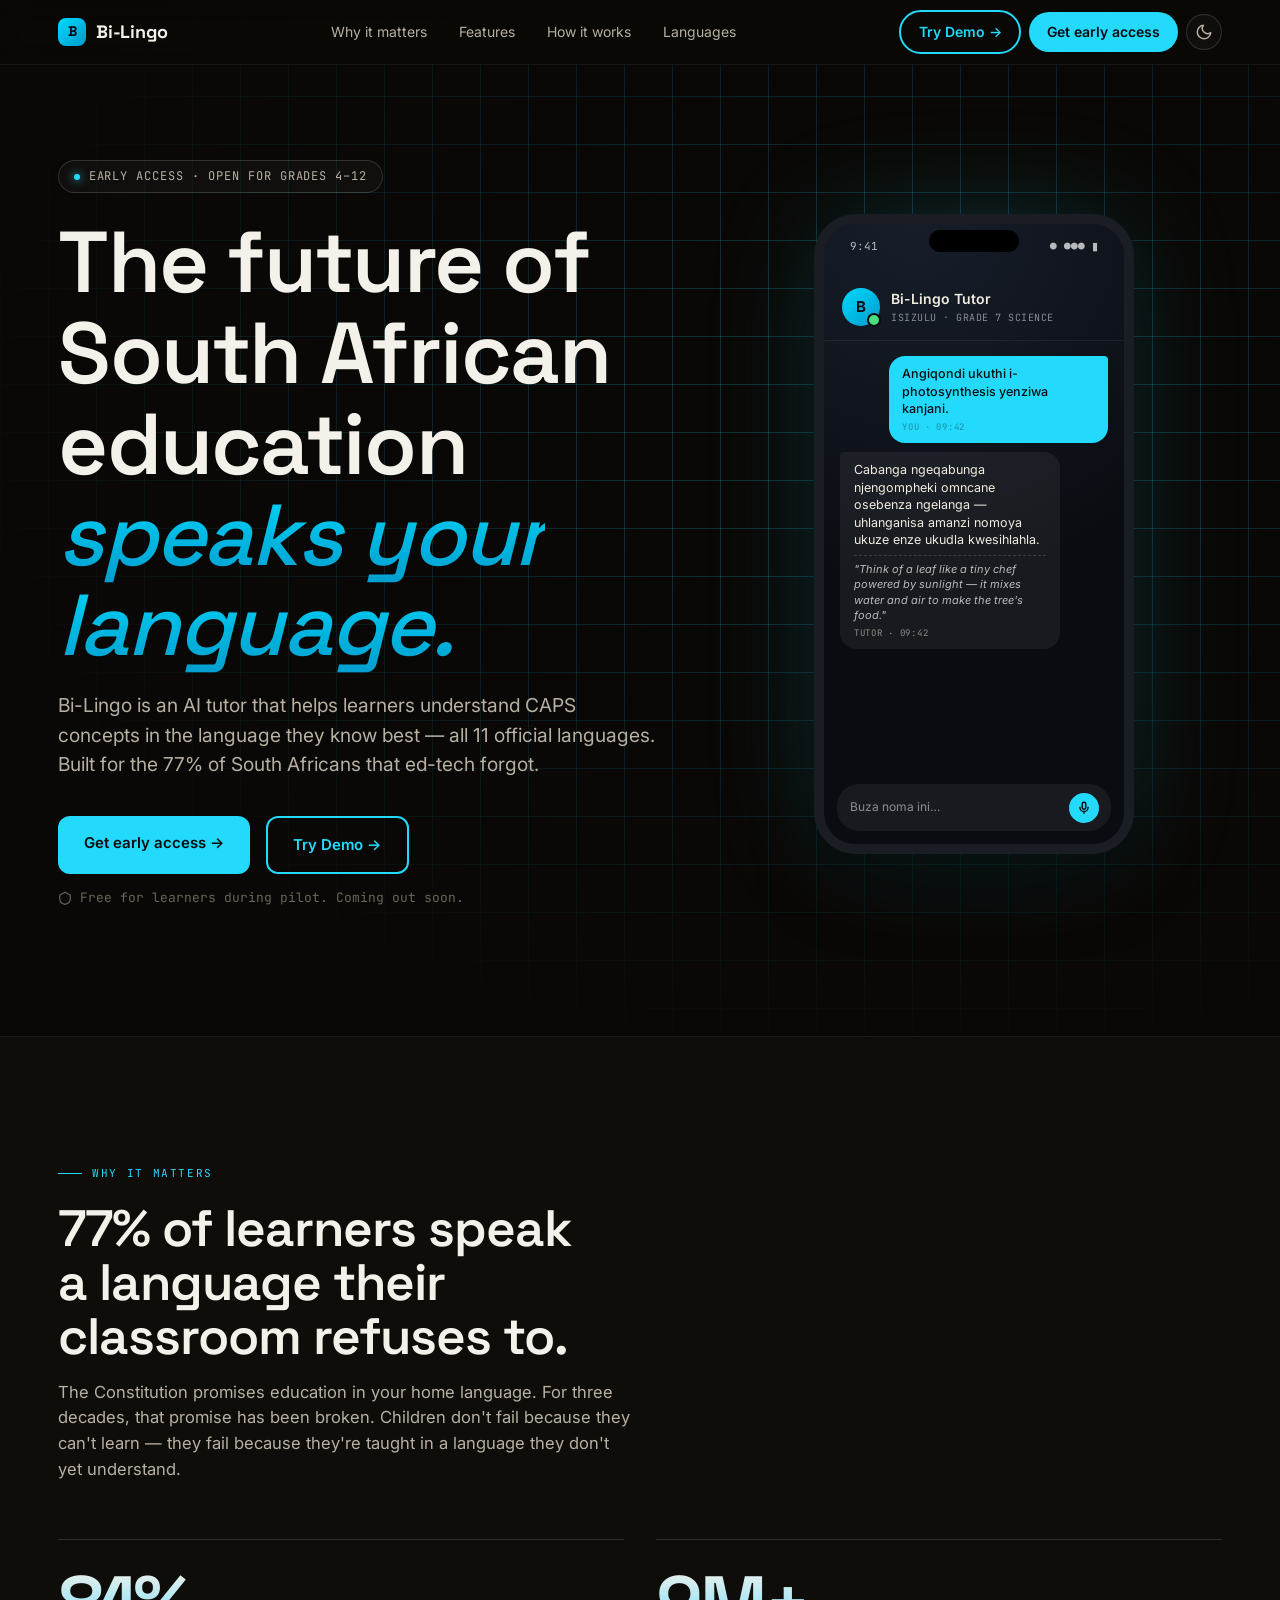
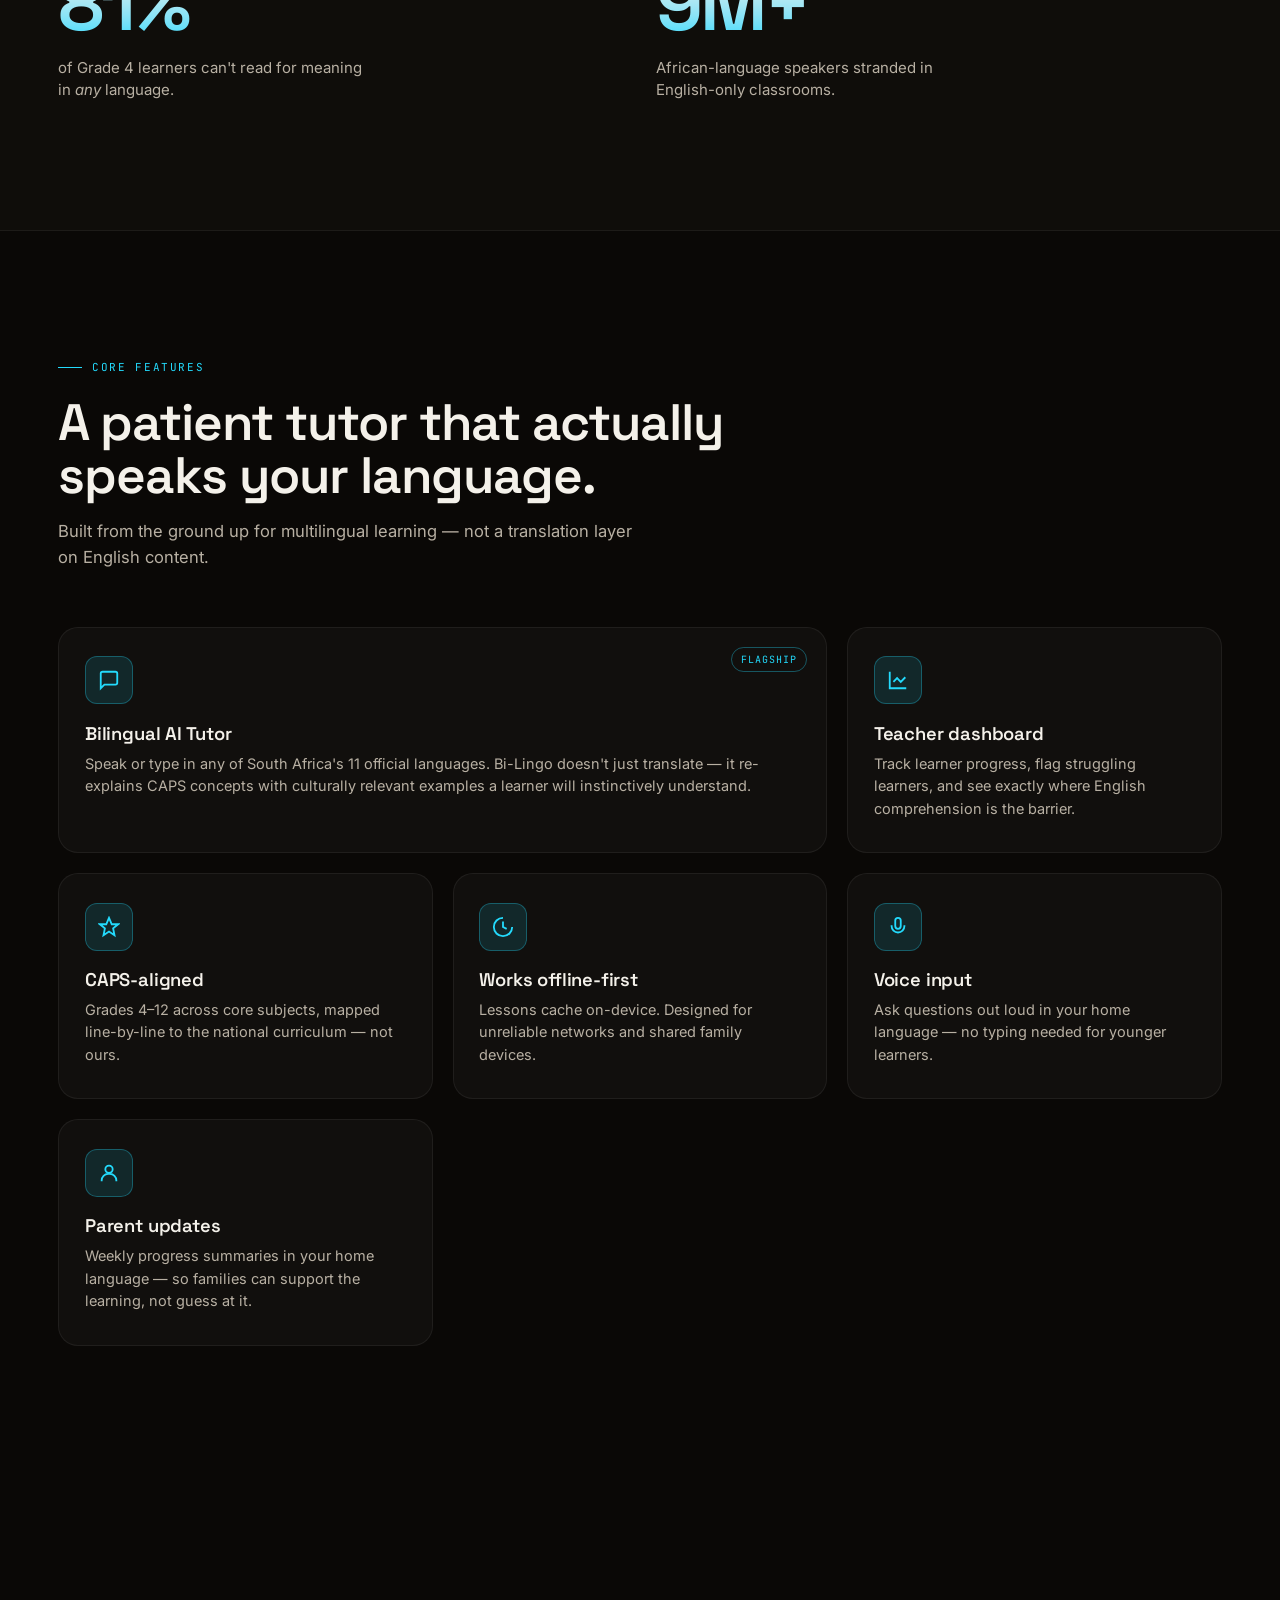
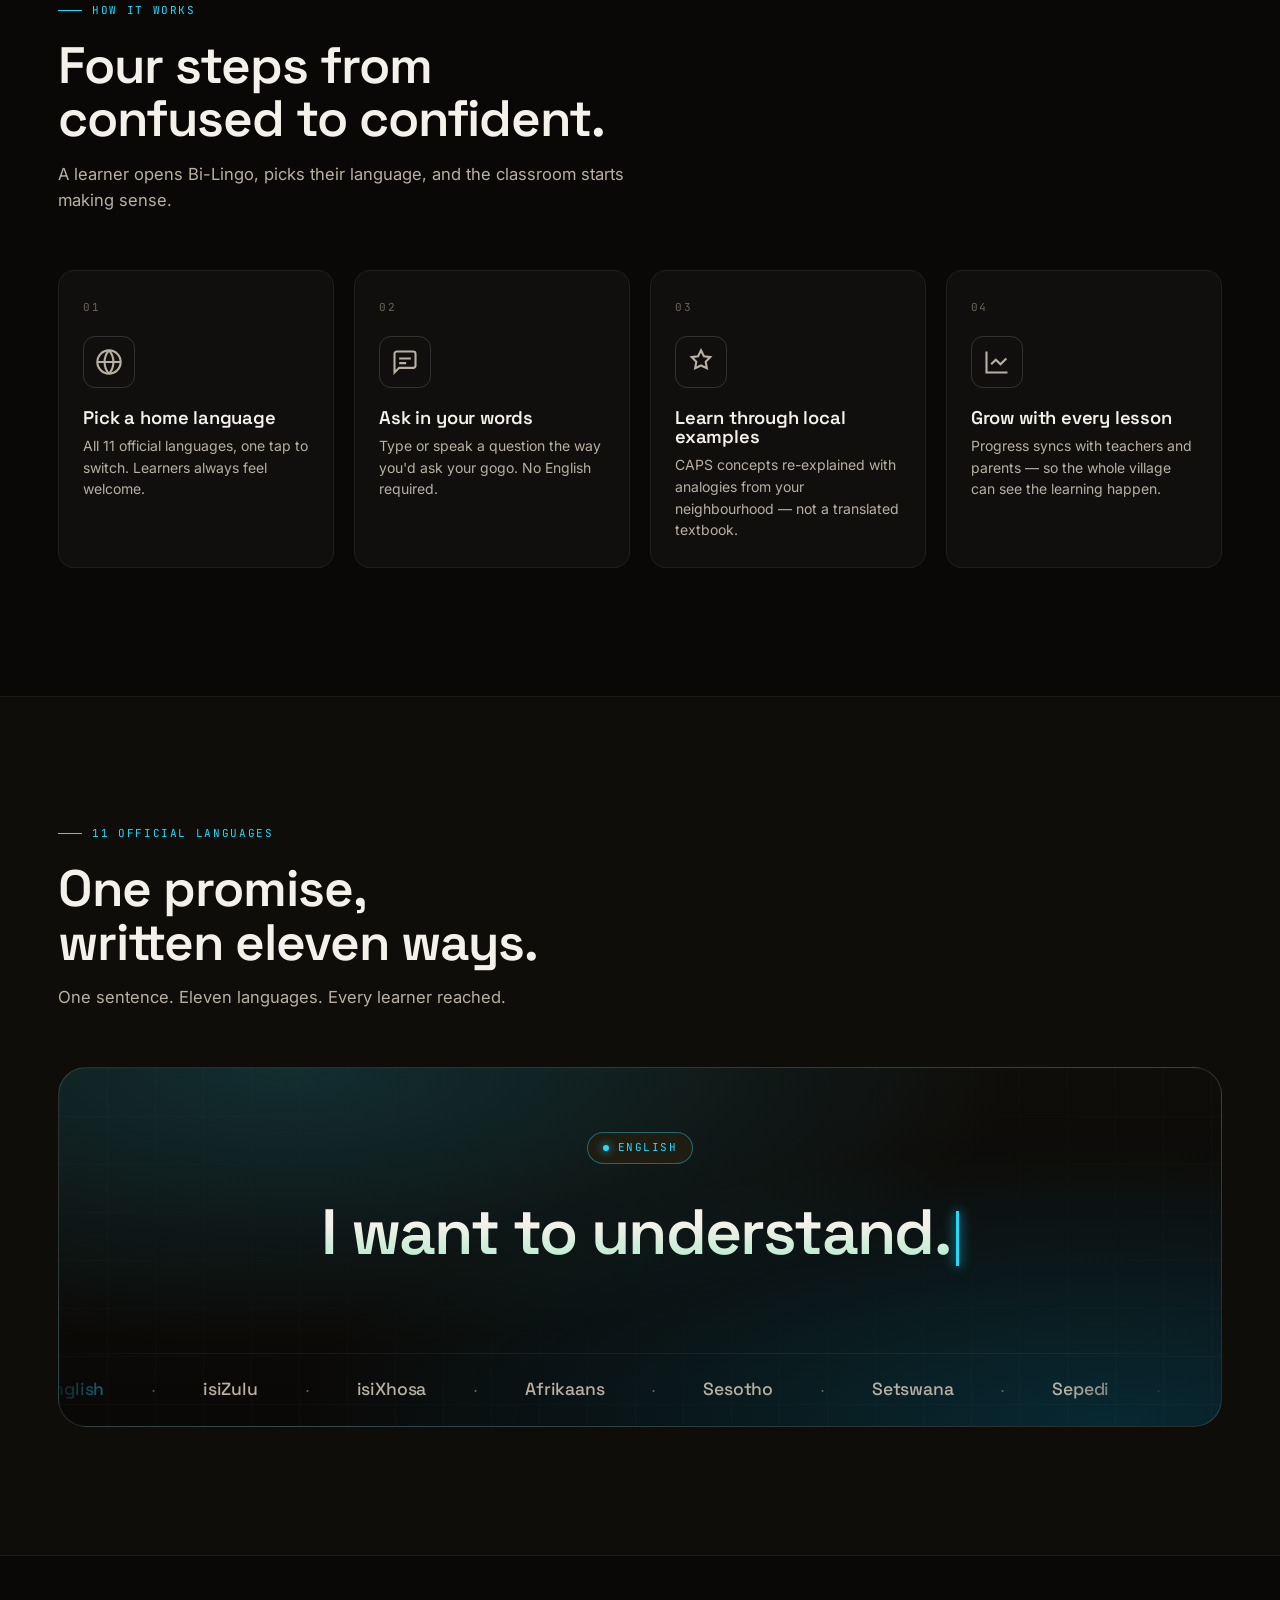
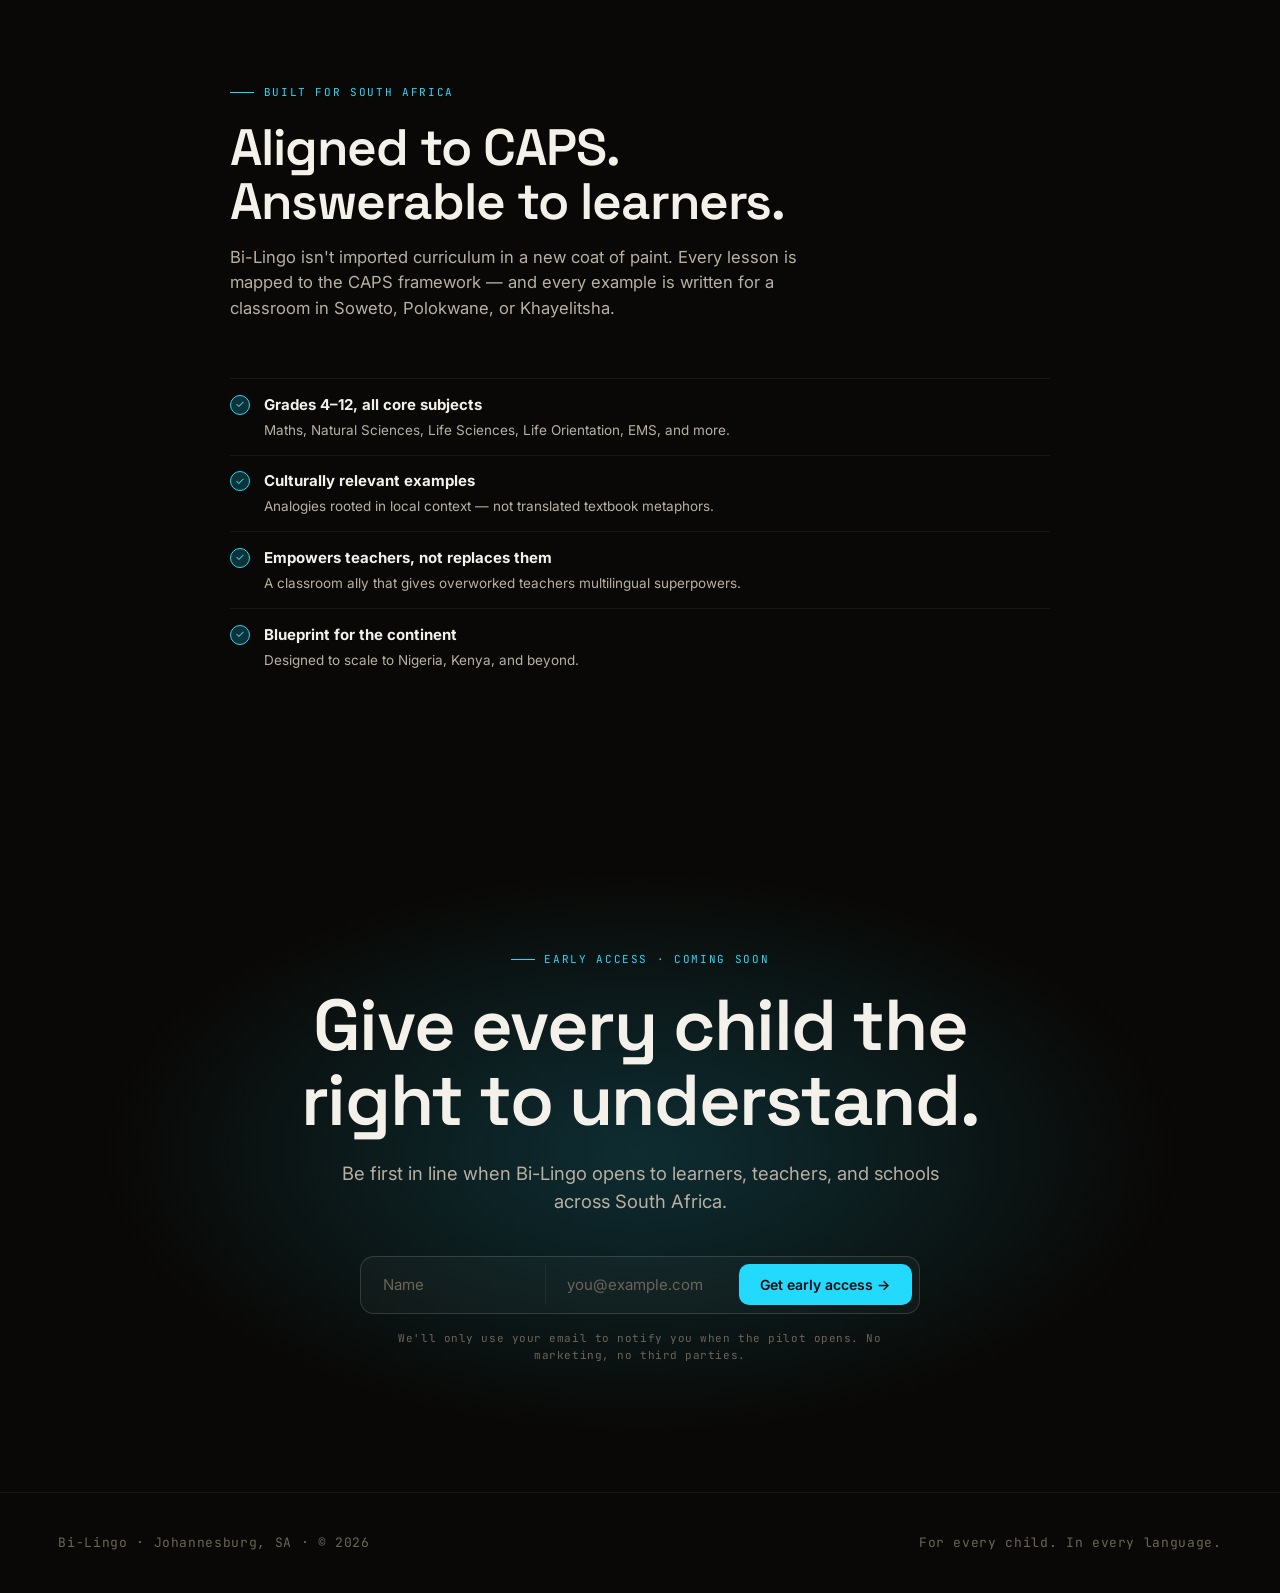
==== index.html @ 80dab06a "Fix hamburger icon missing class" ====
<!doctype html>
<html lang="en">
    <head>
        <meta charset="utf-8" />
        <meta name="viewport" content="width=device-width,initial-scale=1" />
        <title>Bi-Lingo — AI tutoring in your home language</title>
        <meta
            name="description"
            content="Bi-Lingo is an AI tutor that helps South African learners understand CAPS concepts in any of the 11 official languages — built for the 77% of learners ed-tech forgot."
        />

        <link rel="preconnect" href="https://fonts.googleapis.com" />
        <link rel="preconnect" href="https://fonts.gstatic.com" crossorigin />
        <link
            rel="stylesheet"
            href="https://fonts.googleapis.com/css2?family=Space+Grotesk:wght@400;500;600;700&family=Inter:wght@400;500;600;700&family=JetBrains+Mono:wght@400;600&display=swap"
         />
        <link rel="stylesheet" href="styles.css" />

        <script>
            (function(){var t=localStorage.getItem('biLingoTheme');if(t==='light')document.documentElement.setAttribute('data-theme','light');})();
        </script>
    </head>
    <body>
        <!-- ============ DEMO BANNER ============ -->
        <div class="demo-banner" id="demo-banner" style="display: none;">
            🎮 Demo Mode Active — <a href="#" onclick="exitDemo(); return false;">Exit Demo</a>
        </div>

        <!-- ============ NAV ============ -->
        <nav class="top">
            <div class="container inner">
                <a href="#top" class="brand">
                    <div class="brand-mark" aria-hidden="true">B</div>
                    <span>Bi-Lingo</span>
                </a>
                <div class="nav-links">
                    <a href="#why">Why it matters</a>
                    <a href="#features">Features</a>
                    <a href="#how">How it works</a>
                    <a href="#languages">Languages</a>
                </div>
                <div class="nav-actions">
                    <a href="pages/onboarding.html?fresh=true" class="nav-cta demo-btn">Try Demo →</a>
                    <a href="#signup" class="nav-cta">Get early access</a>
                    <button class="theme-btn" id="theme-toggle" aria-label="Switch theme">
                        <svg class="moon-icon" viewBox="0 0 24 24" fill="none" stroke="currentColor" stroke-width="2" stroke-linecap="round" stroke-linejoin="round"><path d="M21 12.79A9 9 0 1 1 11.21 3 7 7 0 0 0 21 12.79z"/></svg>
                        <svg class="sun-icon" viewBox="0 0 24 24" fill="none" stroke="currentColor" stroke-width="2" stroke-linecap="round" stroke-linejoin="round"><circle cx="12" cy="12" r="5"/><path d="M12 1v2M12 21v2M4.22 4.22l1.42 1.42M18.36 18.36l1.42 1.42M1 12h2M21 12h2M4.22 19.78l1.42-1.42M18.36 5.64l1.42-1.42"/></svg>
                    </button>
                    <button class="hamburger-btn" id="hamburger-btn" aria-label="Open menu">
                        <svg class="hamburger-icon" viewBox="0 0 24 24" fill="none" stroke="currentColor" stroke-width="2.5" stroke-linecap="round"><line x1="4" y1="6" x2="20" y2="6"></line><line x1="4" y1="12" x2="20" y2="12"></line><line x1="4" y1="18" x2="20" y2="18"></line></svg>
                        <svg class="close-icon" viewBox="0 0 24 24" fill="none" stroke="currentColor" stroke-width="2.5" stroke-linecap="round"><line x1="6" y1="6" x2="18" y2="18"></line><line x1="18" y1="6" x2="6" y2="18"></line></svg>
                    </button>
                </div>
            </div>
            <div class="mobile-menu" id="mobile-menu">
                <div class="mobile-menu-links">
                    <a href="#why">Why it matters</a>
                    <a href="#features">Features</a>
                    <a href="#how">How it works</a>
                    <a href="#languages">Languages</a>
                </div>
            </div>
        </nav>

        <!-- ============ HERO ============ -->
        <header class="hero" id="top">
            <div class="mesh-bg" aria-hidden="true"></div>
            <div class="container">
                <div class="hero-grid">
                    <div>
                        <div class="eyebrow">
                            <span class="pulse" aria-hidden="true"></span>
                            Early access · open for Grades 4–12
                        </div>
                        <h1 class="hero-title">
                            The future of South African education
                            <span class="accent">speaks your language.</span>
                        </h1>
                        <p class="hero-sub">
                            Bi-Lingo is an AI tutor that helps learners
                            understand CAPS concepts in the language they know
                            best — all 11 official languages. Built for the 77%
                            of South Africans that ed-tech forgot.
                        </p>

                        <div style="display: flex; gap: 1rem; flex-wrap: wrap;">
                            <a href="#signup" class="hero-cta-btn"
                                >Get early access →</a
                            >
                            <a href="pages/onboarding.html?fresh=true" class="hero-cta-btn" style="background: transparent; border: 2px solid var(--accent); color: var(--accent);"
                                >Try Demo →</a
                            >
                        </div>
                        <div class="signup-note">
                            <svg
                                viewBox="0 0 24 24"
                                fill="none"
                                stroke="currentColor"
                                stroke-width="2"
                                aria-hidden="true"
                            >
                                <path
                                    d="M12 2L3 7v6c0 5 4 9 9 10 5-1 9-5 9-10V7l-9-5z"
                                />
                            </svg>
                            Free for learners during pilot. Coming out soon.
                        </div>
                    </div>

                    <div class="hero-visual" aria-hidden="true">
                        <div class="phone">
                            <div class="phone-screen">
                                <div class="phone-status">
                                    <span>9:41</span>
                                    <span>● ●●● ▮</span>
                                </div>
                                <div class="phone-header">
                                    <div class="phone-avatar">B</div>
                                    <div>
                                        <div class="name">Bi-Lingo Tutor</div>
                                        <div
                                            class="sub phone-cycle-fade"
                                            id="phone-sub"
                                        >
                                            isiZulu · Grade 7 science
                                        </div>
                                    </div>
                                </div>
                                <div class="phone-chat" id="phone-chat">
                                    <div class="bubble me" id="phone-q">
                                        <span
                                            class="bubble-text phone-cycle-fade"
                                        ></span>
                                        <small>YOU · 09:42</small>
                                    </div>
                                    <div class="bubble them" id="phone-a">
                                        <span
                                            class="bubble-text phone-cycle-fade"
                                        ></span>
                                        <span class="translated"
                                            >"Think of a leaf like a tiny chef
                                            powered by sunlight — it mixes water
                                            and air to make the tree's
                                            food."</span
                                        >
                                        <small>TUTOR · 09:42</small>
                                    </div>
                                </div>
                                <div class="phone-input">
                                    <span
                                        class="phone-cycle-fade"
                                        id="phone-placeholder"
                                        >Buza noma ini…</span
                                    >
                                    <div class="mic">
                                        <svg
                                            width="14"
                                            height="14"
                                            viewBox="0 0 24 24"
                                            fill="none"
                                            stroke="currentColor"
                                            stroke-width="2.5"
                                        >
                                            <path
                                                d="M12 2a3 3 0 0 0-3 3v6a3 3 0 0 0 6 0V5a3 3 0 0 0-3-3z"
                                            />
                                            <path
                                                d="M19 10v1a7 7 0 0 1-14 0v-1M12 18v4"
                                            />
                                        </svg>
                                    </div>
                                </div>
                            </div>
                        </div>
                    </div>
                </div>
            </div>
        </header>

        <!-- ============ PROBLEM ============ -->
        <section class="problem" id="why">
            <div class="container">
                <div class="section-label">Why it matters</div>
                <h2 class="section-title">
                    77% of learners speak a language their classroom refuses to.
                </h2>
                <p class="section-sub">
                    The Constitution promises education in your home language.
                    For three decades, that promise has been broken. Children
                    don't fail because they can't learn — they fail because
                    they're taught in a language they don't yet understand.
                </p>

                <div class="stat-grid">
                    <div class="stat">
                        <div class="num">81%</div>
                        <div class="copy">
                            of Grade 4 learners can't read for meaning in
                            <em>any</em> language.
                        </div>
                    </div>
                    <div class="stat">
                        <div class="num">9M+</div>
                        <div class="copy">
                            African-language speakers stranded in English-only
                            classrooms.
                        </div>
                    </div>
                </div>
            </div>
        </section>

        <!-- ============ FEATURES ============ -->
        <section id="features">
            <div class="container">
                <div class="section-label">Core features</div>
                <h2 class="section-title">
                    A patient tutor that actually speaks your language.
                </h2>
                <p class="section-sub">
                    Built from the ground up for multilingual learning — not a
                    translation layer on English content.
                </p>

                <div class="feature-grid">
                    <div class="feature wide">
                        <span class="feature-tag">Flagship</span>
                        <div class="icon-box">
                            <svg
                                width="22"
                                height="22"
                                viewBox="0 0 24 24"
                                fill="none"
                                stroke="currentColor"
                                stroke-width="2"
                                aria-hidden="true"
                            >
                                <path
                                    d="M21 15a2 2 0 0 1-2 2H7l-4 4V5a2 2 0 0 1 2-2h14a2 2 0 0 1 2 2z"
                                />
                            </svg>
                        </div>
                        <h3>Bilingual AI Tutor</h3>
                        <p>
                            Speak or type in any of South Africa's 11 official
                            languages. Bi-Lingo doesn't just translate — it
                            re-explains CAPS concepts with culturally relevant
                            examples a learner will instinctively understand.
                        </p>
                    </div>

                    <div class="feature">
                        <div class="icon-box">
                            <svg
                                width="22"
                                height="22"
                                viewBox="0 0 24 24"
                                fill="none"
                                stroke="currentColor"
                                stroke-width="2"
                                aria-hidden="true"
                            >
                                <path d="M3 3v18h18" />
                                <path d="M7 14l4-4 4 4 5-5" />
                            </svg>
                        </div>
                        <h3>Teacher dashboard</h3>
                        <p>
                            Track learner progress, flag struggling learners,
                            and see exactly where English comprehension is the
                            barrier.
                        </p>
                    </div>

                    <div class="feature">
                        <div class="icon-box">
                            <svg
                                width="22"
                                height="22"
                                viewBox="0 0 24 24"
                                fill="none"
                                stroke="currentColor"
                                stroke-width="2"
                                aria-hidden="true"
                            >
                                <path
                                    d="M12 2l3 7h7l-5.5 4.5L18 21l-6-4-6 4 1.5-7.5L2 9h7z"
                                />
                            </svg>
                        </div>
                        <h3>CAPS-aligned</h3>
                        <p>
                            Grades 4–12 across core subjects, mapped
                            line-by-line to the national curriculum — not ours.
                        </p>
                    </div>

                    <div class="feature">
                        <div class="icon-box">
                            <svg
                                width="22"
                                height="22"
                                viewBox="0 0 24 24"
                                fill="none"
                                stroke="currentColor"
                                stroke-width="2"
                                aria-hidden="true"
                            >
                                <path d="M12 2a10 10 0 1 0 10 10" />
                                <path d="M12 6v6l4 2" />
                            </svg>
                        </div>
                        <h3>Works offline-first</h3>
                        <p>
                            Lessons cache on-device. Designed for unreliable
                            networks and shared family devices.
                        </p>
                    </div>

                    <div class="feature">
                        <div class="icon-box">
                            <svg
                                width="22"
                                height="22"
                                viewBox="0 0 24 24"
                                fill="none"
                                stroke="currentColor"
                                stroke-width="2"
                                aria-hidden="true"
                            >
                                <path
                                    d="M12 2a3 3 0 0 0-3 3v6a3 3 0 0 0 6 0V5a3 3 0 0 0-3-3z"
                                />
                                <path d="M19 10v1a7 7 0 0 1-14 0v-1" />
                            </svg>
                        </div>
                        <h3>Voice input</h3>
                        <p>
                            Ask questions out loud in your home language — no
                            typing needed for younger learners.
                        </p>
                    </div>

                    <div class="feature">
                        <div class="icon-box">
                            <svg
                                width="22"
                                height="22"
                                viewBox="0 0 24 24"
                                fill="none"
                                stroke="currentColor"
                                stroke-width="2"
                                aria-hidden="true"
                            >
                                <circle cx="12" cy="8" r="4" />
                                <path
                                    d="M4 21v-1a7 7 0 0 1 7-7h2a7 7 0 0 1 7 7v1"
                                />
                            </svg>
                        </div>
                        <h3>Parent updates</h3>
                        <p>
                            Weekly progress summaries in your home language — so
                            families can support the learning, not guess at it.
                        </p>
                    </div>
                </div>
            </div>
        </section>

        <!-- ============ HOW IT WORKS ============ -->
        <section id="how">
            <div class="container">
                <div class="section-label">How it works</div>
                <h2 class="section-title">
                    Four steps from confused to confident.
                </h2>
                <p class="section-sub">
                    A learner opens Bi-Lingo, picks their language, and the
                    classroom starts making sense.
                </p>

                <div class="how-grid">
                    <div class="how-card" style="--d: 0s">
                        <div class="how-num">01</div>
                        <div class="how-ico">
                            <svg
                                width="28"
                                height="28"
                                viewBox="0 0 24 24"
                                fill="none"
                                stroke="currentColor"
                                stroke-width="1.8"
                                aria-hidden="true"
                            >
                                <path
                                    d="M12 2a10 10 0 1 0 0 20 10 10 0 0 0 0-20z"
                                />
                                <path
                                    d="M2 12h20M12 2a15 15 0 0 1 0 20M12 2a15 15 0 0 0 0 20"
                                />
                            </svg>
                        </div>
                        <h3>Pick a home language</h3>
                        <p>
                            All 11 official languages, one tap to switch.
                            Learners always feel welcome.
                        </p>
                    </div>
                    <div class="how-card" style="--d: 0.12s">
                        <div class="how-num">02</div>
                        <div class="how-ico">
                            <svg
                                width="28"
                                height="28"
                                viewBox="0 0 24 24"
                                fill="none"
                                stroke="currentColor"
                                stroke-width="1.8"
                                aria-hidden="true"
                            >
                                <path
                                    d="M21 15a2 2 0 0 1-2 2H7l-4 4V5a2 2 0 0 1 2-2h14a2 2 0 0 1 2 2z"
                                />
                                <path d="M7 9h10M7 13h6" />
                            </svg>
                        </div>
                        <h3>Ask in your words</h3>
                        <p>
                            Type or speak a question the way you'd ask your
                            gogo. No English required.
                        </p>
                    </div>
                    <div class="how-card" style="--d: 0.24s">
                        <div class="how-num">03</div>
                        <div class="how-ico">
                            <svg
                                width="28"
                                height="28"
                                viewBox="0 0 24 24"
                                fill="none"
                                stroke="currentColor"
                                stroke-width="1.8"
                                aria-hidden="true"
                            >
                                <path
                                    d="M12 2l2.5 5 5.5.8-4 4 1 5.5L12 15l-5 2.3 1-5.5-4-4 5.5-.8z"
                                />
                            </svg>
                        </div>
                        <h3>Learn through local examples</h3>
                        <p>
                            CAPS concepts re-explained with analogies from your
                            neighbourhood — not a translated textbook.
                        </p>
                    </div>
                    <div class="how-card" style="--d: 0.36s">
                        <div class="how-num">04</div>
                        <div class="how-ico">
                            <svg
                                width="28"
                                height="28"
                                viewBox="0 0 24 24"
                                fill="none"
                                stroke="currentColor"
                                stroke-width="1.8"
                                aria-hidden="true"
                            >
                                <path d="M3 3v18h18" />
                                <path d="M7 14l4-4 4 4 5-5" />
                            </svg>
                        </div>
                        <h3>Grow with every lesson</h3>
                        <p>
                            Progress syncs with teachers and parents — so the
                            whole village can see the learning happen.
                        </p>
                    </div>
                </div>
            </div>
        </section>

        <!-- ============ LANGUAGES (TYPEWRITER) ============ -->
        <section class="languages" id="languages">
            <div class="container">
                <div class="section-label">11 official languages</div>
                <h2 class="section-title">One promise, written eleven ways.</h2>
                <p class="section-sub">
                    One sentence. Eleven languages. Every learner reached.
                </p>

                <div class="typer" aria-live="polite">
                    <div class="typer-label" id="typer-label">English</div>
                    <div class="typer-line">
                        <span class="typer-text" id="typer-text"></span
                        ><span class="typer-caret" aria-hidden="true"></span>
                    </div>
                    <div class="typer-en" id="typer-en"></div>
                    <div class="typer-ticker" aria-hidden="true">
                        <div
                            class="typer-ticker-track"
                            id="typer-ticker-track"
                        ></div>
                    </div>
                </div>
            </div>
        </section>

        <!-- ============ CAPS ============ -->
        <section>
            <div class="container">
                <div class="caps-wrap">
                    <div class="section-label">Built for South Africa</div>
                    <h2 class="section-title">
                        Aligned to CAPS. Answerable to learners.
                    </h2>
                    <p class="section-sub">
                        Bi-Lingo isn't imported curriculum in a new coat of
                        paint. Every lesson is mapped to the CAPS framework —
                        and every example is written for a classroom in Soweto,
                        Polokwane, or Khayelitsha.
                    </p>

                    <ul class="caps-list">
                        <li>
                            <span class="check" aria-hidden="true">✓</span>
                            <div>
                                <strong>Grades 4–12, all core subjects</strong>
                                <span
                                    >Maths, Natural Sciences, Life Sciences,
                                    Life Orientation, EMS, and more.</span
                                >
                            </div>
                        </li>
                        <li>
                            <span class="check" aria-hidden="true">✓</span>
                            <div>
                                <strong>Culturally relevant examples</strong>
                                <span
                                    >Analogies rooted in local context — not
                                    translated textbook metaphors.</span
                                >
                            </div>
                        </li>
                        <li>
                            <span class="check" aria-hidden="true">✓</span>
                            <div>
                                <strong
                                    >Empowers teachers, not replaces
                                    them</strong
                                >
                                <span
                                    >A classroom ally that gives overworked
                                    teachers multilingual superpowers.</span
                                >
                            </div>
                        </li>
                        <li>
                            <span class="check" aria-hidden="true">✓</span>
                            <div>
                                <strong>Blueprint for the continent</strong>
                                <span
                                    >Designed to scale to Nigeria, Kenya, and
                                    beyond.</span
                                >
                            </div>
                        </li>
                    </ul>
                </div>
            </div>
        </section>

        <!-- ============ FINAL CTA ============ -->
        <section class="final" id="signup">
            <div class="container">
                <div class="section-label">Early access · Coming soon</div>
                <h2>Give every child the right to understand.</h2>
                <p>
                    Be first in line when Bi-Lingo opens to learners, teachers,
                    and schools across South Africa.
                </p>

                <form class="signup" id="signup-form" novalidate>
                    <div class="signup-fields">
                        <input
                            type="text"
                            name="name"
                            placeholder="Name"
                            autocomplete="name"
                            aria-label="Your name"
                            required
                        />
                        <input
                            type="email"
                            name="email"
                            placeholder="you@example.com"
                            autocomplete="email"
                            aria-label="Your email"
                            required
                        />
                    </div>
                    <button type="submit">Get early access →</button>
                </form>
                <p
                    style="
                        max-width: 560px;
                        margin: 1rem auto 0;
                        font-family: var(--f-mono);
                        font-size: 11px;
                        letter-spacing: 0.05em;
                        color: var(--fg-mute);
                        text-align: center;
                    "
                >
                    We'll only use your email to notify you when the pilot
                    opens. No marketing, no third parties.
                </p>
            </div>
        </section>

        <!-- ============ FOOTER ============ -->
        <footer>
            <div class="container inner">
                <div>Bi-Lingo · Johannesburg, SA · © 2026</div>
                <div>For every child. In every language.</div>
            </div>
        </footer>

        <script src="data/mock-data.js"></script>
        <script src="script.js"></script>
        <script>
            // Show demo banner if in demo mode
            if (getLearnerProfile()) {
                document.getElementById('demo-banner').style.display = 'block';
            }
            
            function exitDemo() {
                if (confirm('Exit the demo and return to the homepage?')) {
                    clearLearnerProfile();
                    window.location.href = 'index.html';
                }
            }
        </script>
    </body>
</html>
---- styles.css ----
/* ---------- tokens ---------- */
:root {
    /* accent (cyan) */
    --accent: oklch(0.82 0.14 215);
    --accent-deep: oklch(0.62 0.17 220);
    --accent-glow: color-mix(
        in oklch,
        var(--accent) 25%,
        transparent
    );
    --on-accent: #0b0d10;

    /* surfaces (warm dark) */
    --bg: #0a0806;
    --bg-2: #0f0d0a;
    --bg-3: #1a1510;
    --fg: #f4f1ea;
    --fg-dim: #b8b0a3;
    --fg-mute: #6b6558;
    --line: rgba(255, 255, 255, 0.06);
    --line-strong: rgba(255, 255, 255, 0.14);
    --card: rgba(255, 255, 255, 0.03);

    --space: 1.5rem;
    --section-y: clamp(5rem, 10vw, 9rem);

    --f-display: "Space Grotesk", sans-serif;
    --f-body: "Inter", sans-serif;
    --f-mono: "JetBrains Mono", monospace;
}

/* ---------- light theme ---------- */
[data-theme="light"] {
    --accent: #d97706;
    --accent-deep: #b45309;
    --accent-glow: none;
    --on-accent: #ffffff;

    --bg: #f8f5f0;
    --bg-2: #f0ece4;
    --bg-3: #e8e2d8;
    --fg: #1a1614;
    --fg-dim: #5a5550;
    --fg-mute: #8a8580;
    --line: rgba(0, 0, 0, 0.06);
    --line-strong: rgba(0, 0, 0, 0.12);
    --card: rgba(0, 0, 0, 0.02);
}

/* ---------- base ---------- */
* {
    box-sizing: border-box;
}
html,
body {
    margin: 0;
    padding: 0;
}
body {
    background: var(--bg);
    color: var(--fg);
    font-family: var(--f-body);
    font-size: 17px;
    line-height: 1.55;
    -webkit-font-smoothing: antialiased;
    overflow-x: hidden;
    transition: background-color 0.3s ease, color 0.3s ease, border-color 0.3s ease;
}
h1,
h2,
h3,
h4 {
    font-family: var(--f-display);
    font-weight: 600;
    letter-spacing: -0.02em;
    margin: 0;
    line-height: 1.05;
}
p {
    margin: 0;
}
a {
    color: inherit;
    text-decoration: none;
}

.container {
    max-width: 1240px;
    margin: 0 auto;
    padding: 0 clamp(1.25rem, 3vw, 2.5rem);
}

/* ---------- nav ---------- */
nav.top {
    position: fixed;
    top: 0;
    left: 0;
    right: 0;
    z-index: 50;
    backdrop-filter: blur(14px);
    -webkit-backdrop-filter: blur(14px);
    background: color-mix(in oklch, var(--bg) 75%, transparent);
    border-bottom: 1px solid var(--line);
}
nav.top .inner {
    display: flex;
    align-items: center;
    justify-content: space-between;
    height: 64px;
}
.brand {
    display: flex;
    align-items: center;
    gap: 0.6rem;
    font-family: var(--f-display);
    font-weight: 700;
    font-size: 18px;
    letter-spacing: -0.01em;
    white-space: nowrap;
    flex-shrink: 0;
}
.brand-mark {
    width: 28px;
    height: 28px;
    border-radius: 8px;
    background: linear-gradient(
        135deg,
        oklch(0.82 0.14 215),
        oklch(0.62 0.17 220)
    );
    display: grid;
    place-items: center;
    color: #0b0d10;
    font-weight: 800;
    font-size: 14px;
}
[data-theme="light"] .brand-mark {
    background: linear-gradient(
        135deg,
        oklch(0.82 0.14 215),
        oklch(0.62 0.17 220)
    );
}
.nav-links {
    display: flex;
    gap: 2rem;
    font-size: 14px;
    color: var(--fg-dim);
}
.nav-links a:hover {
    color: var(--fg);
}
.nav-cta {
    padding: 0.55rem 1.1rem;
    border-radius: 999px;
    background: var(--accent);
    color: var(--on-accent);
    font-weight: 600;
    font-size: 14px;
    transition:
        transform 0.15s,
        box-shadow 0.2s;
}
.nav-cta:hover {
    transform: translateY(-1px);
    box-shadow: 0 10px 30px -10px var(--accent-glow);
}
.nav-actions {
    display: flex;
    align-items: center;
    gap: 0.5rem;
}
.demo-btn {
    background: transparent !important;
    border: 2px solid var(--accent);
    color: var(--accent) !important;
}
.demo-btn:hover {
    background: var(--accent) !important;
    color: var(--on-accent) !important;
    transform: translateY(-1px);
    box-shadow: 0 10px 30px -10px var(--accent-glow);
}

@media (max-width: 900px) {
    .nav-links {
        display: none;
    }
    .hamburger-btn {
        display: grid;
    }
}

/* ---------- hamburger menu ---------- */
.hamburger-btn {
    display: none;
    width: 36px;
    height: 36px;
    border-radius: 50%;
    border: 1px solid var(--line-strong);
    background: var(--card);
    color: var(--fg-dim);
    cursor: pointer;
    place-items: center;
    flex-shrink: 0;
    transition: border-color 0.2s, color 0.2s;
}
.hamburger-btn:hover {
    border-color: var(--accent);
    color: var(--accent);
}
.hamburger-btn svg {
    width: 20px;
    height: 20px;
}
.hamburger-btn .close-icon {
    display: none;
}
.hamburger-btn.open .hamburger-icon {
    display: none;
}
.hamburger-btn.open .close-icon {
    display: block;
}

.mobile-menu {
    display: none;
    position: absolute;
    inset: 64px 0 auto 0;
    background: var(--bg);
    border-bottom: 1px solid var(--line-strong);
    padding: 0.75rem 1.5rem;
    z-index: 49;
    backdrop-filter: blur(14px);
    -webkit-backdrop-filter: blur(14px);
    background: color-mix(in oklch, var(--bg) 98%, transparent);
}
.mobile-menu.open {
    display: block;
    animation: menuSlide 0.2s ease;
}
.mobile-menu-links {
    display: flex;
    flex-direction: column;
    gap: 0.25rem;
}
.mobile-menu-links a {
    display: block;
    padding: 0.75rem 0.75rem;
    color: var(--fg-dim);
    font-size: 15px;
    border-radius: 8px;
    transition: color 0.2s, background 0.2s;
}
.mobile-menu-links a:hover {
    color: var(--fg);
    background: var(--card);
}
@keyframes menuSlide {
    from {
        opacity: 0;
        transform: translateY(-6px);
    }
    to {
        opacity: 1;
        transform: none;
    }
}

/* ---------- hero ---------- */
.hero {
    position: relative;
    padding: calc(6rem + 64px) 0 var(--section-y);
    overflow: hidden;
}
.hero .container {
    position: relative;
    z-index: 2;
}

.mesh-bg {
    position: absolute;
    inset: 0;
    pointer-events: none;
    z-index: 0;
    opacity: 0.55;
    mask-image: radial-gradient(
        ellipse at 70% 40%,
        black 20%,
        transparent 75%
    );
    -webkit-mask-image: radial-gradient(
        ellipse at 70% 40%,
        black 20%,
        transparent 75%
    );
}
.mesh-bg {
    background-image:
        linear-gradient(color-mix(in oklch, var(--accent) 35%, transparent) 1px, transparent 1px),
        linear-gradient(90deg, color-mix(in oklch, var(--accent) 35%, transparent) 1px, transparent 1px);
    background-size: 48px 48px;
}

.eyebrow {
    display: inline-flex;
    align-items: center;
    gap: 0.55rem;
    font-family: var(--f-mono);
    font-size: 12px;
    letter-spacing: 0.08em;
    text-transform: uppercase;
    color: var(--fg-dim);
    padding: 0.4rem 0.9rem;
    border: 1px solid var(--line-strong);
    border-radius: 999px;
    background: var(--card);
}
.eyebrow .pulse {
    width: 6px;
    height: 6px;
    border-radius: 50%;
    background: var(--accent);
    box-shadow: 0 0 10px var(--accent);
    animation: pulse 2s infinite;
}
@keyframes pulse {
    0%,
    100% {
        opacity: 1;
        transform: scale(1);
    }
    50% {
        opacity: 0.5;
        transform: scale(1.3);
    }
}

h1.hero-title {
    font-size: clamp(2.6rem, 7vw, 5.4rem);
    margin: 1.5rem 0 1.25rem;
    max-width: 18ch;
    text-wrap: balance;
}
h1.hero-title .accent {
    background: linear-gradient(
        180deg,
        var(--accent) 0%,
        var(--accent-deep) 100%
    );
    -webkit-background-clip: text;
    background-clip: text;
    color: transparent;
    font-style: italic;
    font-weight: 500;
}

.hero-sub {
    font-size: clamp(1.05rem, 1.5vw, 1.25rem);
    color: var(--fg-dim);
    max-width: 56ch;
    line-height: 1.55;
    margin-bottom: 2.25rem;
    text-wrap: pretty;
}

.hero-cta-btn {
    display: inline-block;
    padding: 0.95rem 1.6rem;
    background: var(--accent);
    color: var(--on-accent);
    border-radius: 12px;
    font-weight: 600;
    font-size: 15px;
    transition:
        transform 0.15s,
        box-shadow 0.2s;
}
.hero-cta-btn:hover {
    transform: translateY(-2px);
    box-shadow: 0 14px 35px -10px var(--accent-glow);
}

.signup-note {
    display: flex;
    align-items: center;
    gap: 0.5rem;
    margin-top: 0.9rem;
    font-size: 13px;
    color: var(--fg-mute);
    font-family: var(--f-mono);
}
.signup-note svg {
    width: 14px;
    height: 14px;
}

.hero-grid {
    display: grid;
    grid-template-columns: 1.1fr 0.9fr;
    gap: clamp(2rem, 5vw, 5rem);
    align-items: center;
}
@media (max-width: 900px) {
    .hero-grid {
        grid-template-columns: 1fr;
    }
    .hero-cta-btn {
        padding: 0.8rem 1.3rem;
        font-size: 14px;
    }
    .hero .hero-grid div[style*="display: flex"] {
        gap: 0.7rem;
    }
}

@media (max-width: 560px) {
    .hero-cta-btn {
        padding: 0.7rem 1.2rem;
        font-size: 14px;
    }
    .hero .hero-grid div[style*="display: flex"] {
        gap: 0.6rem;
    }
}

@media (max-width: 470px) {
    .hero-cta-btn {
        padding: 0.55rem 0.9rem;
        font-size: 13px;
    }
    .hero .hero-grid div[style*="display: flex"] {
        gap: 0.4rem;
        flex-direction: column;
    }
    .hero-cta-btn:last-child {
        width: 100%;
    }
    .nav-cta {
        padding: 0.4rem 0.7rem;
        font-size: 12px;
    }
}

[data-theme="light"] .phone {
    background: #e8e2d8;
    border-color: #d4cdc4;
    box-shadow: 0 8px 32px rgba(0, 0, 0, 0.1), inset 0 0 0 1px rgba(255, 255, 255, 0.6);
}
[data-theme="light"] .phone::before {
    background: #c4bdb2;
}
[data-theme="light"] .phone-screen {
    background:
        radial-gradient(
            circle at 30% 0%,
            color-mix(in oklch, var(--accent) 10%, #f5f0e8) 0%,
            #f5f0e8 55%
        ),
        #f5f0e8;
    color: #1a1614;
}
[data-theme="light"] .phone-status {
    color: rgba(0, 0, 0, 0.5);
}
[data-theme="light"] .phone-header {
    border-bottom-color: rgba(0, 0, 0, 0.06);
}
[data-theme="light"] .phone-avatar {
    color: #ffffff;
}
[data-theme="light"] .phone-avatar::after {
    border-color: #f5f0e8;
}
[data-theme="light"] .phone-header .sub {
    color: rgba(0, 0, 0, 0.4);
}
[data-theme="light"] .bubble.them {
    background: rgba(0, 0, 0, 0.04);
}
[data-theme="light"] .bubble.me {
    color: #ffffff;
}
[data-theme="light"] .bubble .translated {
    color: rgba(0, 0, 0, 0.55);
    border-top-color: rgba(0, 0, 0, 0.1);
}
[data-theme="light"] .phone-input {
    background: rgba(0, 0, 0, 0.04);
    color: rgba(0, 0, 0, 0.5);
}
[data-theme="light"] .phone-input .mic {
    color: #ffffff;
}

/* ---------- phone mockup ---------- */
.hero-visual {
    position: relative;
    display: flex;
    justify-content: center;
    min-height: 640px;
}
@media (max-width: 600px) {
    .hero-visual {
        min-height: auto;
    }
    .phone {
        width: min(320px, 90vw);
        height: auto;
        aspect-ratio: 1 / 2;
        border-width: 6px;
        border-radius: 32px;
    }
}
.phone {
    width: 320px;
    height: 640px;
    border-radius: 42px;
    background: #0a0c11;
    border: 10px solid #1a1d24;
    padding: 0;
    position: relative;
    box-shadow:
        0 40px 80px -30px rgba(0, 0, 0, 0.6),
        0 0 120px -20px var(--accent-glow),
        inset 0 0 0 1px rgba(255, 255, 255, 0.06);
    overflow: hidden;
}
.phone::before {
    content: "";
    position: absolute;
    top: 6px;
    left: 50%;
    transform: translateX(-50%);
    width: 90px;
    height: 22px;
    border-radius: 12px;
    background: #000;
    z-index: 5;
}

.phone-screen {
    position: absolute;
    inset: 0;
    background:
        radial-gradient(
            circle at 30% 0%,
            color-mix(in oklch, var(--accent) 12%, #0a0c11) 0%,
            #0a0c11 55%
        ),
        #0a0c11;
    display: flex;
    flex-direction: column;
    font-family: var(--f-body);
    color: #f0ecdf;
    font-size: 13px;
}
.phone-status {
    display: flex;
    justify-content: space-between;
    padding: 14px 26px 4px;
    font-size: 11px;
    font-family: var(--f-mono);
    color: rgba(255, 255, 255, 0.7);
}
.phone-header {
    padding: 1.8rem 1.1rem 0.9rem;
    display: flex;
    align-items: center;
    gap: 0.7rem;
    border-bottom: 1px solid rgba(255, 255, 255, 0.06);
}
.phone-avatar {
    width: 38px;
    height: 38px;
    border-radius: 50%;
    background: linear-gradient(
        135deg,
        var(--accent),
        var(--accent-deep)
    );
    display: grid;
    place-items: center;
    color: #0a0c11;
    font-weight: 700;
    font-size: 15px;
    position: relative;
    flex-shrink: 0;
}
.phone-avatar::after {
    content: "";
    position: absolute;
    right: -1px;
    bottom: -1px;
    width: 10px;
    height: 10px;
    border-radius: 50%;
    background: #4ade80;
    border: 2px solid #0a0c11;
}
.phone-header .name {
    font-weight: 600;
    font-size: 14px;
}
.phone-header .sub {
    font-size: 10px;
    color: rgba(255, 255, 255, 0.5);
    font-family: var(--f-mono);
    letter-spacing: 0.05em;
    text-transform: uppercase;
}

.phone-chat {
    flex: 1;
    overflow: hidden;
    padding: 0.9rem 1rem;
    display: flex;
    flex-direction: column;
    gap: 0.55rem;
}
.bubble {
    max-width: 82%;
    padding: 0.6rem 0.85rem;
    border-radius: 16px;
    font-size: 12.5px;
    line-height: 1.4;
    animation: bubbleIn 0.4s ease both;
}
.bubble.them {
    align-self: flex-start;
    background: rgba(255, 255, 255, 0.06);
    border-top-left-radius: 4px;
}
.bubble.me {
    align-self: flex-end;
    background: var(--accent);
    color: #0a0c11;
    border-top-right-radius: 4px;
    font-weight: 500;
}
.bubble small {
    display: block;
    font-family: var(--f-mono);
    font-size: 9px;
    opacity: 0.55;
    margin-top: 3px;
    letter-spacing: 0.08em;
    text-transform: uppercase;
}
.bubble.me small {
    color: rgba(0, 0, 0, 0.55);
}
.bubble .translated {
    display: block;
    margin-top: 6px;
    padding-top: 6px;
    border-top: 1px dashed rgba(255, 255, 255, 0.15);
    color: rgba(255, 255, 255, 0.7);
    font-size: 11px;
    font-style: italic;
}
@keyframes bubbleIn {
    from {
        opacity: 0;
        transform: translateY(6px);
    }
    to {
        opacity: 1;
    }
}

.phone-input {
    margin: 0.4rem 0.8rem 0.8rem;
    display: flex;
    align-items: center;
    gap: 0.5rem;
    padding: 0.55rem 0.8rem;
    background: rgba(255, 255, 255, 0.06);
    border-radius: 22px;
    font-size: 12px;
    color: rgba(255, 255, 255, 0.5);
}
.phone-input .mic {
    width: 30px;
    height: 30px;
    border-radius: 50%;
    background: var(--accent);
    display: grid;
    place-items: center;
    color: #0a0c11;
    margin-left: auto;
}

/* dynamic language cycle: fade bubble text + sub label, but keep bubble shells stable */
.phone-cycle-fade {
    transition: opacity 0.35s ease;
}
.phone-cycle-fade.is-out {
    opacity: 0;
}

/* ---------- section headers ---------- */
section {
    padding: var(--section-y) 0;
    position: relative;
}
.section-label {
    font-family: var(--f-mono);
    font-size: 11px;
    letter-spacing: 0.15em;
    text-transform: uppercase;
    color: var(--accent);
    margin-bottom: 1.25rem;
    display: flex;
    align-items: center;
    gap: 0.6rem;
}
.section-label::before {
    content: "";
    width: 24px;
    height: 1px;
    background: var(--accent);
}
h2.section-title {
    font-size: clamp(2rem, 4vw, 3.4rem);
    max-width: 22ch;
    margin-bottom: 1rem;
    text-wrap: balance;
}
.section-sub {
    font-size: clamp(1rem, 1.3vw, 1.15rem);
    color: var(--fg-dim);
    max-width: 58ch;
    margin-bottom: 3.5rem;
    text-wrap: pretty;
}

/* ---------- problem stats ---------- */
.problem {
    border-top: 1px solid var(--line);
    border-bottom: 1px solid var(--line);
    background: var(--bg-2);
}
.stat-grid {
    display: grid;
    grid-template-columns: repeat(2, 1fr);
    gap: 2rem;
    margin: 3rem 0 0;
}
@media (max-width: 800px) {
    .stat-grid {
        grid-template-columns: 1fr;
    }
}
.stat {
    padding: 1.6rem 0 0;
    border-top: 1px solid var(--line-strong);
}
.stat .num {
    font-family: var(--f-display);
    font-size: clamp(3rem, 6vw, 5rem);
    font-weight: 600;
    line-height: 1;
    background: linear-gradient(
        180deg,
        var(--fg) 0%,
        var(--accent) 100%
    );
    -webkit-background-clip: text;
    background-clip: text;
    color: transparent;
    margin-bottom: 0.9rem;
    letter-spacing: -0.04em;
}
.stat .copy {
    color: var(--fg-dim);
    font-size: 15px;
    max-width: 34ch;
    line-height: 1.5;
}

/* ---------- features ---------- */
.feature-grid {
    display: grid;
    grid-template-columns: repeat(3, 1fr);
    gap: 1.25rem;
}
@media (max-width: 900px) {
    .feature-grid {
        grid-template-columns: repeat(2, 1fr);
    }
}
@media (max-width: 600px) {
    .feature-grid {
        grid-template-columns: 1fr;
    }
}
.feature {
    padding: 1.8rem 1.6rem 2rem;
    border: 1px solid var(--line);
    border-radius: 20px;
    background: var(--card);
    position: relative;
    transition:
        border-color 0.2s,
        transform 0.25s;
    overflow: hidden;
}
.feature:hover {
    border-color: var(--accent);
    transform: translateY(-4px);
}
.feature::before {
    content: "";
    position: absolute;
    top: 0;
    left: 0;
    right: 0;
    height: 1px;
    background: linear-gradient(
        90deg,
        transparent,
        var(--accent),
        transparent
    );
    opacity: 0;
    transition: opacity 0.3s;
}
.feature:hover::before {
    opacity: 1;
}
.feature::after {
    content: "";
    position: absolute;
    inset: auto 0 0 0;
    height: 2px;
    background: linear-gradient(
        90deg,
        transparent,
        var(--accent),
        transparent
    );
    transform: scaleX(0);
    transform-origin: left;
    transition: transform 0.5s ease;
}
.feature:hover::after {
    transform: scaleX(1);
}
.feature .icon-box {
    width: 48px;
    height: 48px;
    border-radius: 12px;
    background: color-mix(in oklch, var(--accent) 12%, transparent);
    border: 1px solid
        color-mix(in oklch, var(--accent) 30%, transparent);
    display: grid;
    place-items: center;
    color: var(--accent);
    margin-bottom: 1.2rem;
    transition:
        background 0.2s,
        border-color 0.2s;
}
.feature:hover .icon-box {
    background: color-mix(in oklch, var(--accent) 22%, transparent);
    border-color: var(--accent);
}
.feature h3 {
    font-size: 1.15rem;
    margin-bottom: 0.6rem;
    letter-spacing: -0.01em;
}
.feature p {
    color: var(--fg-dim);
    font-size: 14.5px;
    line-height: 1.55;
}
.feature.wide {
    grid-column: span 2;
}
@media (max-width: 900px) {
    .feature.wide {
        grid-column: span 2;
    }
}
@media (max-width: 600px) {
    .feature.wide {
        grid-column: span 1;
    }
}
.feature-tag {
    position: absolute;
    top: 1.2rem;
    right: 1.2rem;
    font-family: var(--f-mono);
    font-size: 10px;
    letter-spacing: 0.1em;
    text-transform: uppercase;
    color: var(--accent);
    padding: 0.25rem 0.55rem;
    border: 1px solid
        color-mix(in oklch, var(--accent) 35%, transparent);
    border-radius: 999px;
}

/* ---------- how it works (animated cards) ---------- */
.how-grid {
    display: grid;
    grid-template-columns: repeat(4, 1fr);
    gap: 1.25rem;
    margin-top: 3rem;
}
@media (max-width: 1000px) {
    .how-grid {
        grid-template-columns: repeat(2, 1fr);
    }
}
@media (max-width: 560px) {
    .how-grid {
        grid-template-columns: 1fr;
    }
}

.how-card {
    position: relative;
    padding: 1.75rem 1.5rem 1.6rem;
    border: 1px solid var(--line);
    border-radius: 16px;
    background: var(--card);
    overflow: hidden;
    opacity: 0;
    transform: translateY(24px);
    animation: howIn 0.7s cubic-bezier(0.2, 0.8, 0.2, 1)
        var(--d, 0s) forwards;
    transition:
        border-color 0.2s,
        transform 0.25s;
}
.how-card:hover {
    border-color: var(--accent);
    transform: translateY(-4px);
}
.how-card:hover .how-ico {
    color: var(--accent);
    border-color: var(--accent);
}
@keyframes howIn {
    to {
        opacity: 1;
        transform: translateY(0);
    }
}
.how-card::after {
    content: "";
    position: absolute;
    inset: auto 0 0 0;
    height: 2px;
    background: linear-gradient(
        90deg,
        transparent,
        var(--accent),
        transparent
    );
    transform: scaleX(0);
    transform-origin: left;
    transition: transform 0.5s ease;
}
.how-card:hover::after {
    transform: scaleX(1);
}
.how-num {
    font-family: var(--f-mono);
    font-size: 11px;
    letter-spacing: 0.15em;
    color: var(--fg-mute);
    margin-bottom: 1.25rem;
}
.how-ico {
    width: 52px;
    height: 52px;
    border: 1px solid var(--line-strong);
    border-radius: 12px;
    display: grid;
    place-items: center;
    color: var(--fg-dim);
    margin-bottom: 1.25rem;
    transition: all 0.2s;
}
.how-card h3 {
    font-size: 1.15rem;
    margin-bottom: 0.5rem;
    letter-spacing: -0.01em;
}
.how-card p {
    font-size: 14px;
    color: var(--fg-dim);
    line-height: 1.55;
}

/* ---------- languages (typewriter) ---------- */
.languages {
    background: var(--bg-2);
    border-top: 1px solid var(--line);
    border-bottom: 1px solid var(--line);
}
.typer {
    position: relative;
    margin-top: 3rem;
    padding: 4rem 2rem 0;
    border: 1px solid var(--line-strong);
    border-radius: 28px;
    background:
        radial-gradient(
            ellipse at 20% 0%,
            color-mix(in oklch, var(--accent) 16%, transparent),
            transparent 55%
        ),
        radial-gradient(
            ellipse at 90% 100%,
            color-mix(
                in oklch,
                var(--accent-deep) 22%,
                transparent
            ),
            transparent 55%
        ),
        linear-gradient(180deg, var(--bg-2), var(--bg));
    text-align: center;
    min-height: 360px;
    overflow: hidden;
    display: flex;
    flex-direction: column;
    align-items: center;
}
.typer::before {
    content: "";
    position: absolute;
    inset: 0;
    background-image:
        linear-gradient(var(--line) 1px, transparent 1px),
        linear-gradient(90deg, var(--line) 1px, transparent 1px);
    background-size: 48px 48px;
    opacity: 0.4;
    mask-image: radial-gradient(
        ellipse at 50% 40%,
        transparent 30%,
        black 80%
    );
    -webkit-mask-image: radial-gradient(
        ellipse at 50% 40%,
        transparent 30%,
        black 80%
    );
    pointer-events: none;
}
.typer > * {
    position: relative;
    z-index: 1;
}
.typer-label {
    display: inline-flex;
    align-items: center;
    gap: 0.55rem;
    padding: 0.4rem 0.9rem;
    border: 1px solid
        color-mix(in oklch, var(--accent) 40%, transparent);
    background: color-mix(in oklch, var(--accent) 10%, var(--bg-2));
    border-radius: 999px;
    font-family: var(--f-mono);
    font-size: 11px;
    letter-spacing: 0.14em;
    text-transform: uppercase;
    color: var(--accent);
    margin-bottom: 2rem;
}
.typer-label::before {
    content: "";
    width: 6px;
    height: 6px;
    border-radius: 50%;
    background: var(--accent);
    box-shadow: 0 0 10px var(--accent);
    animation: pulse 2s infinite;
}
.typer-line {
    font-family: var(--f-display);
    font-size: clamp(2rem, 5.5vw, 4rem);
    font-weight: 600;
    line-height: 1.15;
    color: var(--fg);
    min-height: 1.3em;
    letter-spacing: -0.025em;
    max-width: 22ch;
    text-wrap: balance;
    margin-bottom: 0.75rem;
}
.typer-line .typer-text {
    background: linear-gradient(
        180deg,
        var(--fg) 40%,
        color-mix(in oklch, var(--accent) 60%, var(--fg))
    );
    -webkit-background-clip: text;
    background-clip: text;
    -webkit-text-fill-color: transparent;
}
.typer-caret {
    display: inline-block;
    width: 3px;
    height: 0.85em;
    background: var(--accent);
    margin-left: 6px;
    vertical-align: middle;
    animation: blink 1s steps(2) infinite;
    box-shadow: 0 0 12px var(--accent);
}
@keyframes blink {
    50% {
        opacity: 0;
    }
}
.typer-en {
    margin-top: 0.5rem;
    font-family: var(--f-mono);
    font-size: 12px;
    letter-spacing: 0.08em;
    text-transform: uppercase;
    color: var(--fg-mute);
}
.typer-ticker {
    margin-top: auto;
    width: calc(100% + 4rem);
    margin-left: -2rem;
    padding: 1.4rem 0;
    border-top: 1px solid var(--line);
    overflow: hidden;
    mask-image: linear-gradient(
        90deg,
        transparent,
        black 12%,
        black 88%,
        transparent
    );
    -webkit-mask-image: linear-gradient(
        90deg,
        transparent,
        black 12%,
        black 88%,
        transparent
    );
}
.typer-ticker-track {
    display: flex;
    gap: 3rem;
    animation: tickerScroll 38s linear infinite;
    width: max-content;
}
.typer-ticker-item {
    font-family: var(--f-display);
    font-size: 1.1rem;
    font-weight: 500;
    color: var(--fg-dim);
    display: flex;
    align-items: center;
    gap: 3rem;
    letter-spacing: -0.01em;
    white-space: nowrap;
}
.typer-ticker-item.active {
    color: var(--accent);
}
.typer-ticker-item::after {
    content: "•";
    color: var(--fg-mute);
    font-size: 8px;
}
@keyframes tickerScroll {
    from {
        transform: translateX(0);
    }
    to {
        transform: translateX(-50%);
    }
}

/* ---------- CAPS ---------- */
.caps-wrap {
    max-width: 820px;
    margin: 0 auto;
}
.caps-list {
    list-style: none;
    padding: 0;
    margin: 2rem 0 0;
}
.caps-list li {
    display: flex;
    align-items: flex-start;
    gap: 0.9rem;
    padding: 0.85rem 0;
    border-top: 1px solid var(--line);
    color: var(--fg);
    font-size: 15px;
}
.caps-list li .check {
    flex-shrink: 0;
    width: 20px;
    height: 20px;
    border-radius: 50%;
    background: color-mix(in oklch, var(--accent) 20%, transparent);
    border: 1px solid var(--accent);
    display: grid;
    place-items: center;
    color: var(--accent);
    font-size: 11px;
    margin-top: 2px;
}
.caps-list li strong {
    display: block;
    margin-bottom: 2px;
}
.caps-list li span {
    color: var(--fg-dim);
    font-size: 13.5px;
}

/* ---------- final CTA ---------- */
.final {
    padding: var(--section-y) 0;
    text-align: center;
    position: relative;
    overflow: hidden;
}
.final::before {
    content: "";
    position: absolute;
    inset: 0;
    background: radial-gradient(
        ellipse at 50% 50%,
        color-mix(in oklch, var(--accent) 18%, transparent),
        transparent 60%
    );
    pointer-events: none;
}
.final .container {
    position: relative;
}
.final h2 {
    font-size: clamp(2.4rem, 6vw, 4.5rem);
    max-width: 18ch;
    margin: 0 auto 1.25rem;
    text-wrap: balance;
}
.final p {
    font-size: 1.15rem;
    color: var(--fg-dim);
    max-width: 52ch;
    margin: 0 auto 2.5rem;
}

.final .section-label {
    justify-content: center;
    display: inline-flex;
}

/* ---------- signup form ---------- */
.signup {
    display: flex;
    gap: 0.6rem;
    max-width: 560px;
    padding: 0.45rem;
    background: var(--card);
    border: 1px solid var(--line-strong);
    border-radius: 14px;
    transition:
        border-color 0.2s,
        box-shadow 0.2s;
    margin: 0 auto;
}
.signup:focus-within {
    border-color: var(--accent);
    box-shadow: 0 0 0 4px var(--accent-glow);
}
.signup-fields {
    display: flex;
    gap: 0.4rem;
    flex: 1;
    min-width: 0;
}
.signup-fields input:first-child {
    border-right: 1px solid var(--line);
}
.signup input {
    flex: 1;
    min-width: 0;
    background: transparent;
    border: 0;
    outline: 0;
    color: var(--fg);
    font-family: var(--f-body);
    font-size: 15px;
    padding: 0.7rem 0.9rem;
}
.signup input::placeholder {
    color: var(--fg-mute);
}
.signup button {
    padding: 0.7rem 1.35rem;
    border: 0;
    border-radius: 10px;
    background: var(--accent);
    color: var(--on-accent);
    font-family: var(--f-body);
    font-weight: 600;
    font-size: 14px;
    cursor: pointer;
    transition:
        transform 0.15s,
        box-shadow 0.2s;
    white-space: nowrap;
}
.signup button:hover {
    transform: translateY(-1px);
    box-shadow: 0 10px 30px -10px var(--accent-glow);
}
.signup button:disabled {
    opacity: 0.5;
    cursor: not-allowed;
}

/* mobile: stack button below the name+email row so nothing clips */
@media (max-width: 560px) {
    .signup {
        flex-direction: column;
        gap: 0.4rem;
    }
    .signup-fields {
        width: 100%;
    }
    .signup-fields input:first-child {
        max-width: none;
    }
    .signup button {
        width: 100%;
        padding: 0.85rem 1.2rem;
    }
}

.signup-success {
    display: flex;
    align-items: center;
    gap: 0.9rem;
    padding: 1.1rem 1.2rem;
    background: color-mix(in oklch, var(--accent) 15%, var(--bg-2));
    border: 1px solid var(--accent);
    border-radius: 14px;
    max-width: 560px;
    margin: 0 auto;
    animation: slideIn 0.4s ease;
    text-align: left;
}
@keyframes slideIn {
    from {
        opacity: 0;
        transform: translateY(8px);
    }
    to {
        opacity: 1;
        transform: none;
    }
}
.signup-success .check {
    width: 32px;
    height: 32px;
    border-radius: 50%;
    background: var(--accent);
    color: var(--bg);
    display: grid;
    place-items: center;
    font-weight: 700;
    flex-shrink: 0;
}
.signup-success strong {
    display: block;
    font-weight: 600;
    margin-bottom: 2px;
}
.signup-success small {
    color: var(--fg-dim);
    font-size: 13px;
}

@keyframes shake {
    0%,
    100% {
        transform: none;
    }
    25% {
        transform: translateX(-4px);
    }
    75% {
        transform: translateX(4px);
    }
}

/* ---------- footer ---------- */
footer {
    border-top: 1px solid var(--line);
    padding: 2.5rem 0;
    font-size: 13px;
    color: var(--fg-mute);
    font-family: var(--f-mono);
    letter-spacing: 0.05em;
}
footer .inner {
    display: flex;
    justify-content: space-between;
    flex-wrap: wrap;
    gap: 1rem;
}

/* ---------- motion-safety ---------- */
@media (prefers-reduced-motion: reduce) {
    *,
    *::before,
    *::after {
        animation-duration: 0.01ms !important;
        animation-iteration-count: 1 !important;
        transition-duration: 0.01ms !important;
    }
    .how-card {
        opacity: 1;
        transform: none;
    }
}

/* ========== PROTOTYPE SHARED COMPONENTS ========== */

/* ---------- Theme Toggle ---------- */
.theme-btn {
    width: 36px;
    height: 36px;
    border-radius: 50%;
    border: 1px solid var(--line-strong);
    background: var(--card);
    color: var(--fg-dim);
    cursor: pointer;
    display: grid;
    place-items: center;
    transition: border-color 0.2s, color 0.2s, background 0.2s;
    flex-shrink: 0;
}
.theme-btn:hover {
    border-color: var(--accent);
    color: var(--accent);
}
.theme-btn svg {
    width: 18px;
    height: 18px;
}
.theme-btn .sun-icon {
    display: none;
}
.theme-btn .moon-icon {
    display: block;
}
[data-theme="light"] .theme-btn .moon-icon {
    display: none;
}
[data-theme="light"] .theme-btn .sun-icon {
    display: block;
}

/* ---------- App Navigation ---------- */
.app-nav {
    position: sticky;
    top: 0;
    z-index: 100;
    backdrop-filter: blur(14px);
    -webkit-backdrop-filter: blur(14px);
    background: color-mix(in oklch, var(--bg) 75%, transparent);
    border-bottom: 1px solid var(--line);
    padding: 0 1.5rem;
}

.app-nav .inner {
    max-width: 1240px;
    margin: 0 auto;
    display: flex;
    align-items: center;
    justify-content: space-between;
    height: 64px;
}

.app-nav .back-btn {
    display: flex;
    align-items: center;
    gap: 0.5rem;
    color: var(--fg-dim);
    font-size: 14px;
    transition: color 0.2s;
}

.app-nav .back-btn:hover {
    color: var(--fg);
}

.app-nav .page-title {
    font-family: var(--f-display);
    font-weight: 600;
    font-size: 16px;
    letter-spacing: -0.01em;
}

.app-nav .nav-actions {
    display: flex;
    gap: 1rem;
    align-items: center;
}

/* ---------- Page Header ---------- */
.page-header {
    padding: 2.5rem 0 1.5rem;
}

.page-header h1 {
    font-size: clamp(1.8rem, 4vw, 2.8rem);
    margin-bottom: 0.5rem;
}

.page-header .subtitle {
    color: var(--fg-dim);
    font-size: 1rem;
    max-width: 60ch;
}

/* ---------- Card Components ---------- */
.card {
    background: var(--card);
    border: 1px solid var(--line);
    border-radius: 16px;
    padding: 1.5rem;
    transition: border-color 0.2s, transform 0.2s;
}

.card:hover {
    border-color: var(--accent);
    transform: translateY(-2px);
}

.card-header {
    display: flex;
    align-items: center;
    justify-content: space-between;
    margin-bottom: 1rem;
}

.card-title {
    font-family: var(--f-display);
    font-size: 1.1rem;
    font-weight: 600;
    letter-spacing: -0.01em;
}

.card-badge {
    font-family: var(--f-mono);
    font-size: 10px;
    letter-spacing: 0.1em;
    text-transform: uppercase;
    padding: 0.25rem 0.6rem;
    border-radius: 999px;
    background: color-mix(in oklch, var(--accent) 15%, transparent);
    color: var(--accent);
    border: 1px solid color-mix(in oklch, var(--accent) 30%, transparent);
}

/* Lesson Card Specific */
.lesson-card {
    display: flex;
    flex-direction: column;
    gap: 0.75rem;
}

.lesson-card .lesson-meta {
    display: flex;
    gap: 0.75rem;
    font-size: 12px;
    color: var(--fg-mute);
    font-family: var(--f-mono);
}

.lesson-card .lesson-title {
    font-family: var(--f-display);
    font-size: 1.15rem;
    font-weight: 600;
    line-height: 1.2;
}

.lesson-card .lesson-desc {
    color: var(--fg-dim);
    font-size: 14px;
    line-height: 1.5;
    flex: 1;
}

.lesson-card .progress-bar {
    width: 100%;
    height: 6px;
    background: var(--bg-3);
    border-radius: 999px;
    overflow: hidden;
    margin-top: auto;
}

.lesson-card .progress-fill {
    height: 100%;
    background: var(--accent);
    border-radius: 999px;
    transition: width 0.5s ease;
}

.lesson-card .card-actions {
    display: flex;
    gap: 0.5rem;
    margin-top: 0.5rem;
}

/* Learner Card (Teacher Dashboard) */
.learner-card {
    display: grid;
    grid-template-columns: auto 1fr auto;
    gap: 1rem;
    align-items: center;
    padding: 1rem 1.5rem;
}

.learner-card .learner-info {
    display: flex;
    flex-direction: column;
    gap: 0.25rem;
}

.learner-card .learner-name {
    font-weight: 600;
    font-size: 15px;
}

.learner-card .learner-meta {
    font-size: 12px;
    color: var(--fg-dim);
    font-family: var(--f-mono);
}

.learner-card .learner-struggle {
    font-size: 12px;
    color: #ff6b6b;
    margin-top: 0.25rem;
}

.learner-card .confidence-indicator {
    display: flex;
    align-items: center;
    gap: 0.5rem;
}

.confidence-dot {
    width: 10px;
    height: 10px;
    border-radius: 50%;
}

.confidence-dot.high { background: #4ade80; }
.confidence-dot.medium { background: #fbbf24; }
.confidence-dot.low { background: #ff6b6b; }

/* ---------- Button Variants ---------- */
.btn {
    display: inline-flex;
    align-items: center;
    gap: 0.5rem;
    padding: 0.7rem 1.2rem;
    border: 0;
    border-radius: 10px;
    font-family: var(--f-body);
    font-weight: 600;
    font-size: 14px;
    cursor: pointer;
    transition: transform 0.15s, box-shadow 0.2s, background 0.2s;
    text-decoration: none;
}

.btn:hover {
    transform: translateY(-1px);
}

.btn-primary {
    background: var(--accent);
    color: var(--on-accent);
}

.btn-primary:hover {
    box-shadow: 0 10px 30px -10px var(--accent-glow);
}

.btn-secondary {
    background: var(--bg-3);
    color: var(--fg);
    border: 1px solid var(--line-strong);
}

.btn-secondary:hover {
    border-color: var(--accent);
}

.btn-ghost {
    background: transparent;
    color: var(--fg-dim);
    padding: 0.5rem 0.8rem;
}

.btn-ghost:hover {
    color: var(--fg);
    background: var(--card);
}

.btn-sm {
    padding: 0.5rem 0.9rem;
    font-size: 13px;
}

.btn-lg {
    padding: 0.9rem 1.6rem;
    font-size: 15px;
}

/* ---------- Form Elements ---------- */
.form-group {
    display: flex;
    flex-direction: column;
    gap: 0.5rem;
}

.form-label {
    font-size: 13px;
    font-weight: 600;
    color: var(--fg-dim);
    letter-spacing: 0.02em;
}

.form-select,
.form-input {
    background: var(--bg-2);
    border: 1px solid var(--line-strong);
    border-radius: 10px;
    padding: 0.75rem 1rem;
    color: var(--fg);
    font-family: var(--f-body);
    font-size: 15px;
    transition: border-color 0.2s, box-shadow 0.2s;
    outline: none;
}

.form-select:focus,
.form-input:focus {
    border-color: var(--accent);
    box-shadow: 0 0 0 3px var(--accent-glow);
}

.form-select {
    cursor: pointer;
    appearance: none;
    background-image: url("data:image/svg+xml,%3Csvg xmlns='http://www.w3.org/2000/svg' width='12' height='12' viewBox='0 0 12 12'%3E%3Cpath fill='%236b6558' d='M6 8L1 3h10z'/%3E%3C/svg%3E");
    background-repeat: no-repeat;
    background-position: right 1rem center;
    padding-right: 2.5rem;
}

.form-grid {
    display: grid;
    grid-template-columns: repeat(auto-fit, minmax(250px, 1fr));
    gap: 1.5rem;
}

/* Language Selector Specific */
.language-grid {
    display: grid;
    grid-template-columns: repeat(auto-fill, minmax(140px, 1fr));
    gap: 0.75rem;
}

.language-option {
    padding: 0.75rem;
    border: 2px solid var(--line);
    border-radius: 12px;
    text-align: center;
    cursor: pointer;
    transition: border-color 0.2s, background 0.2s;
    background: var(--card);
}

.language-option:hover {
    border-color: var(--accent);
}

.language-option.selected {
    border-color: var(--accent);
    background: color-mix(in oklch, var(--accent) 12%, transparent);
}

.language-option .lang-name {
    font-weight: 600;
    font-size: 14px;
    margin-bottom: 0.25rem;
}

.language-option .lang-native {
    font-size: 11px;
    color: var(--fg-dim);
    font-family: var(--f-mono);
}

/* ---------- Tab System ---------- */
.tabs {
    display: flex;
    gap: 0;
    border-bottom: 2px solid var(--line);
    margin-bottom: 1.5rem;
}

.tab {
    padding: 0.75rem 1.5rem;
    background: transparent;
    border: 0;
    border-bottom: 2px solid transparent;
    color: var(--fg-dim);
    font-family: var(--f-body);
    font-weight: 600;
    font-size: 14px;
    cursor: pointer;
    transition: color 0.2s, border-color 0.2s;
    margin-bottom: -2px;
}

.tab:hover {
    color: var(--fg);
}

.tab.active {
    color: var(--accent);
    border-bottom-color: var(--accent);
}

.tab-content {
    display: none;
}

.tab-content.active {
    display: block;
    animation: fadeIn 0.3s ease;
}

@keyframes fadeIn {
    from { opacity: 0; transform: translateY(8px); }
    to { opacity: 1; transform: none; }
}

/* ---------- Progress Indicators ---------- */
.progress-circle {
    width: 80px;
    height: 80px;
    border-radius: 50%;
    background: conic-gradient(var(--accent) var(--progress, 0%), var(--bg-3) 0%);
    display: grid;
    place-items: center;
    position: relative;
}

.progress-circle::before {
    content: "";
    width: 64px;
    height: 64px;
    border-radius: 50%;
    background: var(--bg);
}

.progress-circle .progress-text {
    position: absolute;
    font-weight: 700;
    font-size: 16px;
    color: var(--fg);
}

.progress-bar-container {
    width: 100%;
    height: 8px;
    background: var(--bg-3);
    border-radius: 999px;
    overflow: hidden;
}

.progress-bar-fill {
    height: 100%;
    background: linear-gradient(90deg, var(--accent-deep), var(--accent));
    border-radius: 999px;
    transition: width 0.8s cubic-bezier(0.2, 0.8, 0.2, 1);
}

/* ---------- Status Badges ---------- */
.badge {
    display: inline-flex;
    align-items: center;
    gap: 0.4rem;
    padding: 0.3rem 0.7rem;
    border-radius: 999px;
    font-family: var(--f-mono);
    font-size: 11px;
    letter-spacing: 0.05em;
    font-weight: 600;
}

.badge-success {
    background: color-mix(in oklch, #4ade80 15%, transparent);
    color: #4ade80;
    border: 1px solid color-mix(in oklch, #4ade80 30%, transparent);
}

.badge-warning {
    background: color-mix(in oklch, #fbbf24 15%, transparent);
    color: #fbbf24;
    border: 1px solid color-mix(in oklch, #fbbf24 30%, transparent);
}

.badge-danger {
    background: color-mix(in oklch, #ff6b6b 15%, transparent);
    color: #ff6b6b;
    border: 1px solid color-mix(in oklch, #ff6b6b 30%, transparent);
}

.badge-info {
    background: color-mix(in oklch, var(--accent) 15%, transparent);
    color: var(--accent);
    border: 1px solid color-mix(in oklch, var(--accent) 30%, transparent);
}

/* ---------- Chat/Message Components ---------- */
.chat-container {
    display: flex;
    flex-direction: column;
    gap: 1rem;
    max-width: 800px;
    margin: 0 auto;
    padding: 1.5rem;
}

.message {
    display: flex;
    gap: 0.75rem;
    max-width: 80%;
}

.message.user {
    align-self: flex-end;
    flex-direction: row-reverse;
}

.message-avatar {
    width: 36px;
    height: 36px;
    border-radius: 50%;
    display: grid;
    place-items: center;
    font-weight: 700;
    font-size: 14px;
    flex-shrink: 0;
}

.message.user .message-avatar {
    background: var(--accent);
    color: var(--bg);
}

.message.tutor .message-avatar {
    background: linear-gradient(135deg, var(--accent), var(--accent-deep));
    color: var(--bg);
}

.message-bubble {
    padding: 0.9rem 1.2rem;
    border-radius: 16px;
    font-size: 14px;
    line-height: 1.5;
}

.message.user .message-bubble {
    background: var(--accent);
    color: var(--bg);
    border-bottom-right-radius: 4px;
}

.message.tutor .message-bubble {
    background: var(--bg-3);
    border: 1px solid var(--line);
    border-bottom-left-radius: 4px;
}

.message-meta {
    font-size: 10px;
    color: var(--fg-mute);
    font-family: var(--f-mono);
    margin-top: 0.4rem;
    letter-spacing: 0.05em;
}

.message.user .message-meta {
    text-align: right;
}

/* ---------- Quick Access Questions ---------- */
.quick-questions {
    display: flex;
    flex-wrap: wrap;
    gap: 0.75rem;
    margin: 1.5rem 0;
}

.quick-question-btn {
    padding: 0.6rem 1rem;
    background: var(--card);
    border: 1px solid var(--line);
    border-radius: 999px;
    color: var(--fg-dim);
    font-size: 13px;
    cursor: pointer;
    transition: border-color 0.2s, color 0.2s, background 0.2s;
}

.quick-question-btn:hover {
    border-color: var(--accent);
    color: var(--fg);
    background: color-mix(in oklch, var(--accent) 8%, transparent);
}

/* ---------- Teacher Dashboard Specific ---------- */
.teacher-stats {
    display: grid;
    grid-template-columns: repeat(auto-fit, minmax(200px, 1fr));
    gap: 1rem;
    margin-bottom: 2rem;
}

.stat-card {
    padding: 1.25rem;
    background: var(--bg-2);
    border: 1px solid var(--line);
    border-radius: 12px;
    text-align: center;
}

.stat-card .stat-value {
    font-family: var(--f-display);
    font-size: 2rem;
    font-weight: 700;
    color: var(--accent);
    line-height: 1;
    margin-bottom: 0.5rem;
}

.stat-card .stat-label {
    font-size: 12px;
    color: var(--fg-dim);
    font-family: var(--f-mono);
    letter-spacing: 0.05em;
    text-transform: uppercase;
}

/* ---------- Misc Utilities ---------- */
.text-center { text-align: center; }
.mt-1 { margin-top: 1rem; }
.mt-2 { margin-top: 2rem; }
.mt-3 { margin-top: 3rem; }
.mb-1 { margin-bottom: 1rem; }
.mb-2 { margin-bottom: 2rem; }
.gap-1 { gap: 1rem; }
.flex { display: flex; }
.flex-col { flex-direction: column; }
.items-center { align-items: center; }
.justify-between { justify-content: space-between; }

/* ---------- Responsive Adjustments ---------- */
@media (max-width: 768px) {
    .app-nav .inner {
        padding: 0 1rem;
    }
    
    .learner-card {
        grid-template-columns: 1fr;
        gap: 0.75rem;
    }
    
    .lesson-card .card-actions {
        flex-direction: column;
    }
    
    .teacher-stats {
        grid-template-columns: repeat(2, 1fr);
    }
}

@media (max-width: 480px) {
    .teacher-stats {
        grid-template-columns: 1fr;
    }
    
    .language-grid {
        grid-template-columns: repeat(2, 1fr);
    }
}

/* ---------- Mobile touch target sizing ---------- */
@media (max-width: 768px) {
    .quick-question-btn {
        padding: 0.75rem 1.1rem;
        font-size: 14px;
    }
    .btn-sm {
        padding: 0.65rem 1rem;
        font-size: 14px;
    }
    .btn-ghost {
        padding: 0.65rem 0.9rem;
    }
}

/* ========== PAGE TRANSITIONS ========== */
body {
    animation: pageIn 0.4s ease-out;
}

@keyframes pageIn {
    from {
        opacity: 0;
        transform: translateY(10px);
    }
    to {
        opacity: 1;
        transform: none;
    }
}

/* ========== DEMO INDICATOR ========== */
.demo-banner {
    background: linear-gradient(90deg, var(--accent), var(--accent-deep));
    color: var(--bg);
    text-align: center;
    padding: 0.5rem 1rem;
    font-size: 12px;
    font-weight: 600;
    letter-spacing: 0.05em;
    text-transform: uppercase;
    font-family: var(--f-mono);
}

.demo-banner a {
    color: var(--bg);
    text-decoration: underline;
    margin-left: 0.5rem;
}

.demo-banner a:hover {
    opacity: 0.8;
}

/* ========== PRINT STYLES ========== */
@media print {
    .app-nav,
    .demo-banner,
    .btn,
    .quick-questions,
    .signup-note {
        display: none !important;
    }
    
    body {
        background: white;
        color: black;
    }
    
    .card,
    .lesson-card {
        border: 1px solid #ccc;
        break-inside: avoid;
    }
}
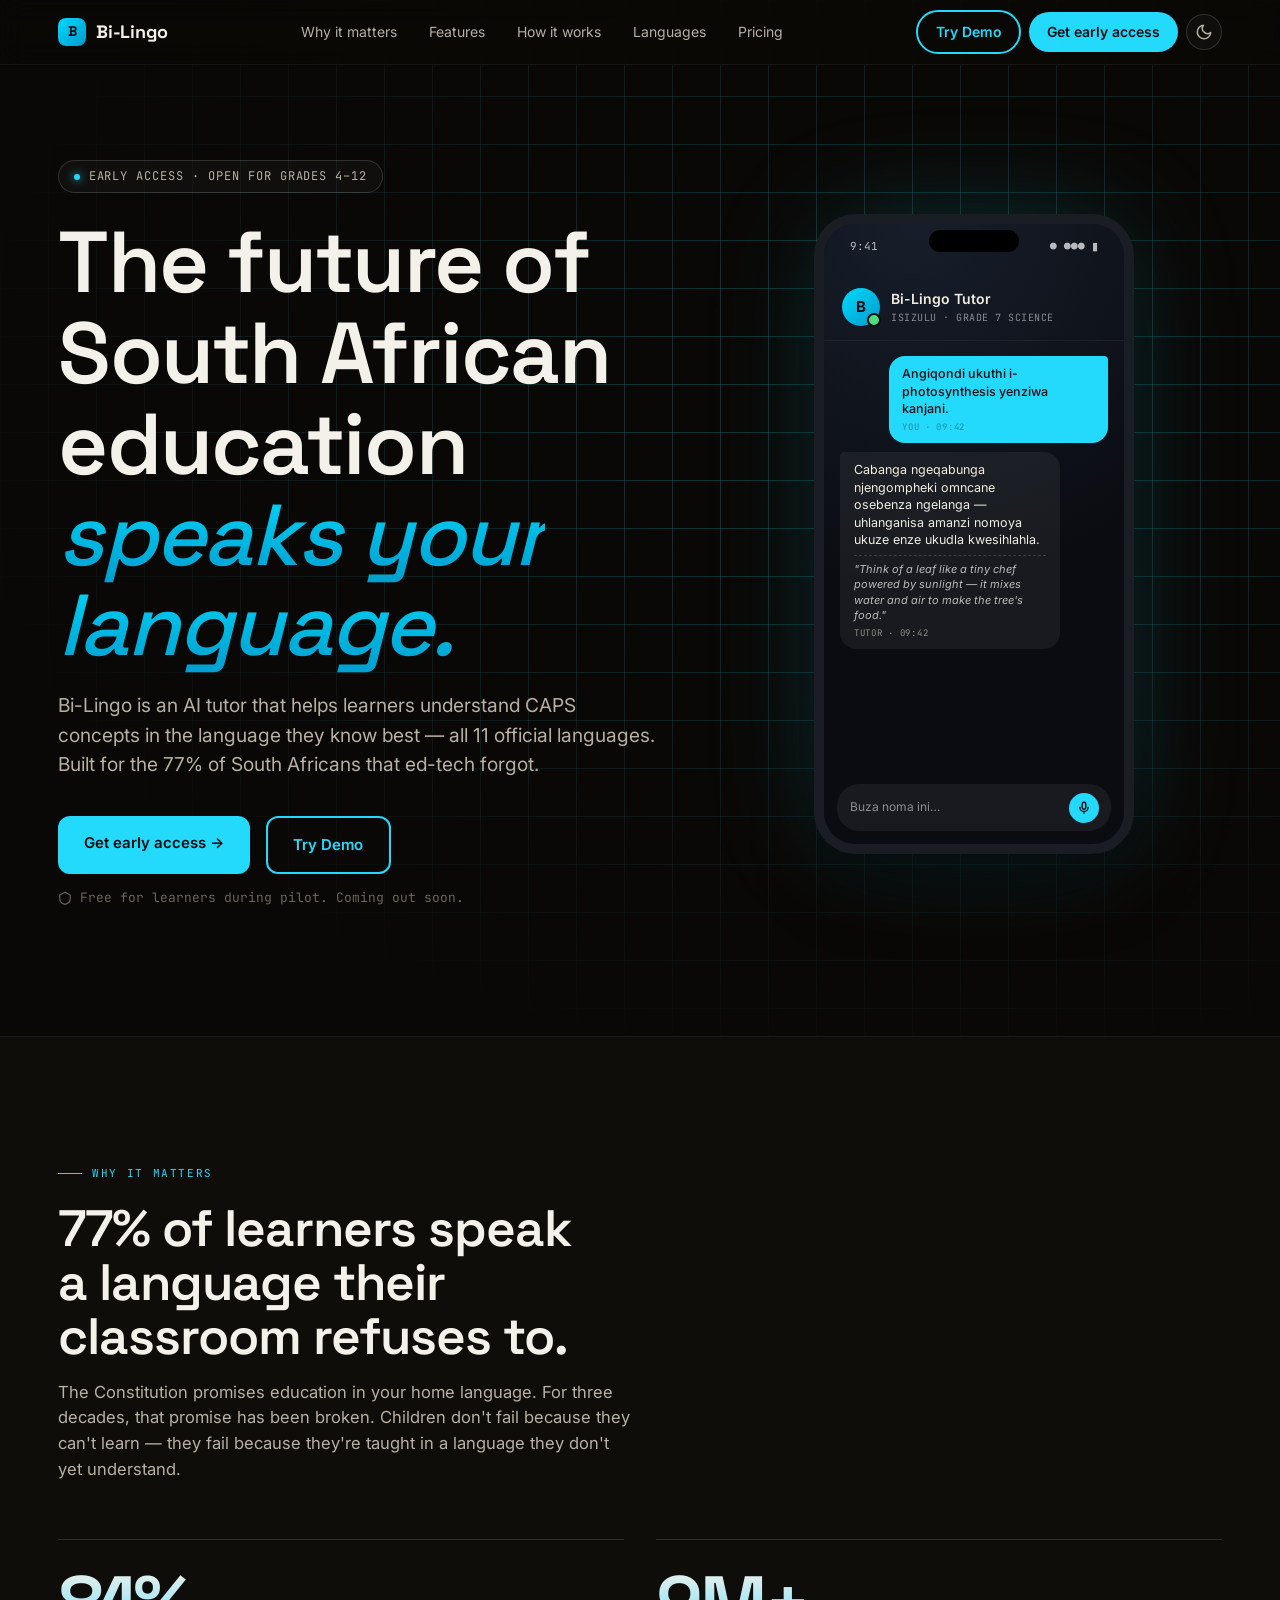
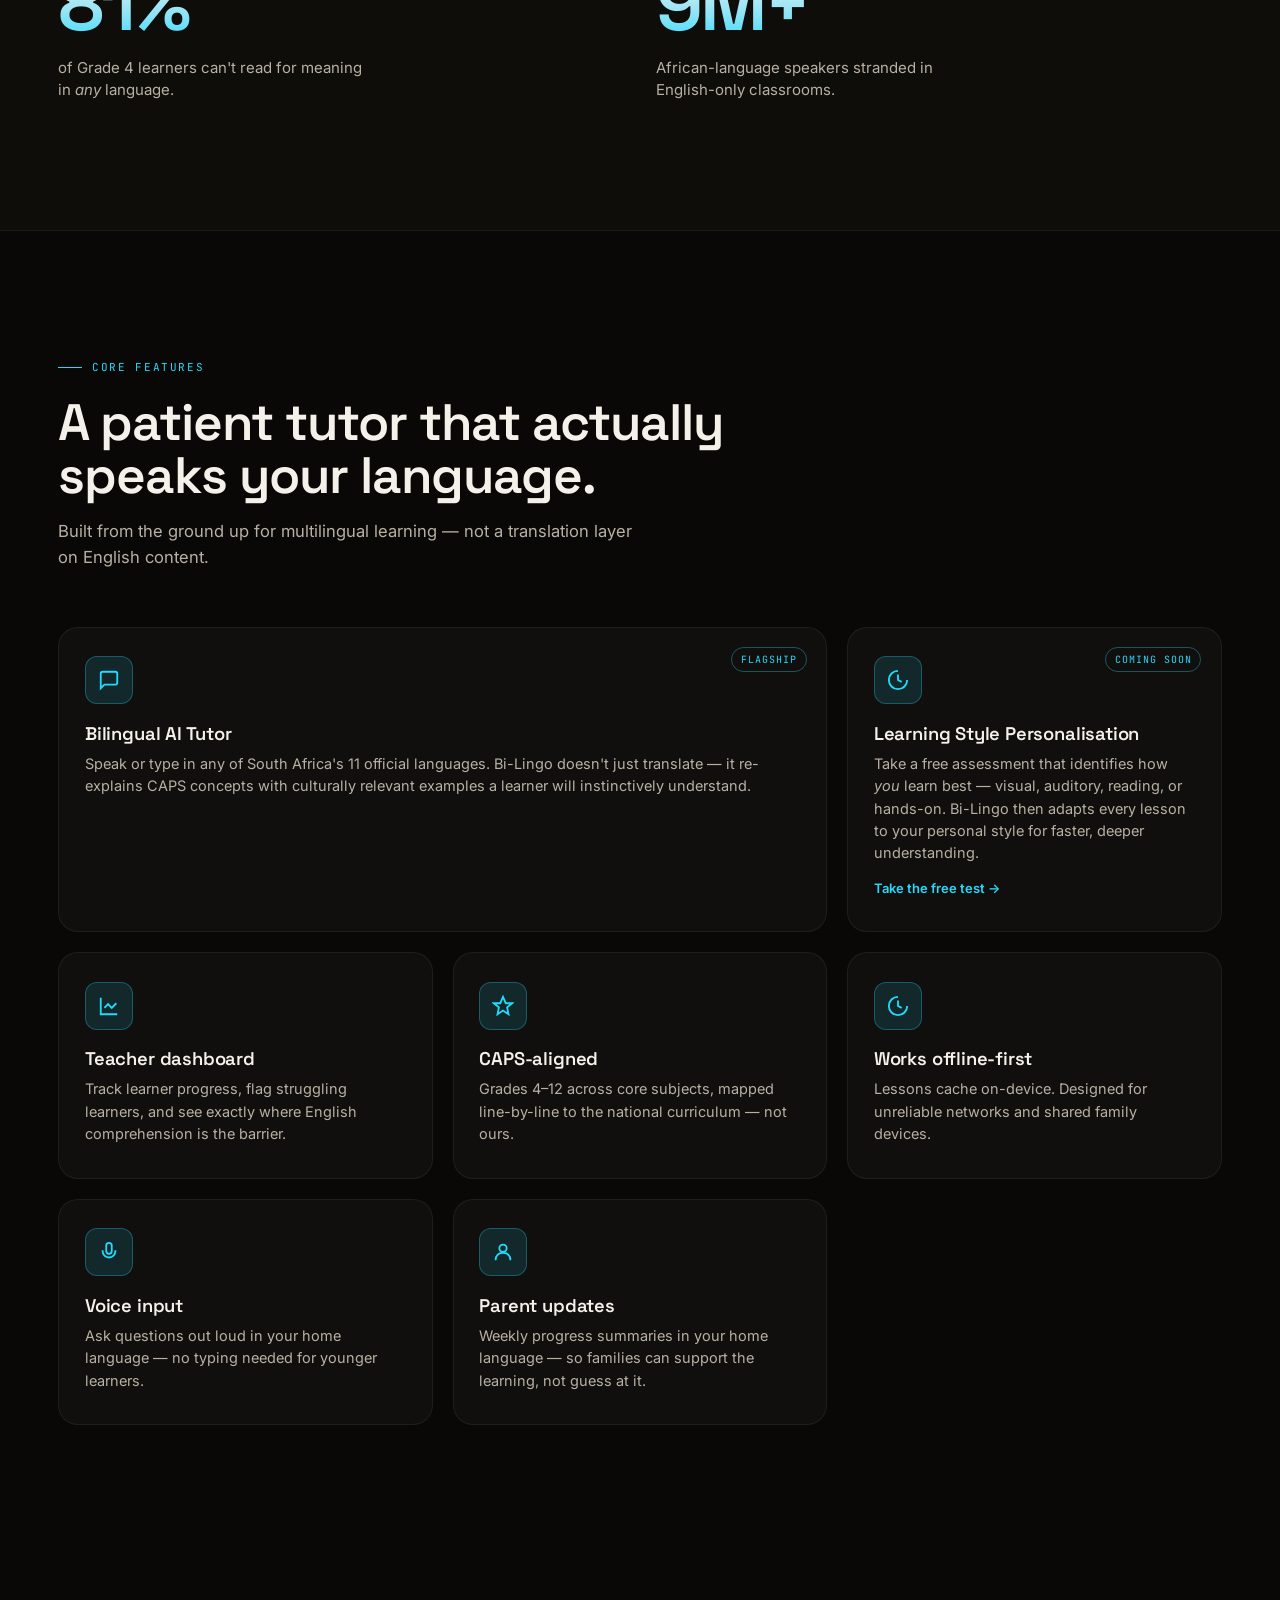
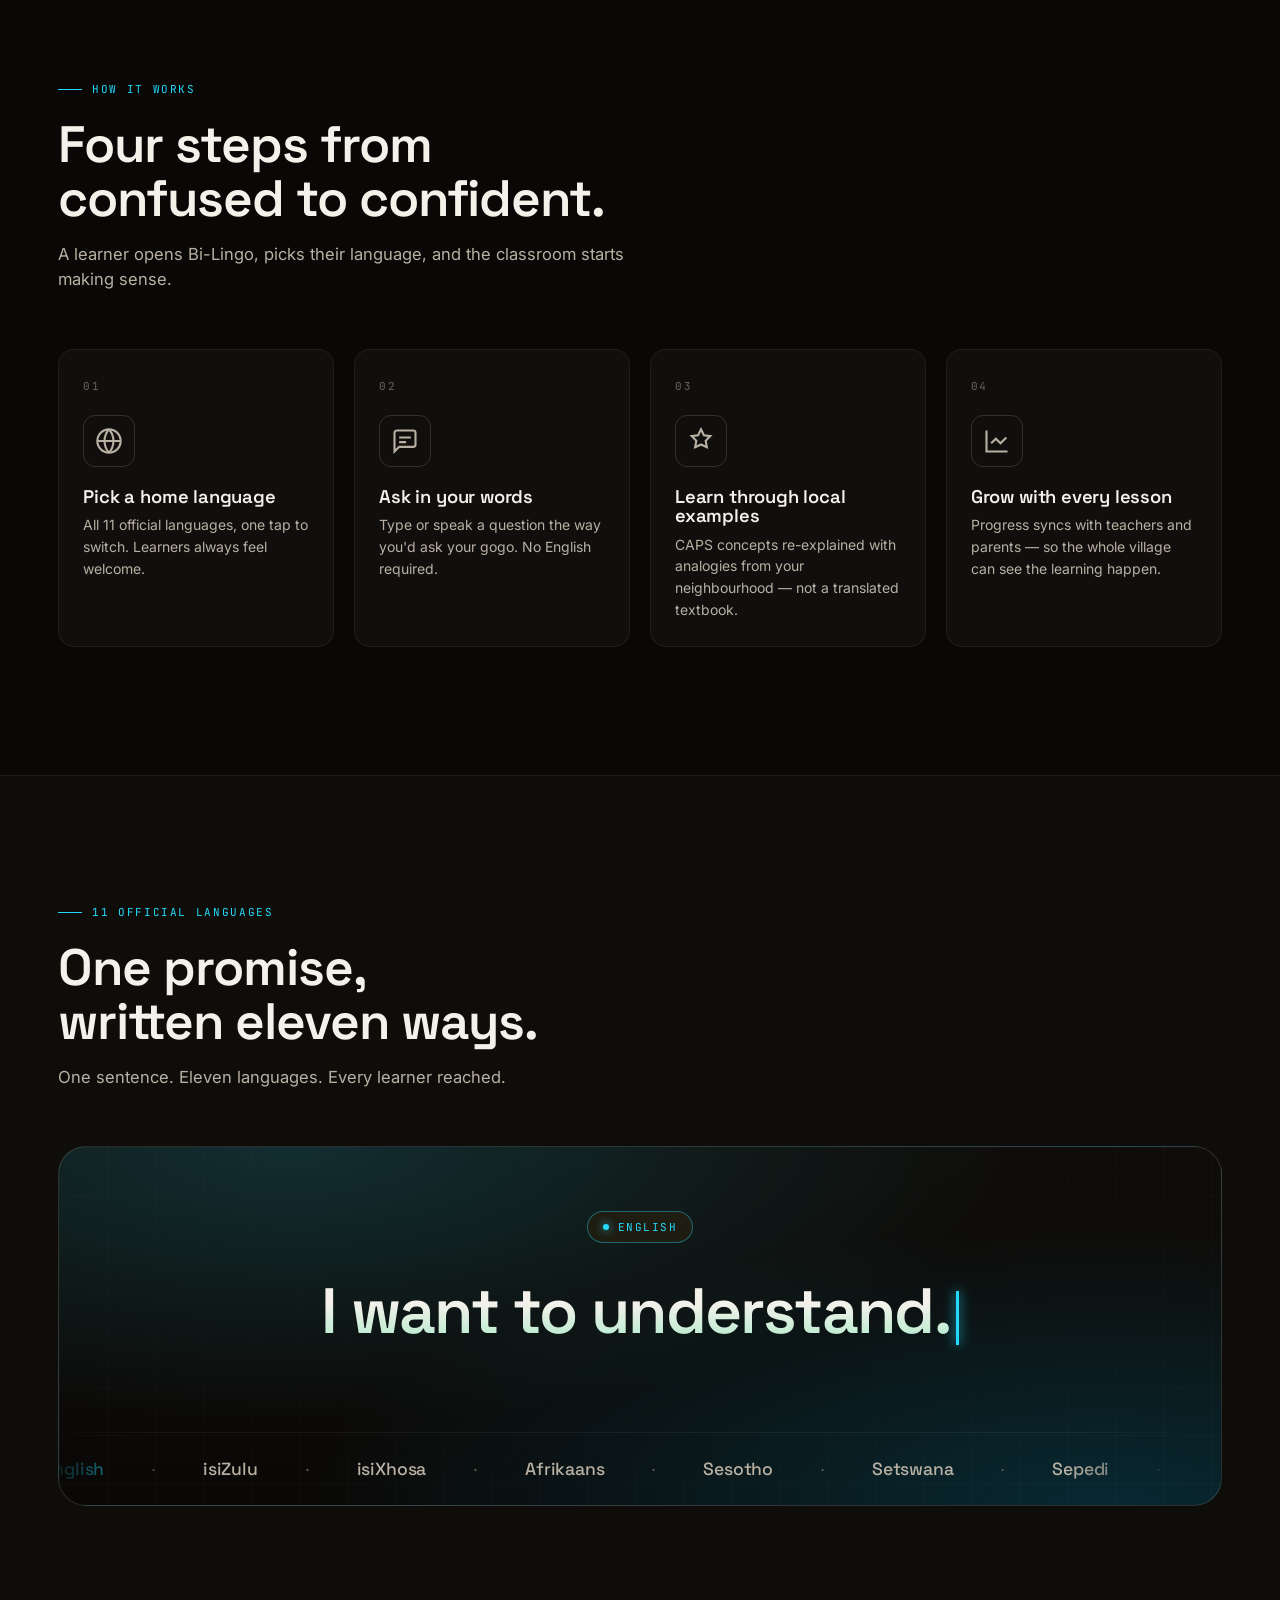
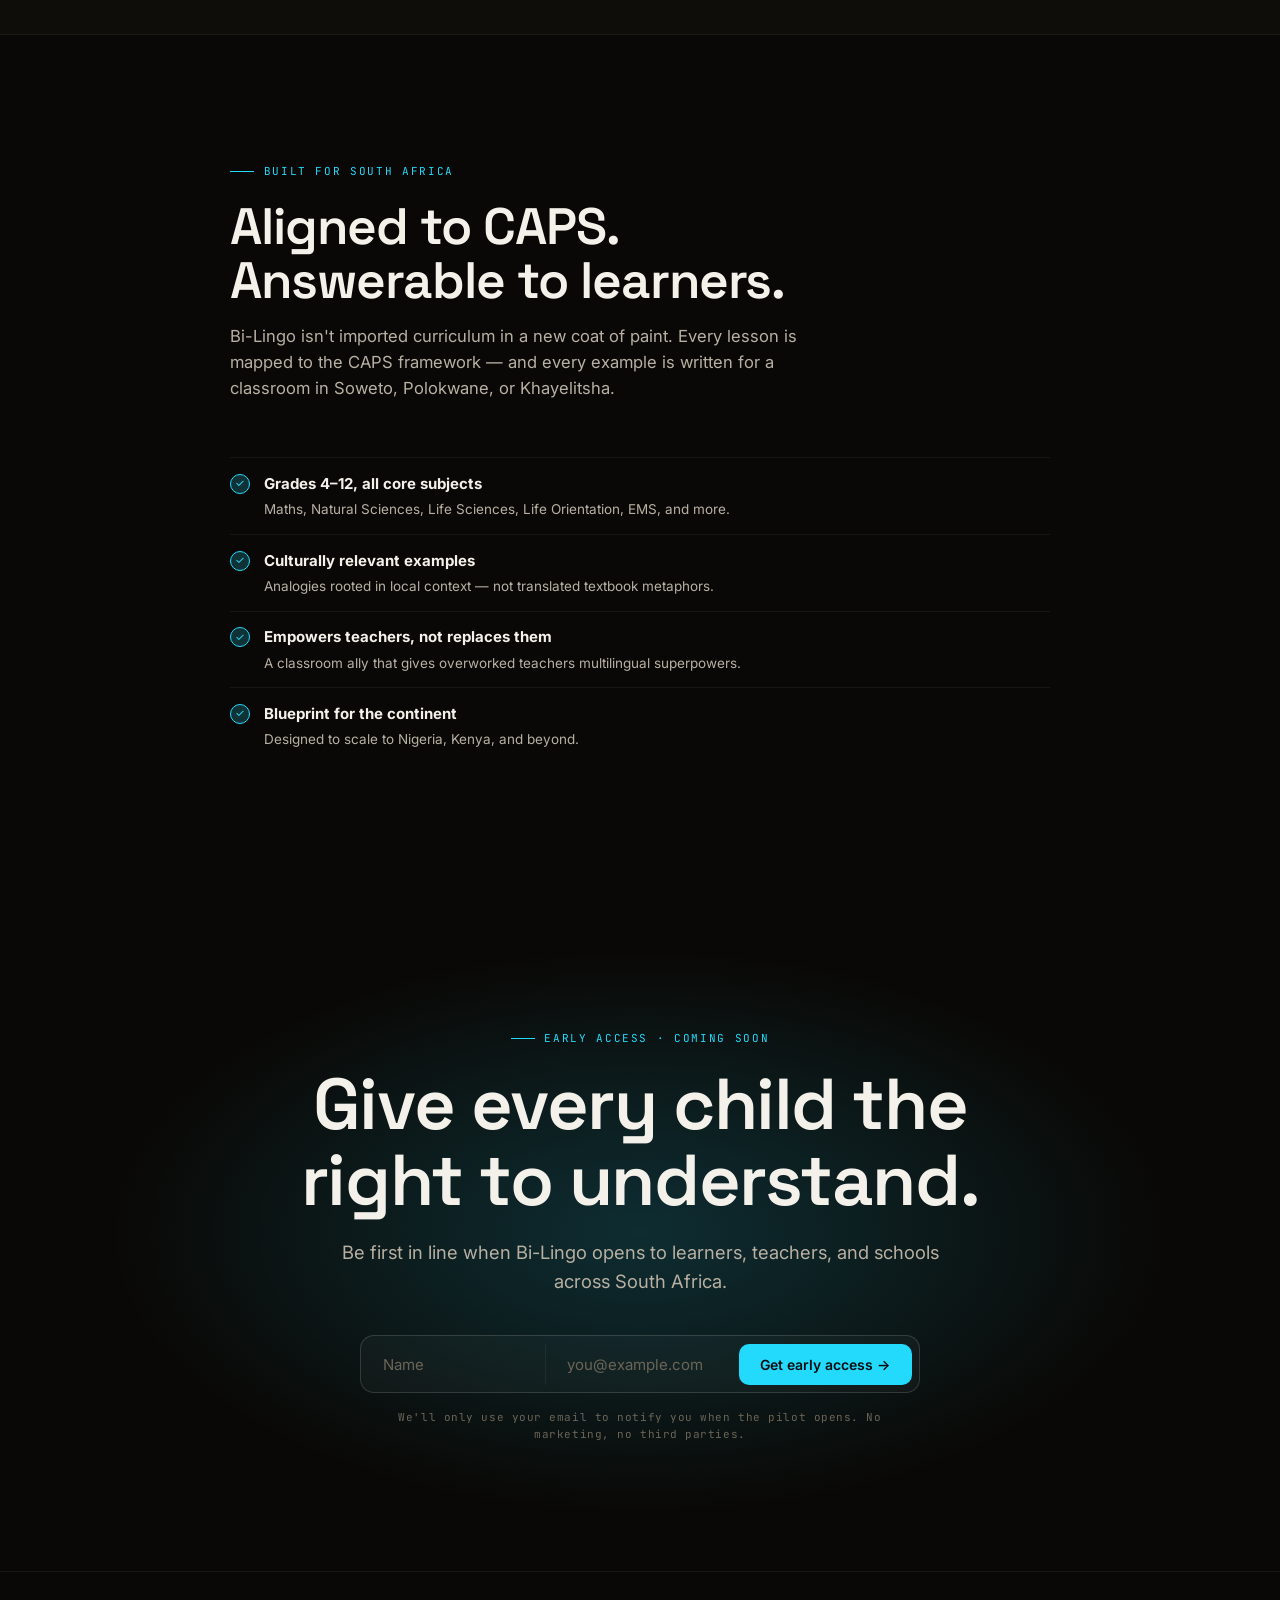
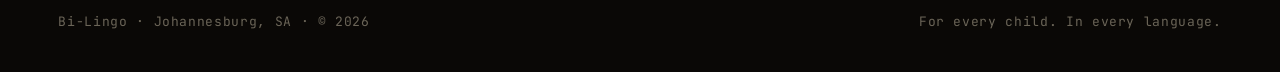
==== commit 7b42f4dd: "Add pricing page, learning style test placeholder, and nav improvements - New pages/pricing.html wit" ====
--- a/index.html
+++ b/index.html
@@ -39,17 +39,18 @@
                     <a href="#features">Features</a>
                     <a href="#how">How it works</a>
                     <a href="#languages">Languages</a>
+                    <a href="pages/pricing.html">Pricing</a>
                 </div>
                 <div class="nav-actions">
-                    <a href="pages/onboarding.html?fresh=true" class="nav-cta demo-btn">Try Demo →</a>
+                    <a href="pages/onboarding.html?fresh=true" class="nav-cta demo-btn">Try Demo</a>
                     <a href="#signup" class="nav-cta">Get early access</a>
+                    <button class="hamburger-btn" id="hamburger-btn" aria-label="Open menu">
+                        <svg class="hamburger-icon" viewBox="0 0 24 24" fill="none" stroke="currentColor" stroke-width="2.5" stroke-linecap="round"><line x1="4" y1="6" x2="20" y2="6"></line><line x1="4" y1="12" x2="20" y2="12"></line><line x1="4" y1="18" x2="20" y2="18"></line></svg>
+                        <svg class="close-icon" viewBox="0 0 24 24" fill="none" stroke="currentColor" stroke-width="2.5" stroke-linecap="round"><line x1="6" y1="6" x2="18" y2="18"></line><line x1="18" y1="6" x2="6" y2="18"></line></svg>
+                    </button>
                     <button class="theme-btn" id="theme-toggle" aria-label="Switch theme">
                         <svg class="moon-icon" viewBox="0 0 24 24" fill="none" stroke="currentColor" stroke-width="2" stroke-linecap="round" stroke-linejoin="round"><path d="M21 12.79A9 9 0 1 1 11.21 3 7 7 0 0 0 21 12.79z"/></svg>
                         <svg class="sun-icon" viewBox="0 0 24 24" fill="none" stroke="currentColor" stroke-width="2" stroke-linecap="round" stroke-linejoin="round"><circle cx="12" cy="12" r="5"/><path d="M12 1v2M12 21v2M4.22 4.22l1.42 1.42M18.36 18.36l1.42 1.42M1 12h2M21 12h2M4.22 19.78l1.42-1.42M18.36 5.64l1.42-1.42"/></svg>
-                    </button>
-                    <button class="hamburger-btn" id="hamburger-btn" aria-label="Open menu">
-                        <svg class="hamburger-icon" viewBox="0 0 24 24" fill="none" stroke="currentColor" stroke-width="2.5" stroke-linecap="round"><line x1="4" y1="6" x2="20" y2="6"></line><line x1="4" y1="12" x2="20" y2="12"></line><line x1="4" y1="18" x2="20" y2="18"></line></svg>
-                        <svg class="close-icon" viewBox="0 0 24 24" fill="none" stroke="currentColor" stroke-width="2.5" stroke-linecap="round"><line x1="6" y1="6" x2="18" y2="18"></line><line x1="18" y1="6" x2="6" y2="18"></line></svg>
                     </button>
                 </div>
             </div>
@@ -59,6 +60,11 @@
                     <a href="#features">Features</a>
                     <a href="#how">How it works</a>
                     <a href="#languages">Languages</a>
+                    <a href="pages/pricing.html">Pricing</a>
+                </div>
+                <div class="mobile-menu-ctas">
+                    <a href="pages/onboarding.html?fresh=true" class="mobile-cta demo-cta">Try Demo</a>
+                    <a href="#signup" class="mobile-cta">Get early access</a>
                 </div>
             </div>
         </nav>
@@ -89,7 +95,7 @@
                                 >Get early access →</a
                             >
                             <a href="pages/onboarding.html?fresh=true" class="hero-cta-btn" style="background: transparent; border: 2px solid var(--accent); color: var(--accent);"
-                                >Try Demo →</a
+                                >Try Demo</a
                             >
                         </div>
                         <div class="signup-note">
@@ -251,6 +257,35 @@
                     </div>
 
                     <div class="feature">
+                        <span class="feature-tag">Coming soon</span>
+                        <div class="icon-box">
+                            <svg
+                                width="22"
+                                height="22"
+                                viewBox="0 0 24 24"
+                                fill="none"
+                                stroke="currentColor"
+                                stroke-width="2"
+                                aria-hidden="true"
+                            >
+                                <path d="M12 2a10 10 0 1 0 10 10" />
+                                <path d="M12 6v6l4 2" />
+                            </svg>
+                        </div>
+                        <h3>Learning Style Personalisation</h3>
+                        <p>
+                            Take a free assessment that identifies how <em>you</em> learn best —
+                            visual, auditory, reading, or hands-on. Bi-Lingo then adapts every
+                            lesson to your personal style for faster, deeper understanding.
+                        </p>
+                        <p style="margin-top: 0.75rem;">
+                            <a href="https://quiz.icanstudy.com/learning-diagnostic" target="_blank" rel="noopener" style="color: var(--accent); font-weight: 600; font-size: 13px;">
+                                Take the free test →
+                            </a>
+                        </p>
+                    </div>
+
+                    <div class="feature">
                         <div class="icon-box">
                             <svg
                                 width="22"
--- a/styles.css
+++ b/styles.css
@@ -186,9 +186,6 @@
     .nav-links {
         display: none;
     }
-    .hamburger-btn {
-        display: grid;
-    }
 }
 
 /* ---------- hamburger menu ---------- */
@@ -221,6 +218,12 @@
 }
 .hamburger-btn.open .close-icon {
     display: block;
+}
+
+@media (max-width: 900px) {
+    .hamburger-btn {
+        display: grid;
+    }
 }
 
 .mobile-menu {
@@ -264,6 +267,45 @@
     to {
         opacity: 1;
         transform: none;
+    }
+}
+
+.mobile-menu-ctas {
+    display: flex;
+    flex-direction: column;
+    gap: 0.5rem;
+    padding: 0.75rem 0 0;
+    margin-top: 0.5rem;
+    border-top: 1px solid var(--line);
+}
+.mobile-cta {
+    display: block;
+    padding: 0.75rem 0.75rem;
+    border-radius: 10px;
+    font-weight: 600;
+    font-size: 14px;
+    text-align: center;
+    background: var(--accent);
+    color: var(--on-accent);
+    transition: transform 0.15s, box-shadow 0.2s;
+}
+.mobile-cta:hover {
+    transform: translateY(-1px);
+    box-shadow: 0 10px 30px -10px var(--accent-glow);
+}
+.mobile-cta.demo-cta {
+    background: transparent;
+    border: 2px solid var(--accent);
+    color: var(--accent);
+}
+.mobile-cta.demo-cta:hover {
+    background: var(--accent);
+    color: var(--on-accent);
+}
+
+@media (max-width: 520px) {
+    .nav-cta {
+        display: none;
     }
 }
 
@@ -1347,6 +1389,17 @@
     }
 }
 
+@media (max-width: 520px) {
+    .signup-fields {
+        flex-direction: column;
+        gap: 0;
+    }
+    .signup-fields input:first-child {
+        border-right: 0;
+        border-bottom: 1px solid var(--line);
+    }
+}
+
 .signup-success {
     display: flex;
     align-items: center;
@@ -1493,19 +1546,6 @@
     height: 64px;
 }
 
-.app-nav .back-btn {
-    display: flex;
-    align-items: center;
-    gap: 0.5rem;
-    color: var(--fg-dim);
-    font-size: 14px;
-    transition: color 0.2s;
-}
-
-.app-nav .back-btn:hover {
-    color: var(--fg);
-}
-
 .app-nav .page-title {
     font-family: var(--f-display);
     font-weight: 600;
@@ -1517,6 +1557,39 @@
     display: flex;
     gap: 1rem;
     align-items: center;
+}
+
+.app-nav .nav-back {
+    font-size: 14px;
+    font-weight: 600;
+    color: var(--fg-dim);
+    padding: 0.4rem 0.7rem;
+    border-radius: 8px;
+    transition: color 0.2s, background 0.2s;
+    white-space: nowrap;
+}
+.app-nav .nav-back:hover {
+    color: var(--fg);
+    background: var(--card);
+}
+.nav-spacer {
+    width: 72px;
+}
+@media (max-width: 720px) {
+    .app-nav .page-title {
+        margin-left: auto;
+    }
+}
+@media (max-width: 520px) {
+    .app-nav .nav-back,
+    .nav-spacer {
+        display: none;
+    }
+    .app-nav .page-title {
+        margin-left: 0;
+        flex: 1;
+        text-align: center;
+    }
 }
 
 /* ---------- Page Header ---------- */
@@ -1734,6 +1807,29 @@
     font-size: 15px;
 }
 
+.btn-outline {
+    padding: 0.65rem 1rem;
+    border: 2px solid var(--line);
+    border-radius: 12px;
+    background: transparent;
+    color: var(--fg-dim);
+    font-weight: 600;
+    font-size: 14px;
+    text-align: center;
+    cursor: pointer;
+    transition: border-color 0.2s, color 0.2s, transform 0.2s;
+    text-decoration: none;
+    display: inline-flex;
+    align-items: center;
+    justify-content: center;
+    gap: 0.5rem;
+}
+.btn-outline:hover {
+    border-color: var(--accent);
+    color: var(--fg);
+    transform: translateY(-1px);
+}
+
 /* ---------- Form Elements ---------- */
 .form-group {
     display: flex;
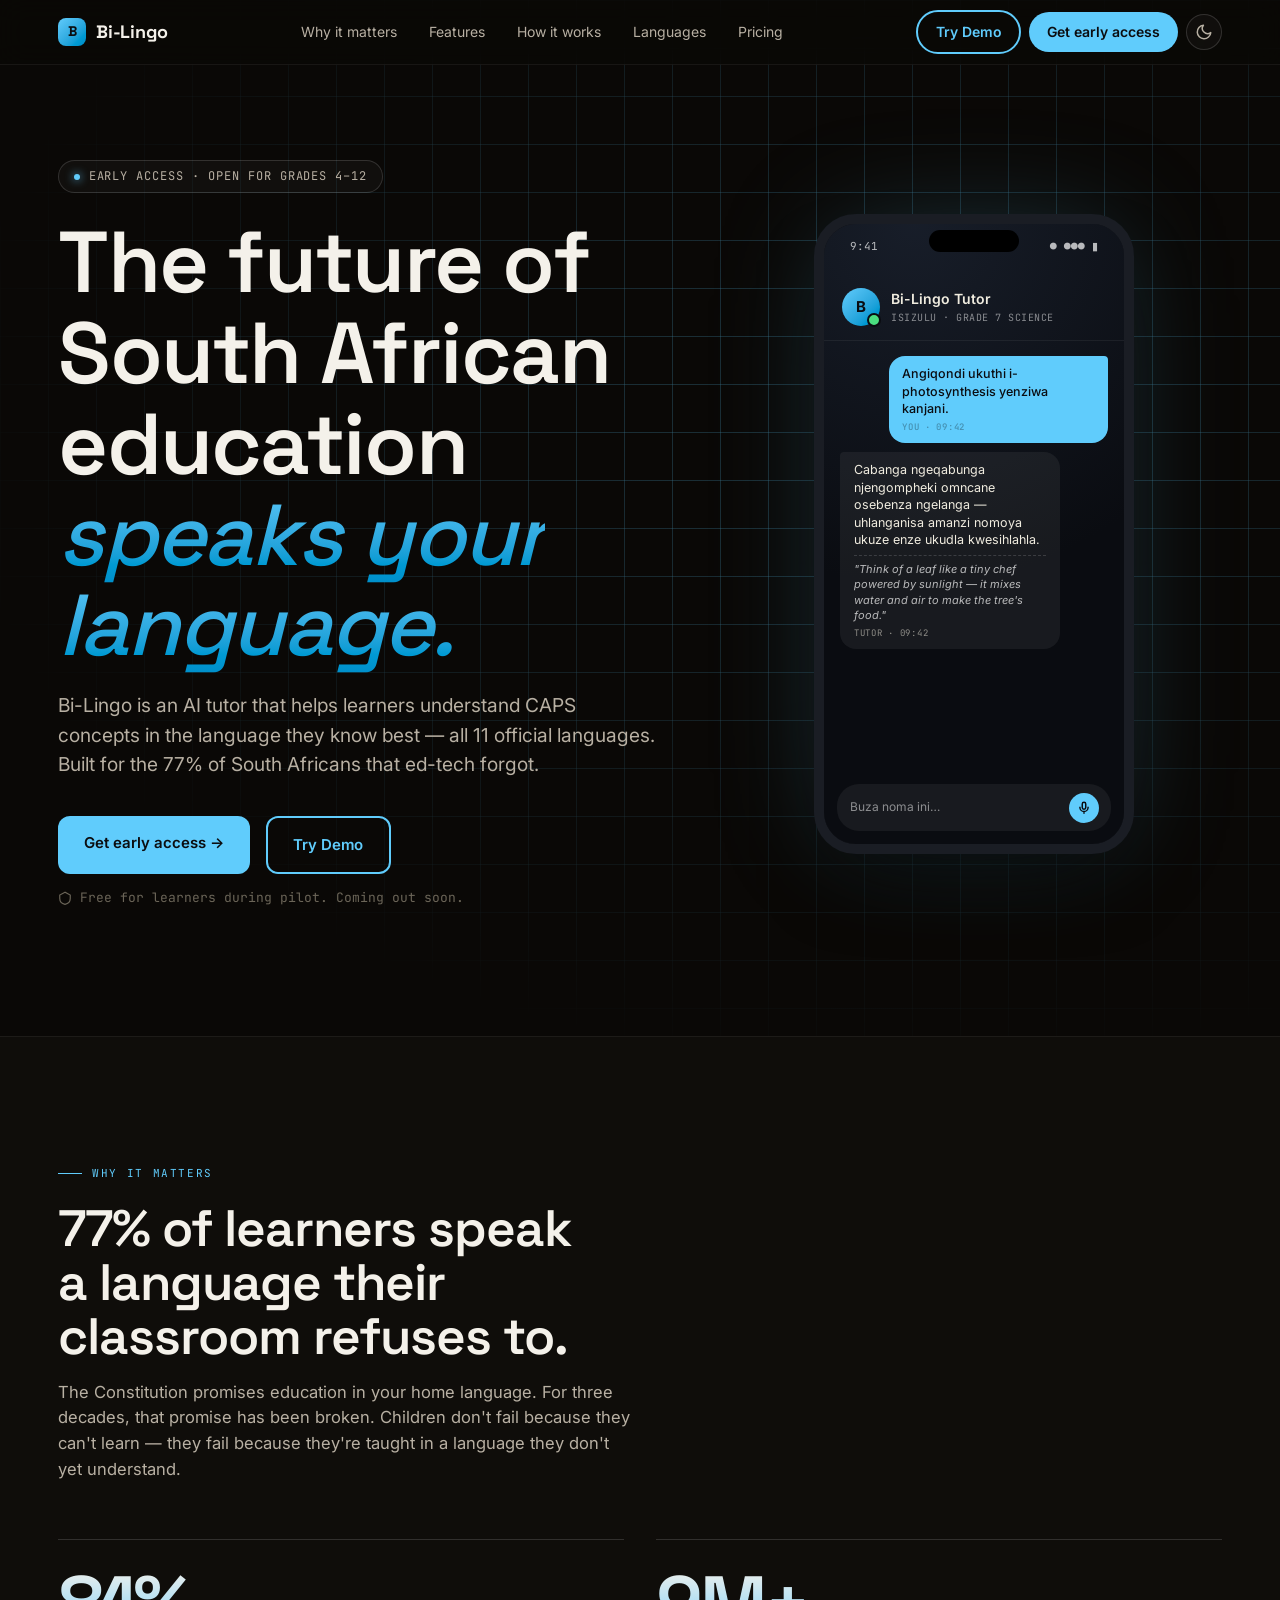
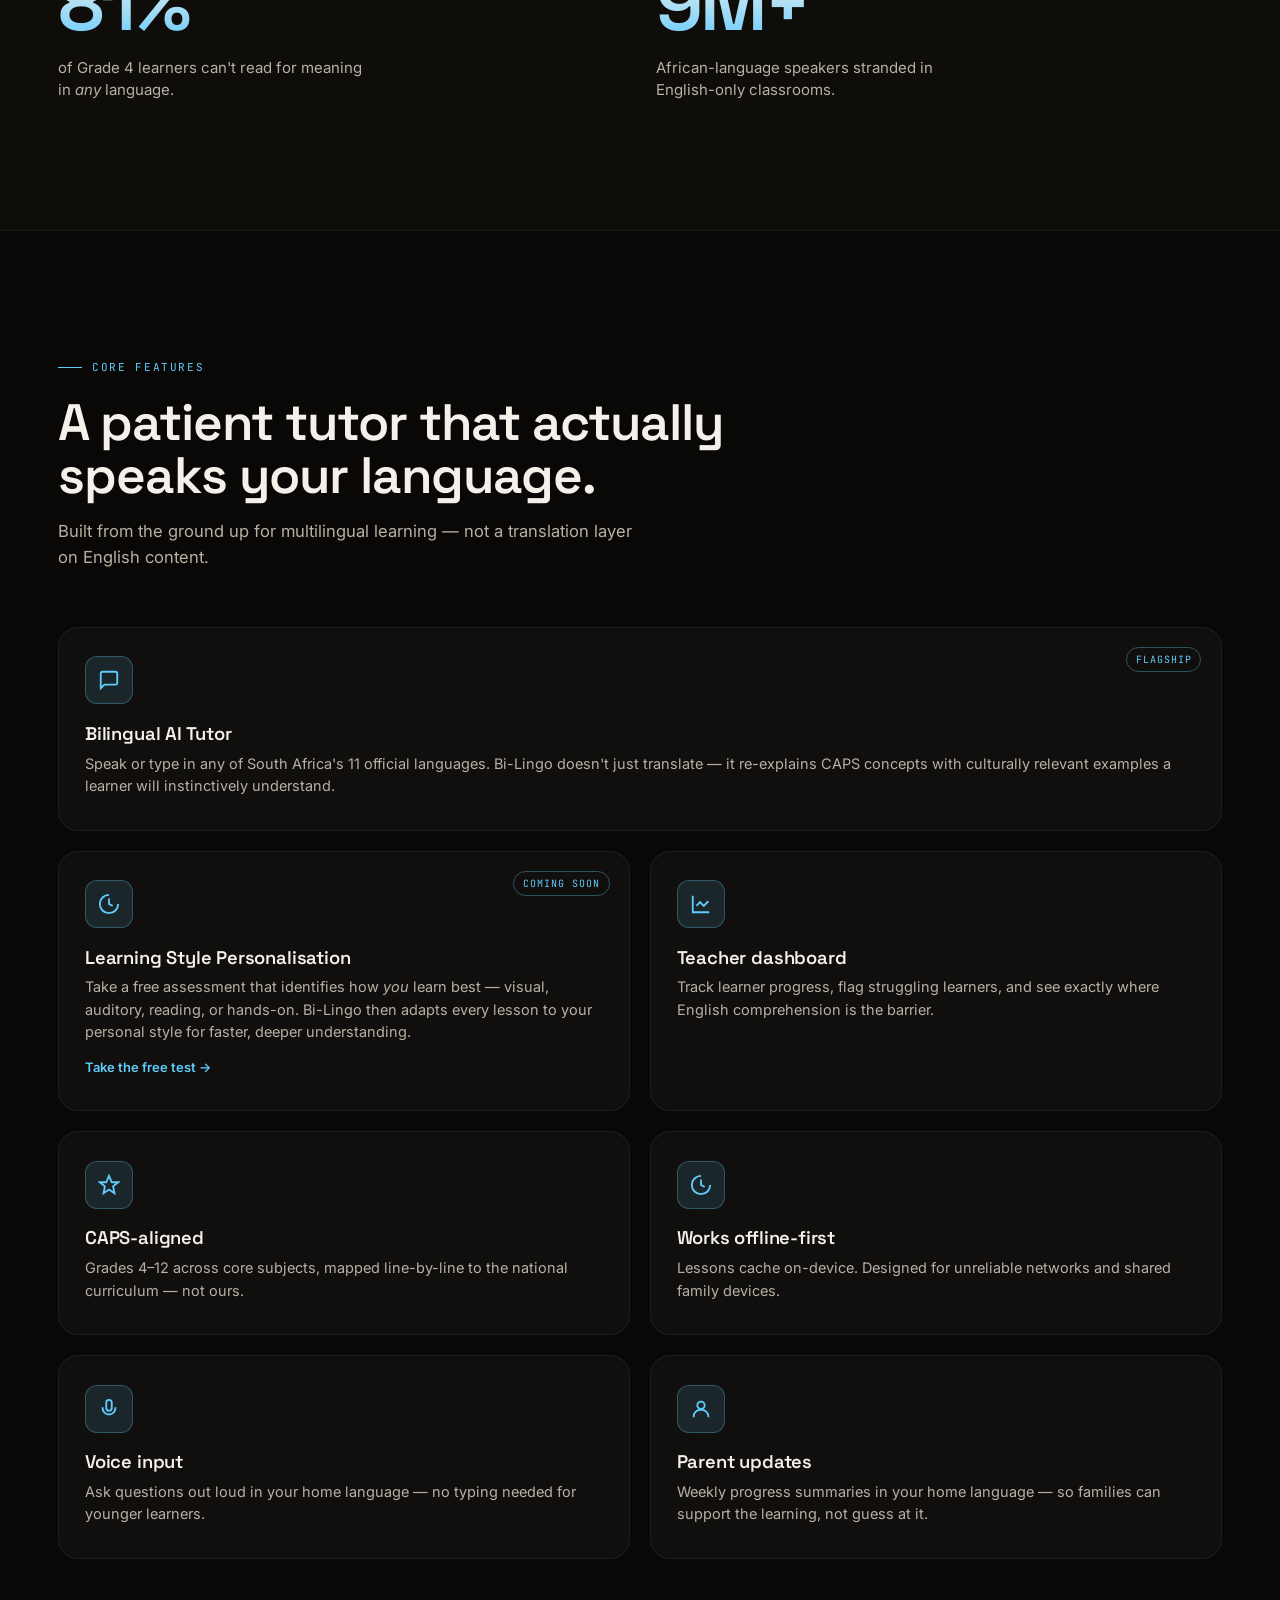
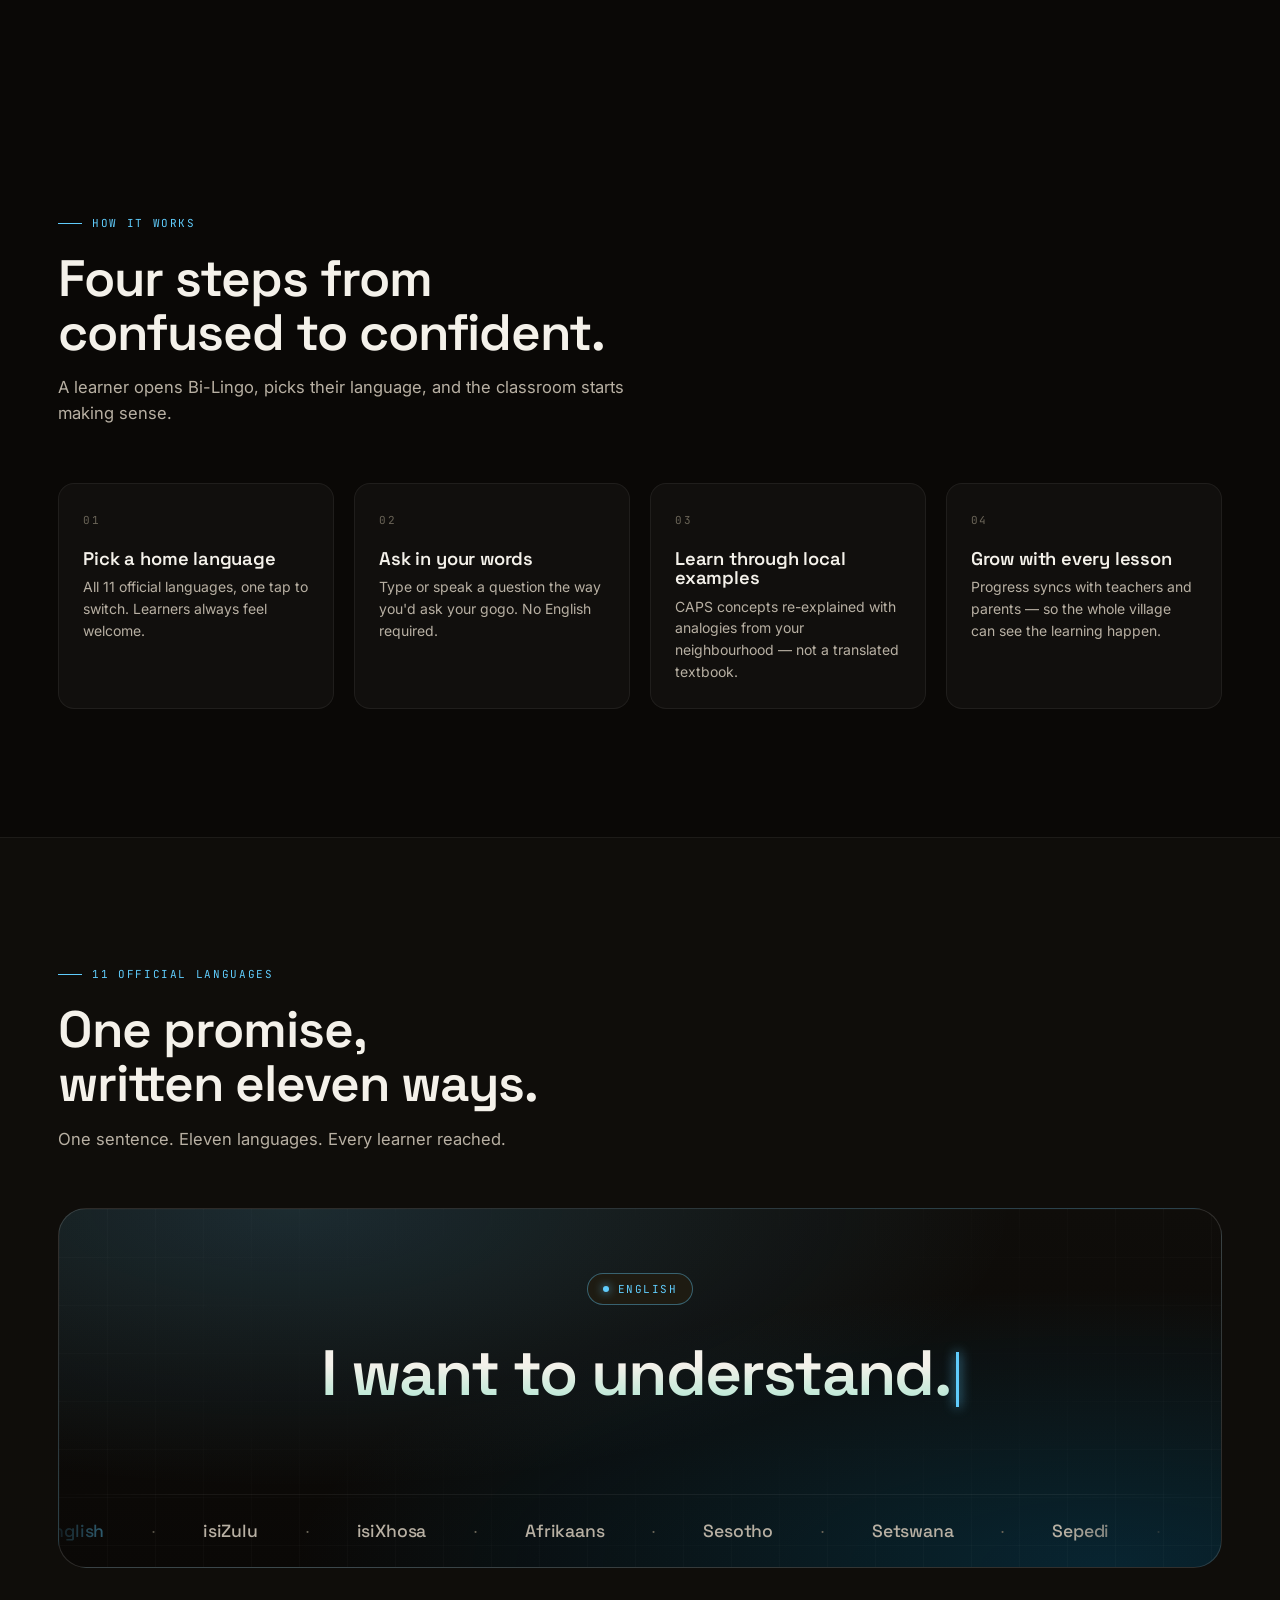
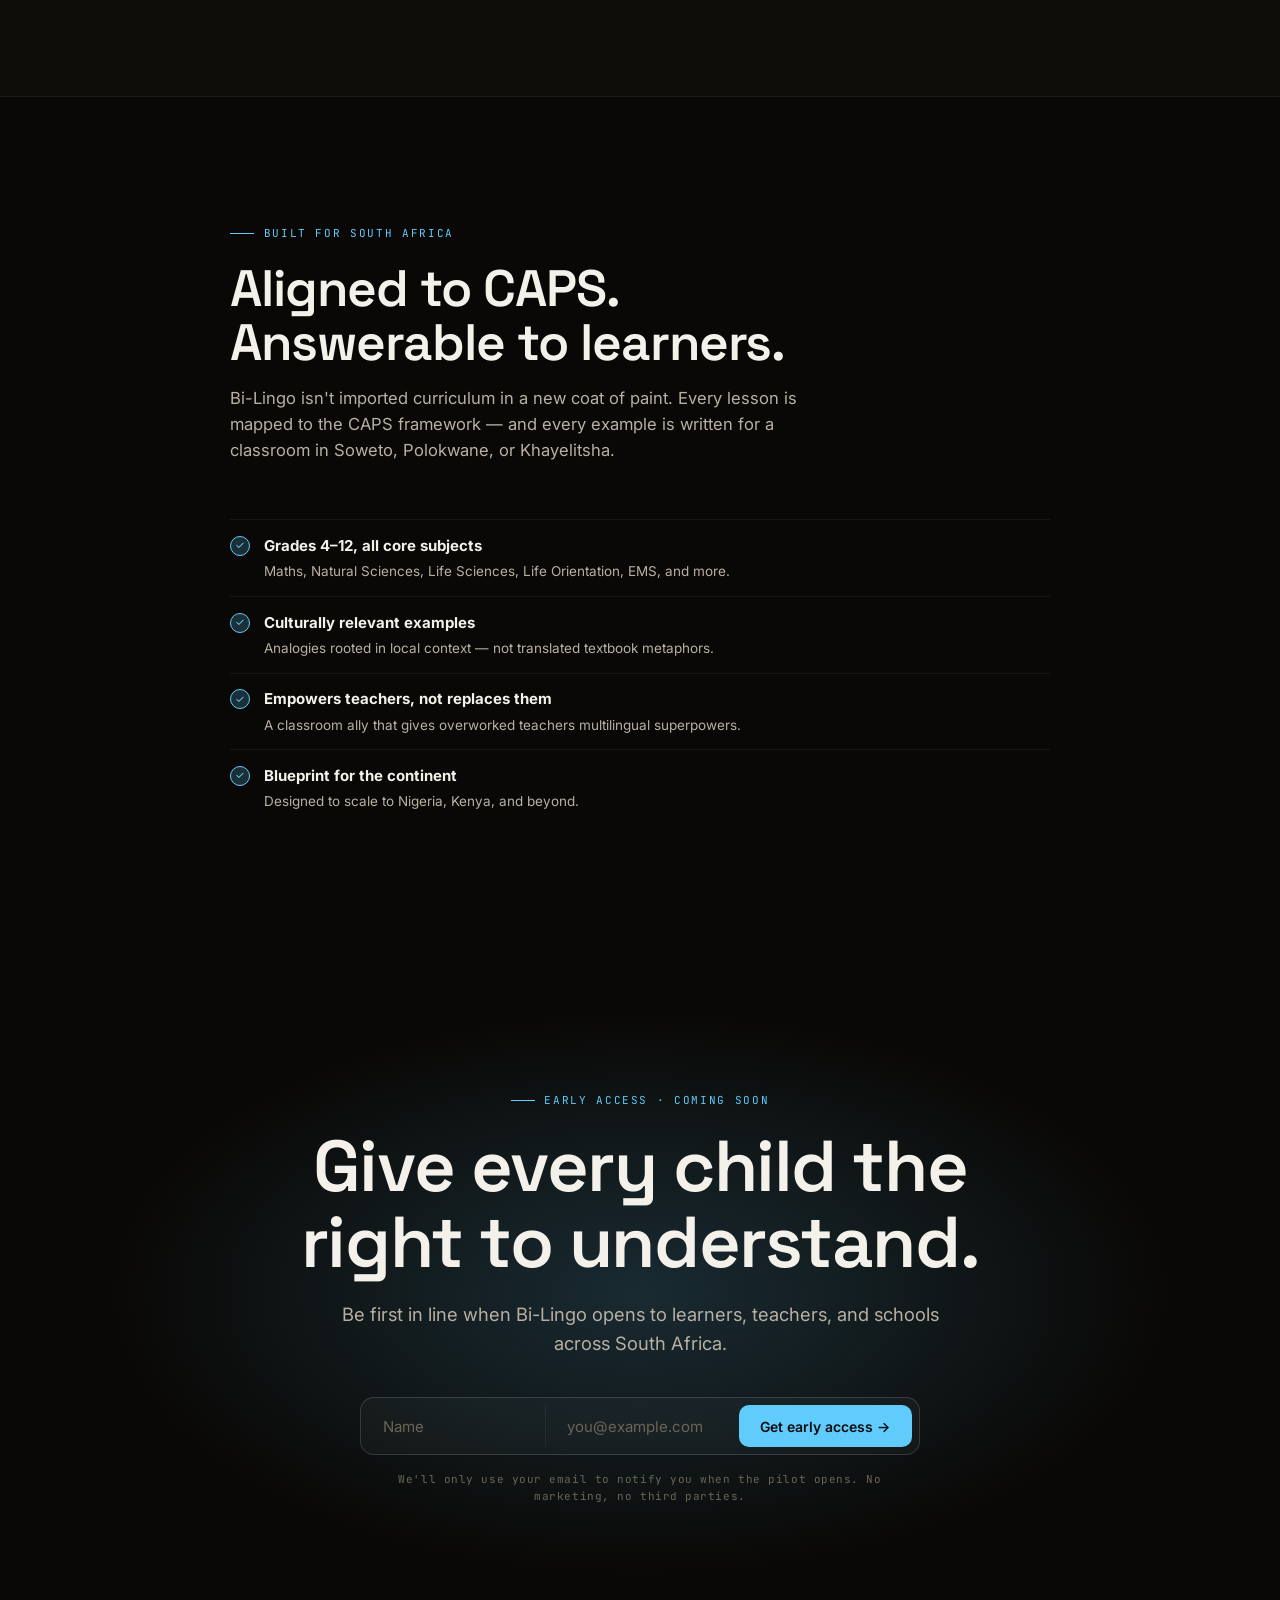
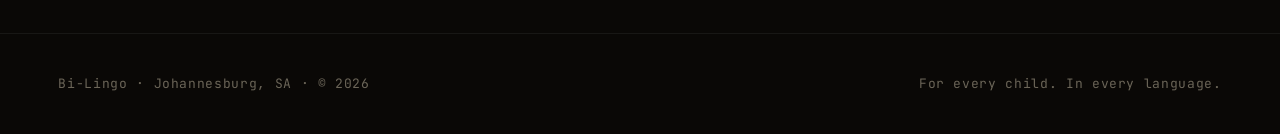
==== commit 16eb9a88: "Swap AI model from Groq (via HF Router) to GPT-4o - Endpoint: router.huggingface.co -> api.openai.co" ====
--- a/index.html
+++ b/index.html
@@ -71,6 +71,7 @@
 
         <!-- ============ HERO ============ -->
         <header class="hero" id="top">
+
             <div class="mesh-bg" aria-hidden="true"></div>
             <div class="container">
                 <div class="hero-grid">
@@ -419,24 +420,6 @@
                 <div class="how-grid">
                     <div class="how-card" style="--d: 0s">
                         <div class="how-num">01</div>
-                        <div class="how-ico">
-                            <svg
-                                width="28"
-                                height="28"
-                                viewBox="0 0 24 24"
-                                fill="none"
-                                stroke="currentColor"
-                                stroke-width="1.8"
-                                aria-hidden="true"
-                            >
-                                <path
-                                    d="M12 2a10 10 0 1 0 0 20 10 10 0 0 0 0-20z"
-                                />
-                                <path
-                                    d="M2 12h20M12 2a15 15 0 0 1 0 20M12 2a15 15 0 0 0 0 20"
-                                />
-                            </svg>
-                        </div>
                         <h3>Pick a home language</h3>
                         <p>
                             All 11 official languages, one tap to switch.
@@ -445,22 +428,6 @@
                     </div>
                     <div class="how-card" style="--d: 0.12s">
                         <div class="how-num">02</div>
-                        <div class="how-ico">
-                            <svg
-                                width="28"
-                                height="28"
-                                viewBox="0 0 24 24"
-                                fill="none"
-                                stroke="currentColor"
-                                stroke-width="1.8"
-                                aria-hidden="true"
-                            >
-                                <path
-                                    d="M21 15a2 2 0 0 1-2 2H7l-4 4V5a2 2 0 0 1 2-2h14a2 2 0 0 1 2 2z"
-                                />
-                                <path d="M7 9h10M7 13h6" />
-                            </svg>
-                        </div>
                         <h3>Ask in your words</h3>
                         <p>
                             Type or speak a question the way you'd ask your
@@ -469,21 +436,6 @@
                     </div>
                     <div class="how-card" style="--d: 0.24s">
                         <div class="how-num">03</div>
-                        <div class="how-ico">
-                            <svg
-                                width="28"
-                                height="28"
-                                viewBox="0 0 24 24"
-                                fill="none"
-                                stroke="currentColor"
-                                stroke-width="1.8"
-                                aria-hidden="true"
-                            >
-                                <path
-                                    d="M12 2l2.5 5 5.5.8-4 4 1 5.5L12 15l-5 2.3 1-5.5-4-4 5.5-.8z"
-                                />
-                            </svg>
-                        </div>
                         <h3>Learn through local examples</h3>
                         <p>
                             CAPS concepts re-explained with analogies from your
@@ -492,20 +444,6 @@
                     </div>
                     <div class="how-card" style="--d: 0.36s">
                         <div class="how-num">04</div>
-                        <div class="how-ico">
-                            <svg
-                                width="28"
-                                height="28"
-                                viewBox="0 0 24 24"
-                                fill="none"
-                                stroke="currentColor"
-                                stroke-width="1.8"
-                                aria-hidden="true"
-                            >
-                                <path d="M3 3v18h18" />
-                                <path d="M7 14l4-4 4 4 5-5" />
-                            </svg>
-                        </div>
                         <h3>Grow with every lesson</h3>
                         <p>
                             Progress syncs with teachers and parents — so the
@@ -656,9 +594,11 @@
 
         <!-- ============ FOOTER ============ -->
         <footer>
-            <div class="container inner">
-                <div>Bi-Lingo · Johannesburg, SA · © 2026</div>
-                <div>For every child. In every language.</div>
+            <div class="container">
+                <div class="inner">
+                    <div>Bi-Lingo · Johannesburg, SA · © 2026</div>
+                    <div>For every child. In every language.</div>
+                </div>
             </div>
         </footer>
 
--- a/styles.css
+++ b/styles.css
@@ -1,8 +1,8 @@
 /* ---------- tokens ---------- */
 :root {
-    /* accent (cyan) */
-    --accent: oklch(0.82 0.14 215);
-    --accent-deep: oklch(0.62 0.17 220);
+    /* accent (warm blue) */
+    --accent: oklch(0.80 0.12 230);
+    --accent-deep: oklch(0.60 0.14 235);
     --accent-glow: color-mix(
         in oklch,
         var(--accent) 25%,
@@ -31,8 +31,8 @@
 
 /* ---------- light theme ---------- */
 [data-theme="light"] {
-    --accent: #d97706;
-    --accent-deep: #b45309;
+    --accent: oklch(0.55 0.14 235);
+    --accent-deep: oklch(0.45 0.12 245);
     --accent-glow: none;
     --on-accent: #ffffff;
 
@@ -125,8 +125,8 @@
     border-radius: 8px;
     background: linear-gradient(
         135deg,
-        oklch(0.82 0.14 215),
-        oklch(0.62 0.17 220)
+        oklch(0.80 0.12 230),
+        oklch(0.60 0.14 235)
     );
     display: grid;
     place-items: center;
@@ -137,8 +137,8 @@
 [data-theme="light"] .brand-mark {
     background: linear-gradient(
         135deg,
-        oklch(0.82 0.14 215),
-        oklch(0.62 0.17 220)
+        oklch(0.80 0.12 230),
+        oklch(0.60 0.14 235)
     );
 }
 .nav-links {
@@ -182,7 +182,7 @@
     box-shadow: 0 10px 30px -10px var(--accent-glow);
 }
 
-@media (max-width: 900px) {
+@media (max-width: 990px) {
     .nav-links {
         display: none;
     }
@@ -220,7 +220,7 @@
     display: block;
 }
 
-@media (max-width: 900px) {
+@media (max-width: 990px) {
     .hamburger-btn {
         display: grid;
     }
@@ -824,8 +824,9 @@
 /* ---------- features ---------- */
 .feature-grid {
     display: grid;
-    grid-template-columns: repeat(3, 1fr);
+    grid-template-columns: repeat(2, 1fr);
     gap: 1.25rem;
+    margin-top: 3rem;
 }
 @media (max-width: 900px) {
     .feature-grid {
@@ -1473,6 +1474,7 @@
     gap: 1rem;
 }
 
+
 /* ---------- motion-safety ---------- */
 @media (prefers-reduced-motion: reduce) {
     *,
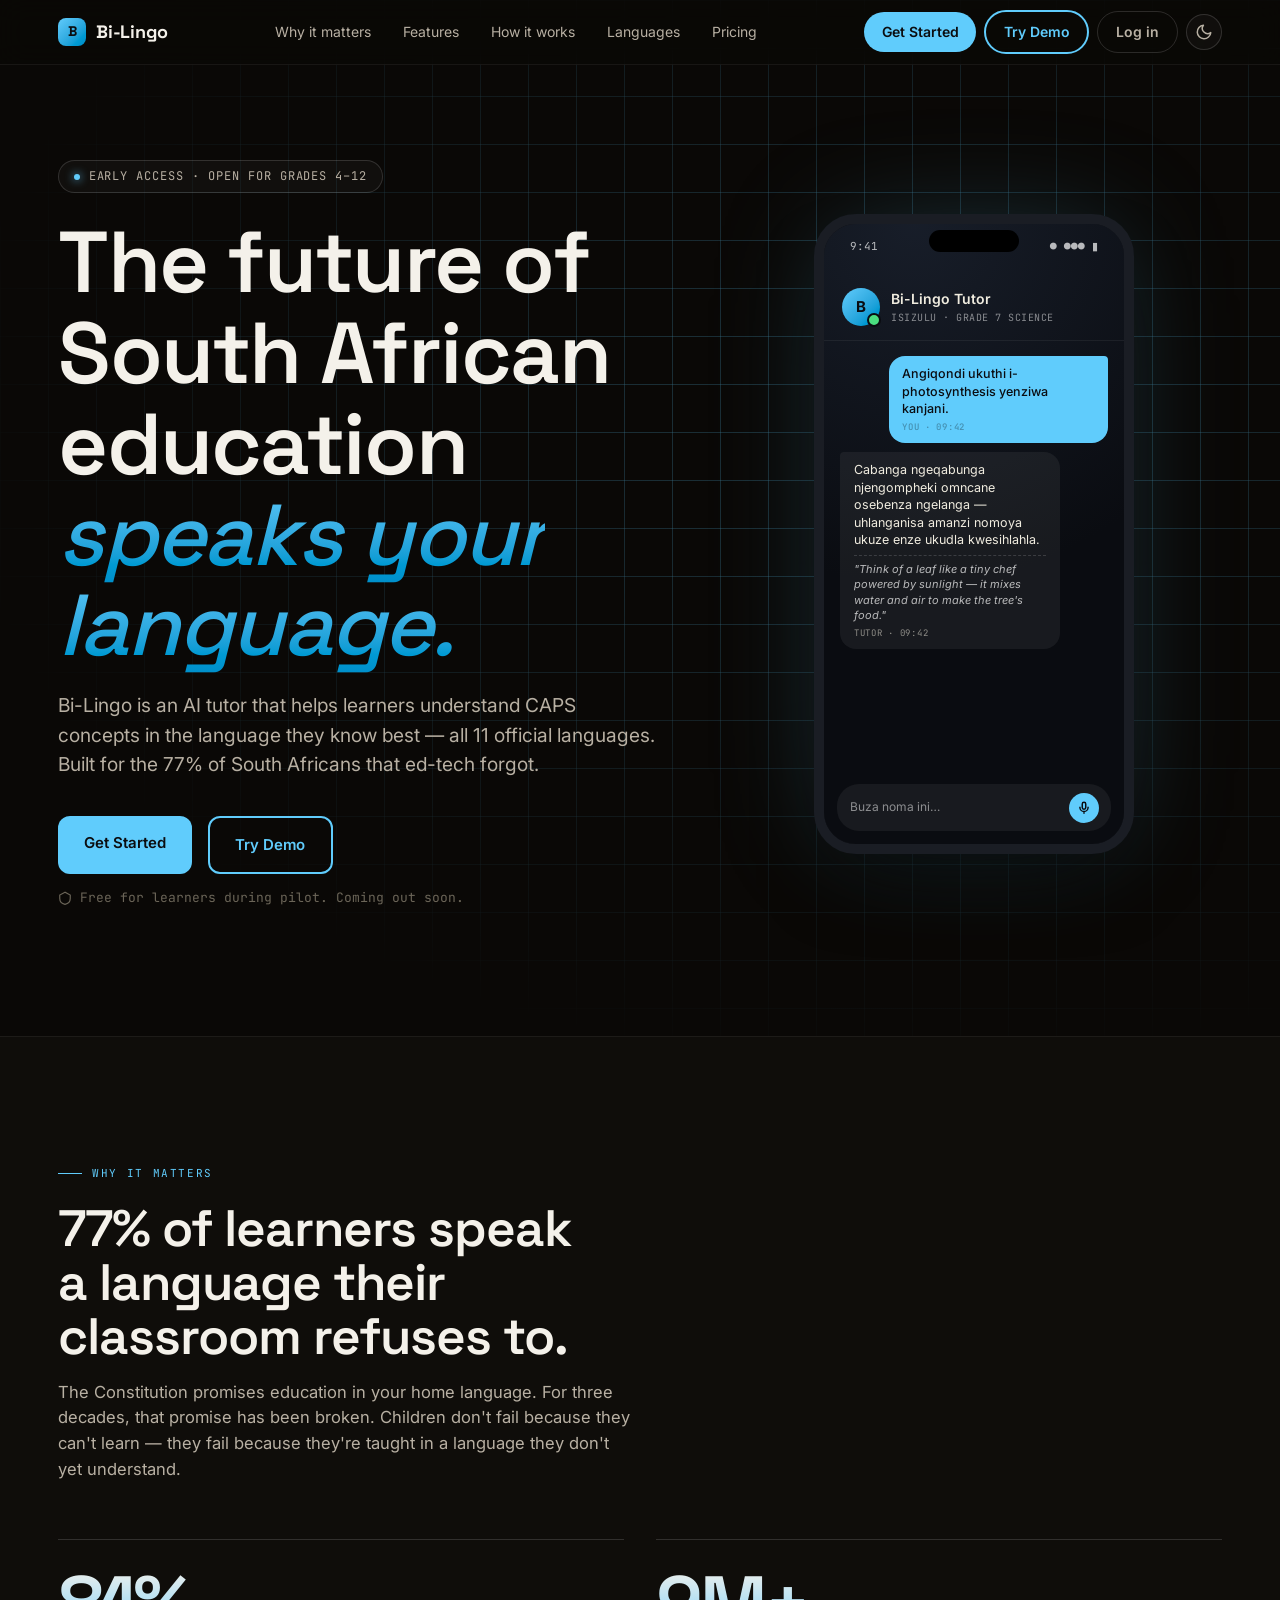
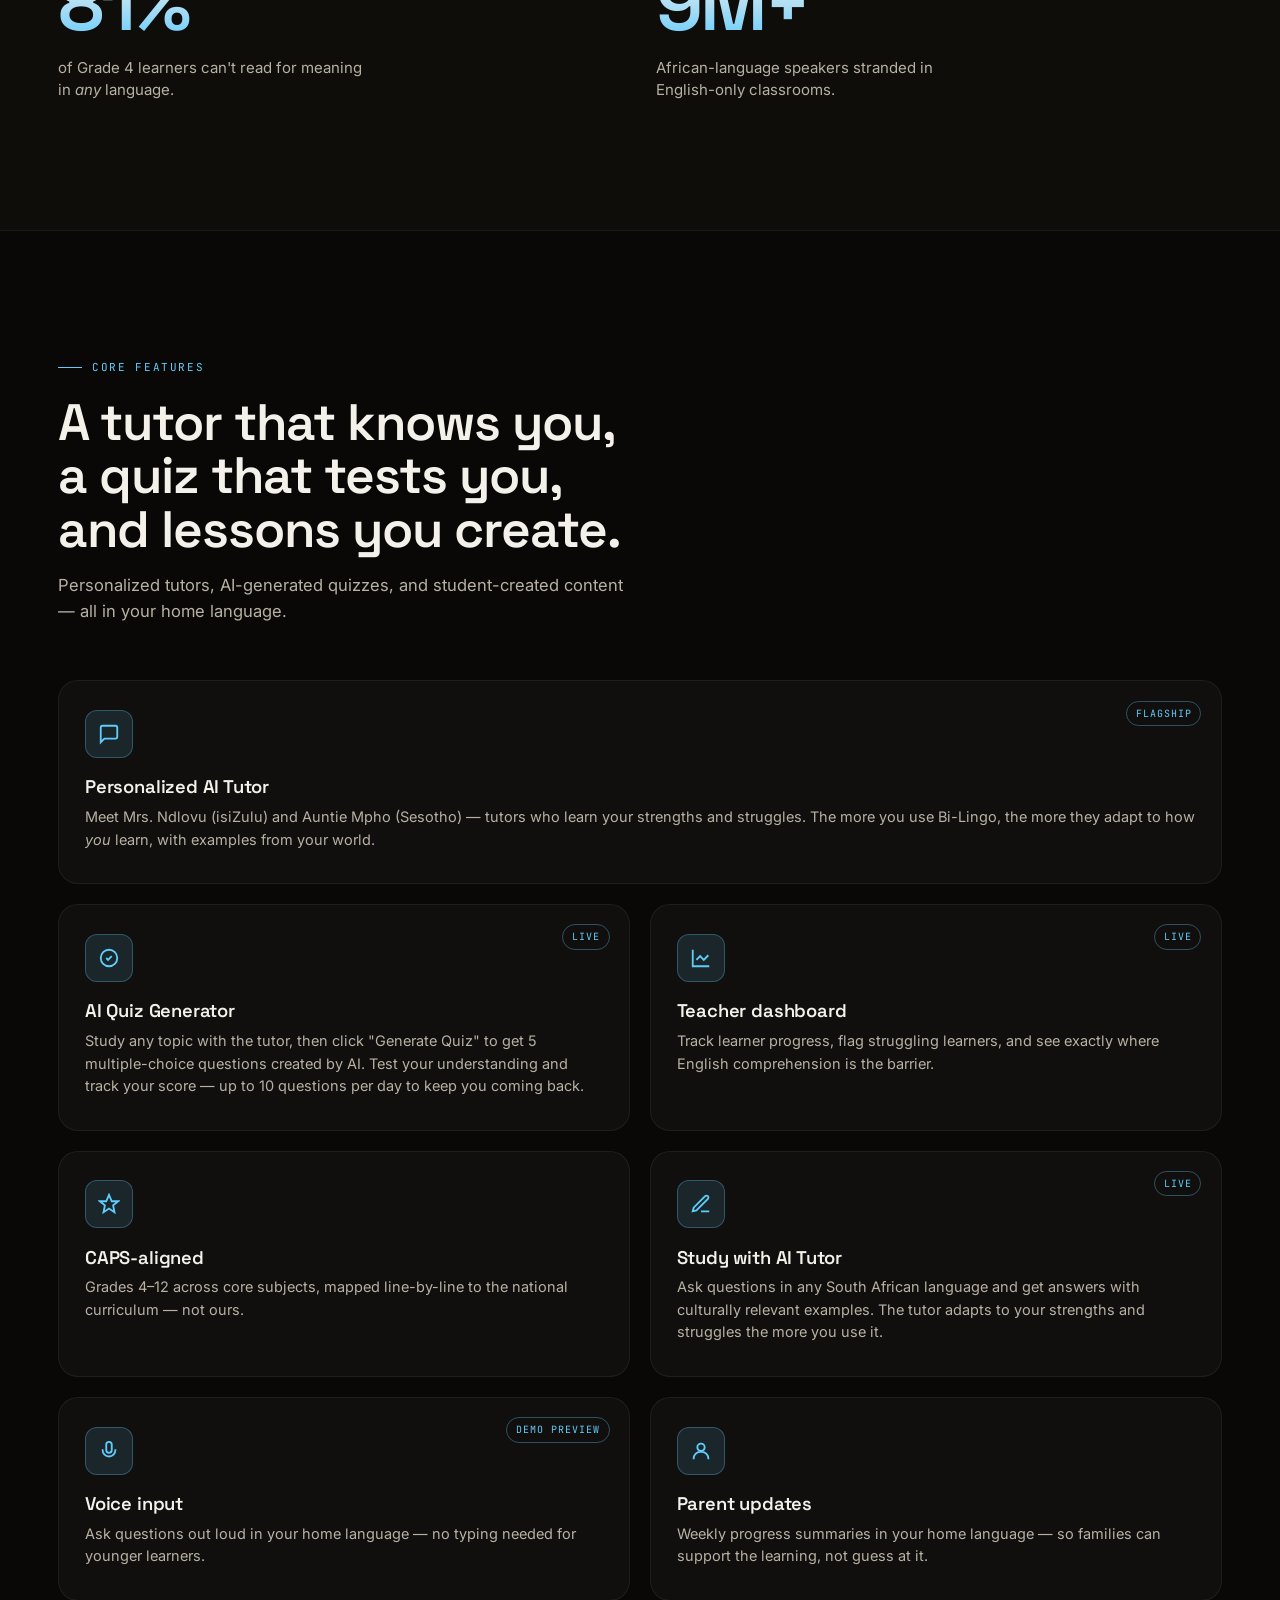
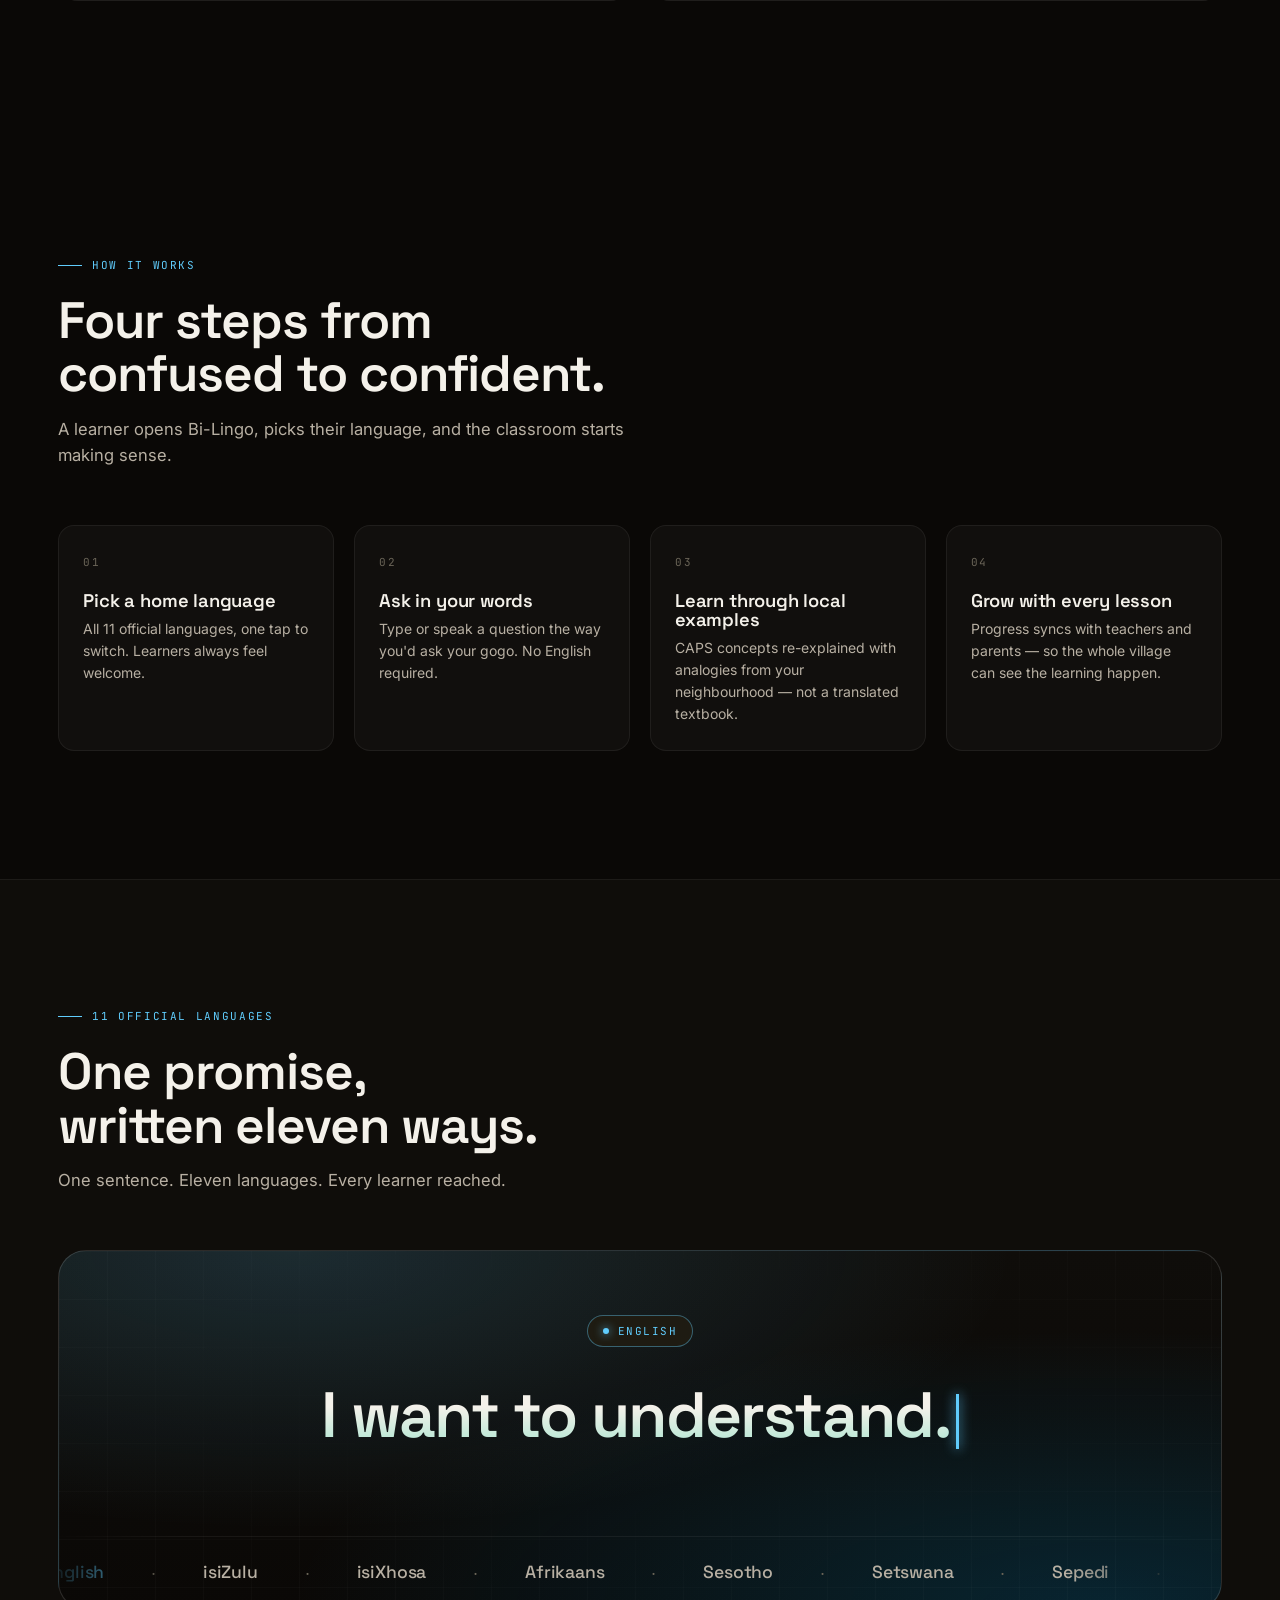
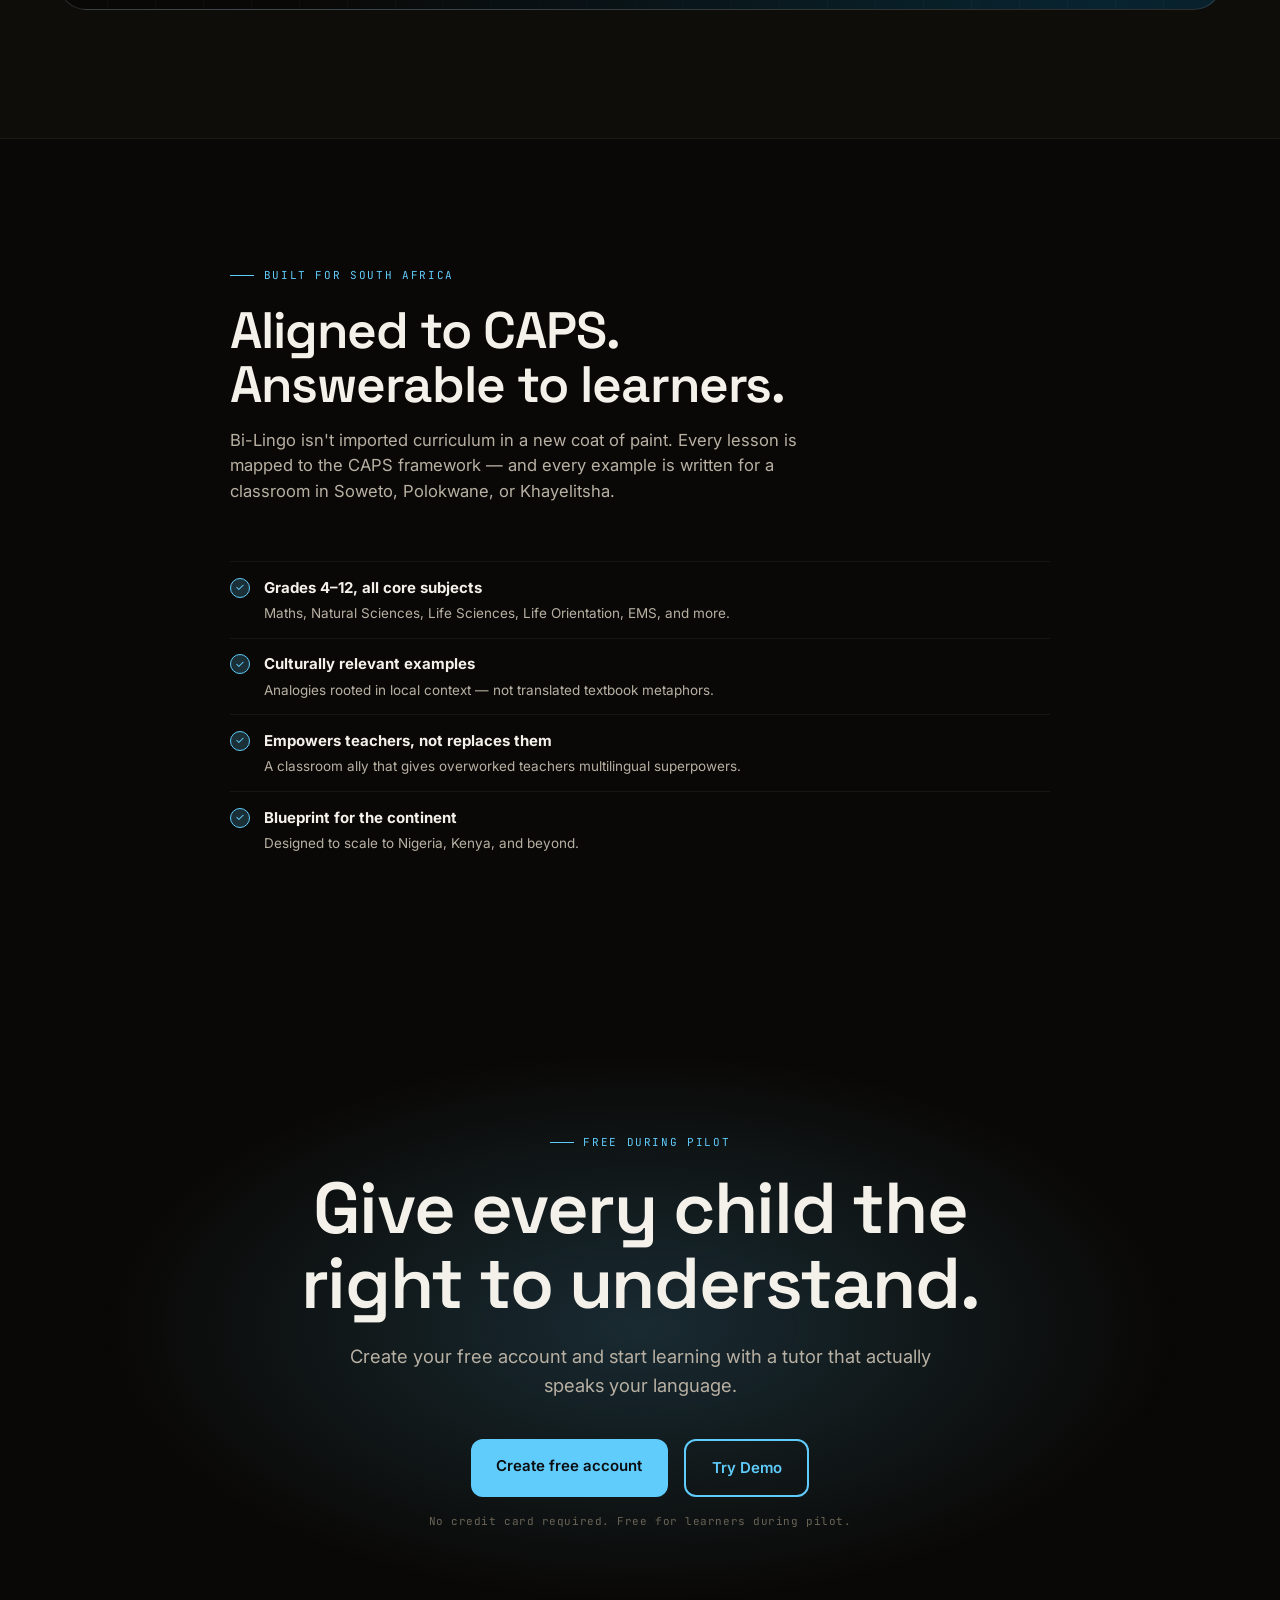
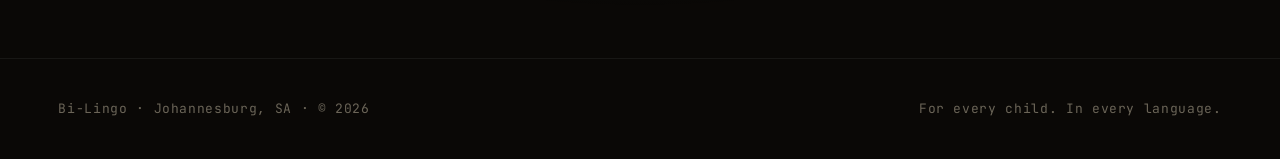
==== commit 2c01e13c: "Live auth, tutor personalities, AI quiz generator, bilingual testing" ====
--- a/index.html
+++ b/index.html
@@ -41,9 +41,10 @@
                     <a href="#languages">Languages</a>
                     <a href="pages/pricing.html">Pricing</a>
                 </div>
-                <div class="nav-actions">
+                <div class="nav-actions" id="nav-actions">
+                    <a href="pages/register.html" class="nav-cta">Get Started</a>
                     <a href="pages/onboarding.html?fresh=true" class="nav-cta demo-btn">Try Demo</a>
-                    <a href="#signup" class="nav-cta">Get early access</a>
+                    <a href="pages/login.html" class="nav-cta" style="background:transparent;border:1px solid var(--line-strong);color:var(--fg-dim);">Log in</a>
                     <button class="hamburger-btn" id="hamburger-btn" aria-label="Open menu">
                         <svg class="hamburger-icon" viewBox="0 0 24 24" fill="none" stroke="currentColor" stroke-width="2.5" stroke-linecap="round"><line x1="4" y1="6" x2="20" y2="6"></line><line x1="4" y1="12" x2="20" y2="12"></line><line x1="4" y1="18" x2="20" y2="18"></line></svg>
                         <svg class="close-icon" viewBox="0 0 24 24" fill="none" stroke="currentColor" stroke-width="2.5" stroke-linecap="round"><line x1="6" y1="6" x2="18" y2="18"></line><line x1="18" y1="6" x2="6" y2="18"></line></svg>
@@ -63,8 +64,9 @@
                     <a href="pages/pricing.html">Pricing</a>
                 </div>
                 <div class="mobile-menu-ctas">
+                    <a href="pages/register.html" class="mobile-cta">Get Started</a>
                     <a href="pages/onboarding.html?fresh=true" class="mobile-cta demo-cta">Try Demo</a>
-                    <a href="#signup" class="mobile-cta">Get early access</a>
+                    <a href="pages/login.html" class="mobile-cta" style="background:transparent;border:1px solid var(--line-strong);color:var(--fg-dim);">Log in</a>
                 </div>
             </div>
         </nav>
@@ -92,8 +94,8 @@
                         </p>
 
                         <div style="display: flex; gap: 1rem; flex-wrap: wrap;">
-                            <a href="#signup" class="hero-cta-btn"
-                                >Get early access →</a
+                            <a href="pages/register.html" class="hero-cta-btn"
+                                >Get Started</a
                             >
                             <a href="pages/onboarding.html?fresh=true" class="hero-cta-btn" style="background: transparent; border: 2px solid var(--accent); color: var(--accent);"
                                 >Try Demo</a
@@ -223,11 +225,10 @@
             <div class="container">
                 <div class="section-label">Core features</div>
                 <h2 class="section-title">
-                    A patient tutor that actually speaks your language.
+                    A tutor that knows you, a quiz that tests you, and lessons you create.
                 </h2>
                 <p class="section-sub">
-                    Built from the ground up for multilingual learning — not a
-                    translation layer on English content.
+                    Personalized tutors, AI-generated quizzes, and student-created content — all in your home language.
                 </p>
 
                 <div class="feature-grid">
@@ -248,45 +249,35 @@
                                 />
                             </svg>
                         </div>
-                        <h3>Bilingual AI Tutor</h3>
-                        <p>
-                            Speak or type in any of South Africa's 11 official
-                            languages. Bi-Lingo doesn't just translate — it
-                            re-explains CAPS concepts with culturally relevant
-                            examples a learner will instinctively understand.
+                        <h3>Personalized AI Tutor</h3>
+                        <p>
+                            Meet Mrs. Ndlovu (isiZulu) and Auntie Mpho (Sesotho) — tutors who learn your strengths and struggles. The more you use Bi-Lingo, the more they adapt to how <em>you</em> learn, with examples from your world.
                         </p>
                     </div>
 
                     <div class="feature">
-                        <span class="feature-tag">Coming soon</span>
-                        <div class="icon-box">
-                            <svg
-                                width="22"
-                                height="22"
-                                viewBox="0 0 24 24"
-                                fill="none"
-                                stroke="currentColor"
-                                stroke-width="2"
-                                aria-hidden="true"
-                            >
-                                <path d="M12 2a10 10 0 1 0 10 10" />
-                                <path d="M12 6v6l4 2" />
-                            </svg>
-                        </div>
-                        <h3>Learning Style Personalisation</h3>
-                        <p>
-                            Take a free assessment that identifies how <em>you</em> learn best —
-                            visual, auditory, reading, or hands-on. Bi-Lingo then adapts every
-                            lesson to your personal style for faster, deeper understanding.
-                        </p>
-                        <p style="margin-top: 0.75rem;">
-                            <a href="https://quiz.icanstudy.com/learning-diagnostic" target="_blank" rel="noopener" style="color: var(--accent); font-weight: 600; font-size: 13px;">
-                                Take the free test →
-                            </a>
+                        <span class="feature-tag">Live</span>
+                        <div class="icon-box">
+                            <svg
+                                width="22"
+                                height="22"
+                                viewBox="0 0 24 24"
+                                fill="none"
+                                stroke="currentColor"
+                                stroke-width="2"
+                                aria-hidden="true"
+                            >
+                                <path d="M9 12l2 2 4-4m6 2a9 9 0 1 1-18 0 9 9 0 0 1 18 0z" />
+                            </svg>
+                        </div>
+                        <h3>AI Quiz Generator</h3>
+                        <p>
+                            Study any topic with the tutor, then click "Generate Quiz" to get 5 multiple-choice questions created by AI. Test your understanding and track your score — up to 10 questions per day to keep you coming back.
                         </p>
                     </div>
 
                     <div class="feature">
+                        <span class="feature-tag">Live</span>
                         <div class="icon-box">
                             <svg
                                 width="22"
@@ -333,28 +324,28 @@
                     </div>
 
                     <div class="feature">
-                        <div class="icon-box">
-                            <svg
-                                width="22"
-                                height="22"
-                                viewBox="0 0 24 24"
-                                fill="none"
-                                stroke="currentColor"
-                                stroke-width="2"
-                                aria-hidden="true"
-                            >
-                                <path d="M12 2a10 10 0 1 0 10 10" />
-                                <path d="M12 6v6l4 2" />
-                            </svg>
-                        </div>
-                        <h3>Works offline-first</h3>
-                        <p>
-                            Lessons cache on-device. Designed for unreliable
-                            networks and shared family devices.
+                        <span class="feature-tag">Live</span>
+                        <div class="icon-box">
+                            <svg
+                                width="22"
+                                height="22"
+                                viewBox="0 0 24 24"
+                                fill="none"
+                                stroke="currentColor"
+                                stroke-width="2"
+                                aria-hidden="true"
+                            >
+                                <path d="M12 20h9M16.5 3.5a2.121 2.121 0 0 1 3 3L7 19l-4 1 1-4L16.5 3.5z" />
+                            </svg>
+                        </div>
+                        <h3>Study with AI Tutor</h3>
+                        <p>
+                            Ask questions in any South African language and get answers with culturally relevant examples. The tutor adapts to your strengths and struggles the more you use it.
                         </p>
                     </div>
 
                     <div class="feature">
+                        <span class="feature-tag">Demo Preview</span>
                         <div class="icon-box">
                             <svg
                                 width="22"
@@ -547,34 +538,16 @@
         <!-- ============ FINAL CTA ============ -->
         <section class="final" id="signup">
             <div class="container">
-                <div class="section-label">Early access · Coming soon</div>
+                <div class="section-label">Free during pilot</div>
                 <h2>Give every child the right to understand.</h2>
                 <p>
-                    Be first in line when Bi-Lingo opens to learners, teachers,
-                    and schools across South Africa.
+                    Create your free account and start learning with a tutor that actually speaks your language.
                 </p>
 
-                <form class="signup" id="signup-form" novalidate>
-                    <div class="signup-fields">
-                        <input
-                            type="text"
-                            name="name"
-                            placeholder="Name"
-                            autocomplete="name"
-                            aria-label="Your name"
-                            required
-                        />
-                        <input
-                            type="email"
-                            name="email"
-                            placeholder="you@example.com"
-                            autocomplete="email"
-                            aria-label="Your email"
-                            required
-                        />
-                    </div>
-                    <button type="submit">Get early access →</button>
-                </form>
+                <div style="display: flex; gap: 1rem; justify-content: center; flex-wrap: wrap;">
+                    <a href="pages/register.html" class="hero-cta-btn">Create free account</a>
+                    <a href="pages/onboarding.html?fresh=true" class="hero-cta-btn" style="background: transparent; border: 2px solid var(--accent); color: var(--accent);">Try Demo</a>
+                </div>
                 <p
                     style="
                         max-width: 560px;
@@ -586,8 +559,7 @@
                         text-align: center;
                     "
                 >
-                    We'll only use your email to notify you when the pilot
-                    opens. No marketing, no third parties.
+                    No credit card required. Free for learners during pilot.
                 </p>
             </div>
         </section>
--- a/styles.css
+++ b/styles.css
@@ -1713,7 +1713,7 @@
 .learner-card .learner-info {
     display: flex;
     flex-direction: column;
-    gap: 0.25rem;
+    gap: 0.5rem;
 }
 
 .learner-card .learner-name {
@@ -1722,15 +1722,16 @@
 }
 
 .learner-card .learner-meta {
-    font-size: 12px;
+    font-size: 13px;
     color: var(--fg-dim);
     font-family: var(--f-mono);
 }
 
 .learner-card .learner-struggle {
-    font-size: 12px;
+    font-size: 13px;
     color: #ff6b6b;
     margin-top: 0.25rem;
+    line-height: 1.5;
 }
 
 .learner-card .confidence-indicator {
@@ -2142,7 +2143,7 @@
 /* ---------- Teacher Dashboard Specific ---------- */
 .teacher-stats {
     display: grid;
-    grid-template-columns: repeat(auto-fit, minmax(200px, 1fr));
+    grid-template-columns: repeat(4, 1fr);
     gap: 1rem;
     margin-bottom: 2rem;
 }
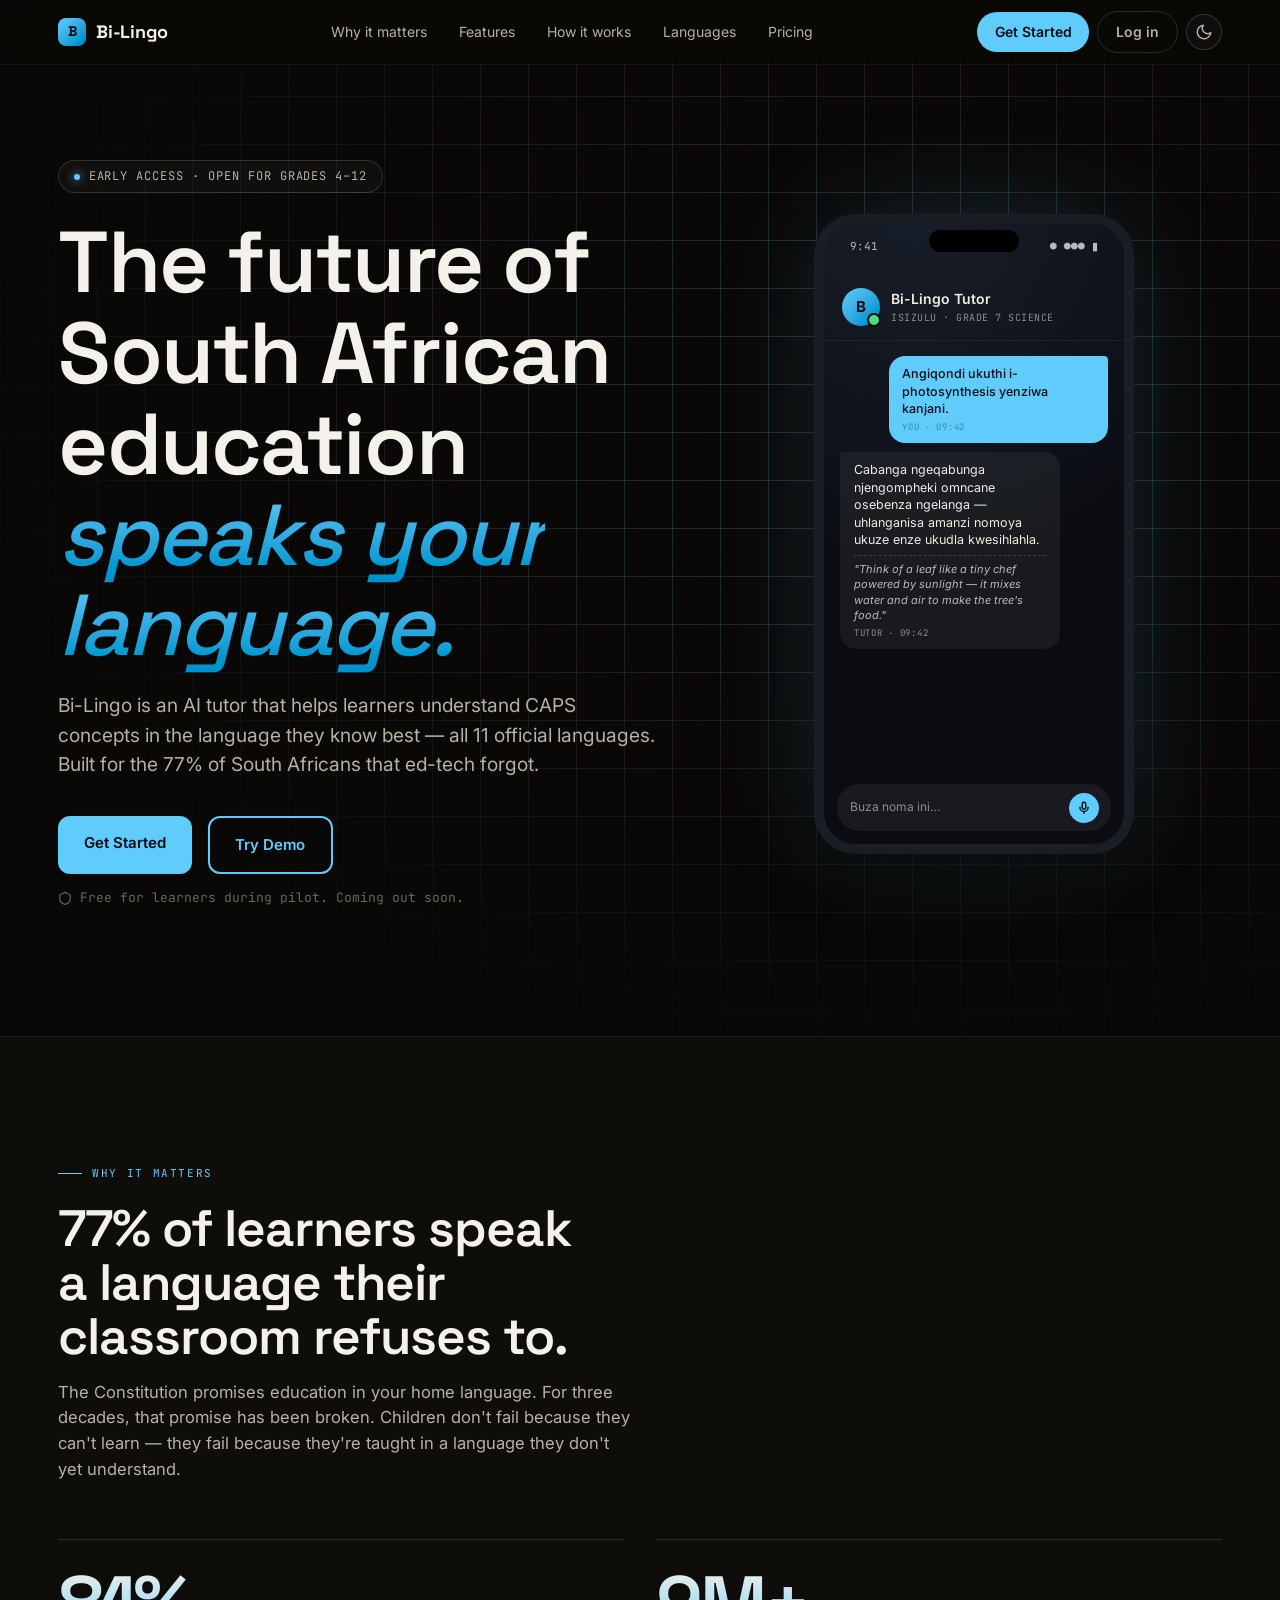
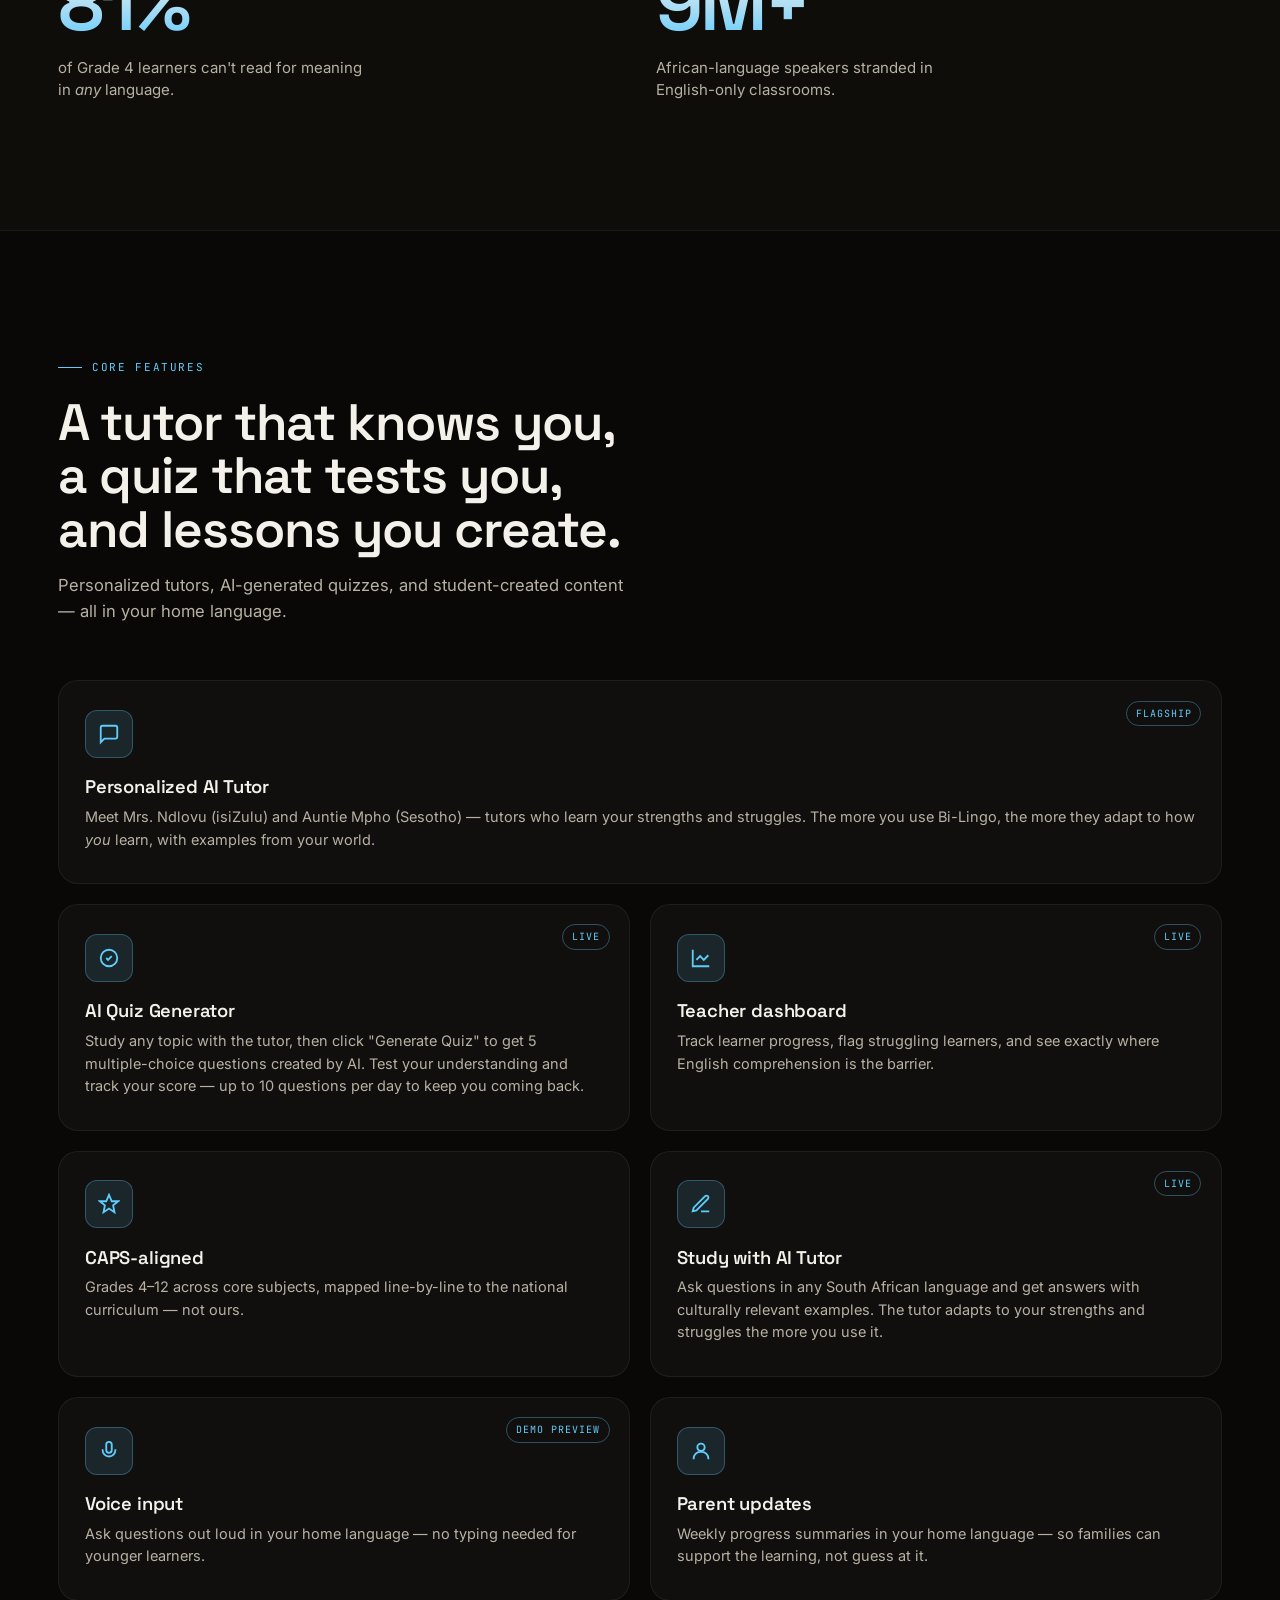
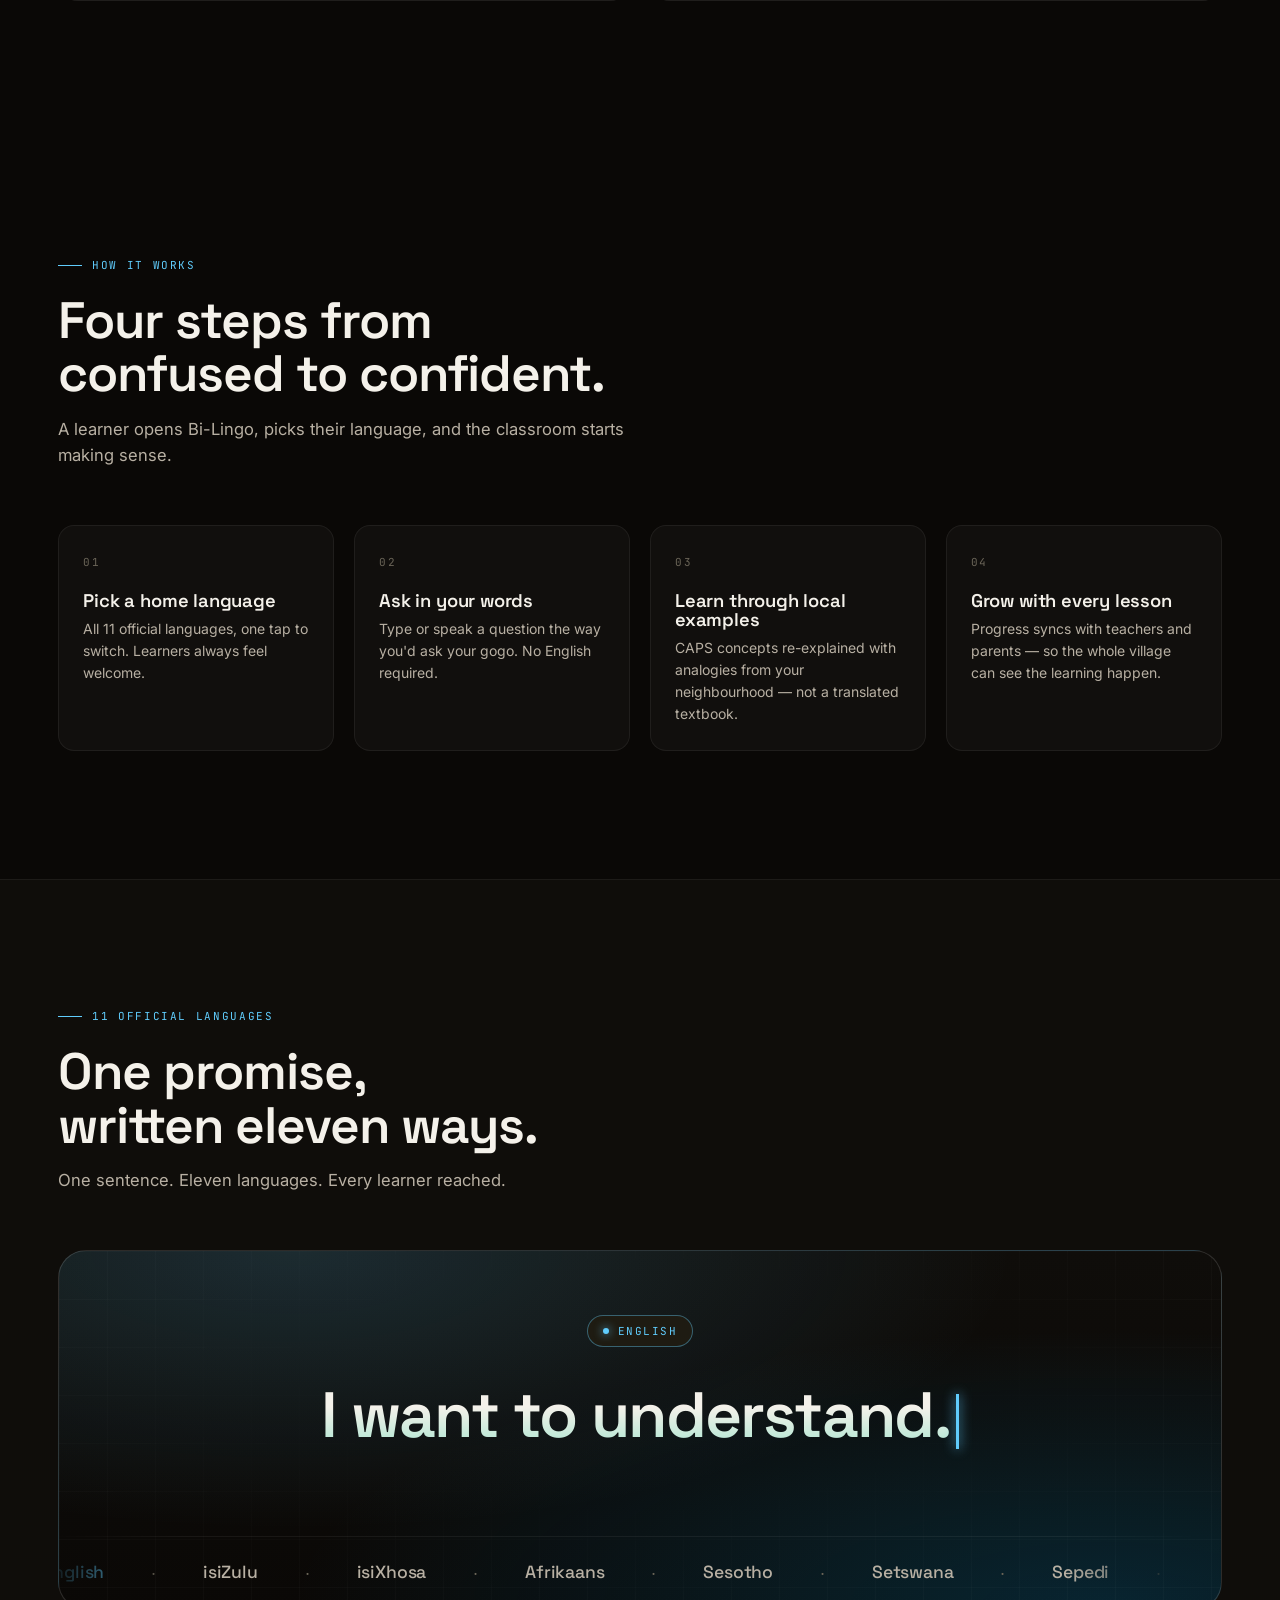
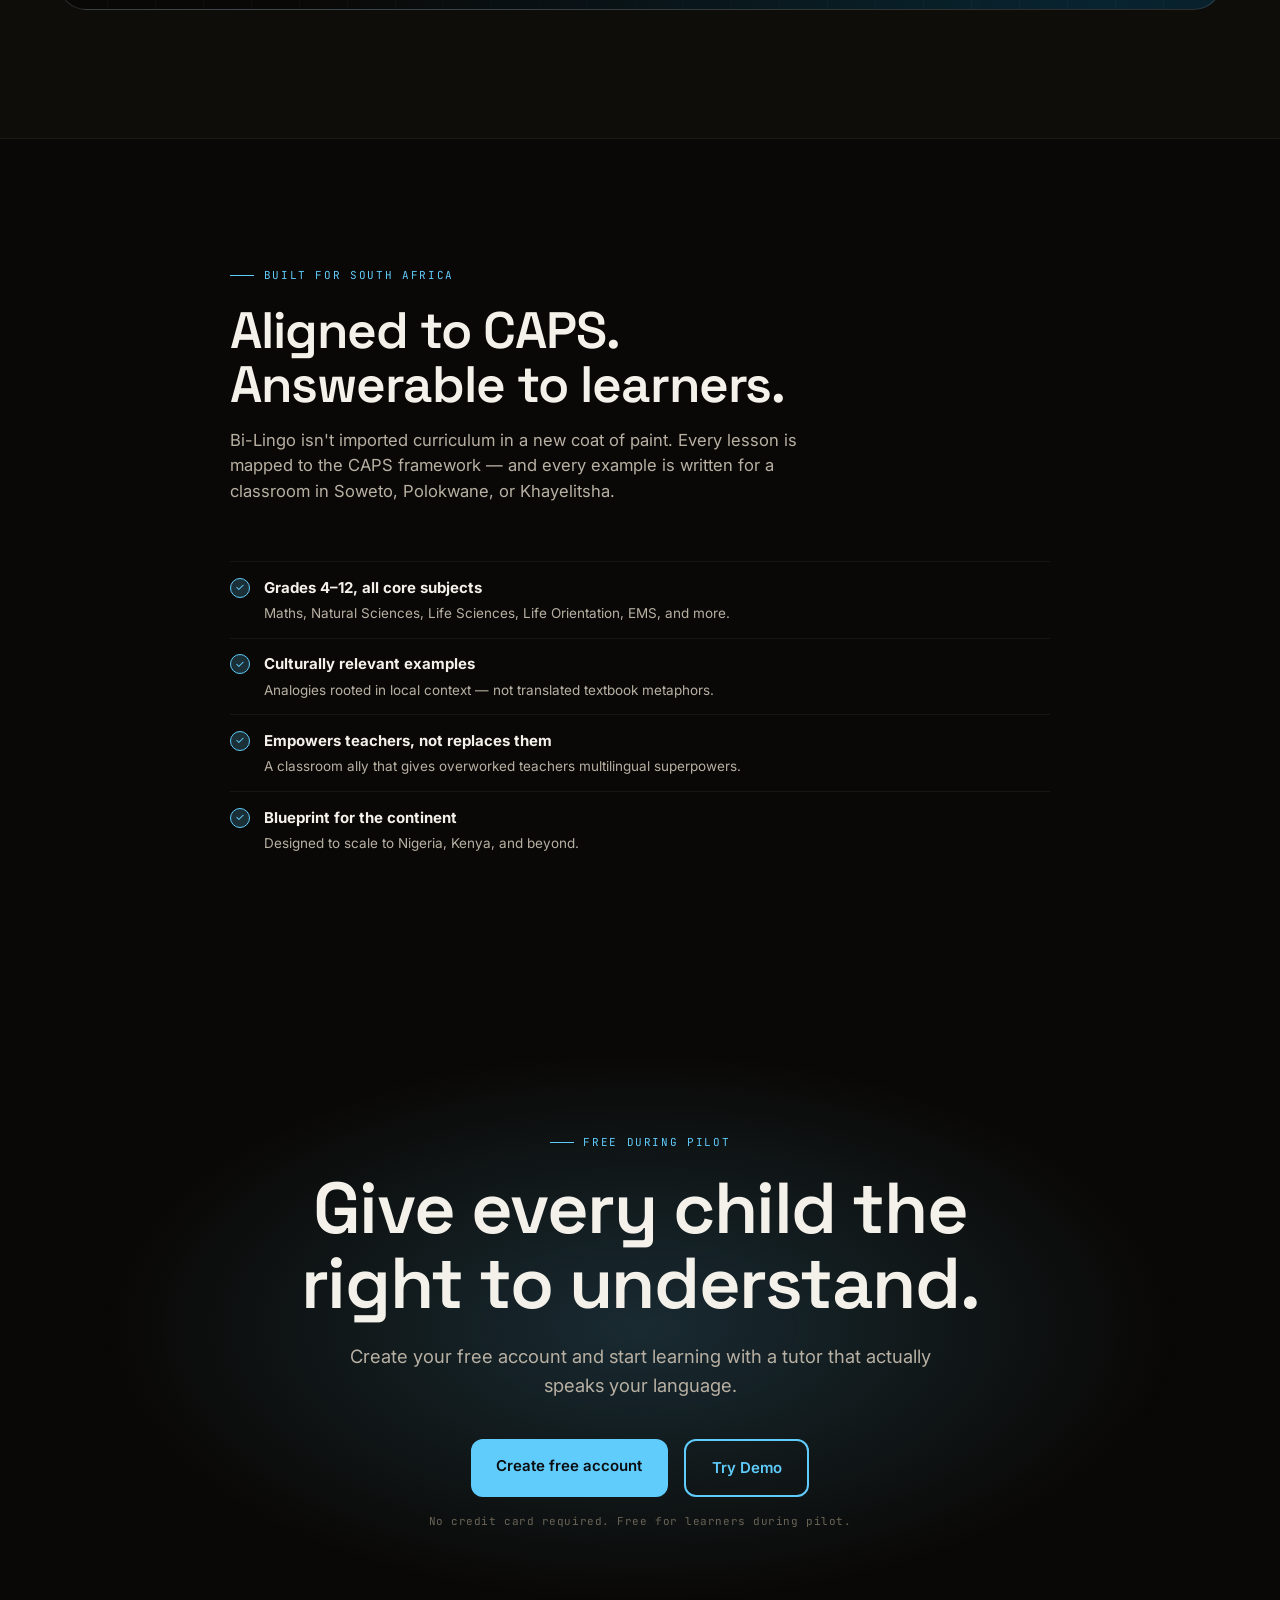
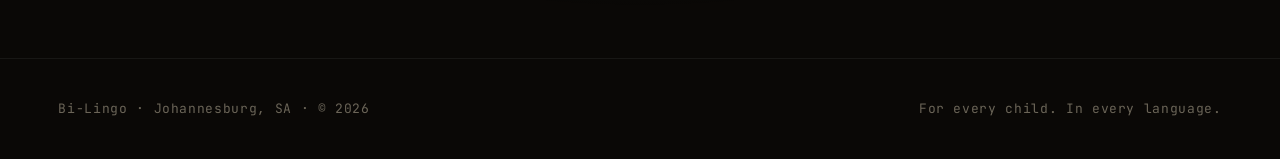
==== commit 294115ff: "Remove Try Demo button from navbar" ====
--- a/index.html
+++ b/index.html
@@ -43,7 +43,6 @@
                 </div>
                 <div class="nav-actions" id="nav-actions">
                     <a href="pages/register.html" class="nav-cta">Get Started</a>
-                    <a href="pages/onboarding.html?fresh=true" class="nav-cta demo-btn">Try Demo</a>
                     <a href="pages/login.html" class="nav-cta" style="background:transparent;border:1px solid var(--line-strong);color:var(--fg-dim);">Log in</a>
                     <button class="hamburger-btn" id="hamburger-btn" aria-label="Open menu">
                         <svg class="hamburger-icon" viewBox="0 0 24 24" fill="none" stroke="currentColor" stroke-width="2.5" stroke-linecap="round"><line x1="4" y1="6" x2="20" y2="6"></line><line x1="4" y1="12" x2="20" y2="12"></line><line x1="4" y1="18" x2="20" y2="18"></line></svg>
@@ -65,7 +64,6 @@
                 </div>
                 <div class="mobile-menu-ctas">
                     <a href="pages/register.html" class="mobile-cta">Get Started</a>
-                    <a href="pages/onboarding.html?fresh=true" class="mobile-cta demo-cta">Try Demo</a>
                     <a href="pages/login.html" class="mobile-cta" style="background:transparent;border:1px solid var(--line-strong);color:var(--fg-dim);">Log in</a>
                 </div>
             </div>
--- a/styles.css
+++ b/styles.css
@@ -170,18 +170,6 @@
     align-items: center;
     gap: 0.5rem;
 }
-.demo-btn {
-    background: transparent !important;
-    border: 2px solid var(--accent);
-    color: var(--accent) !important;
-}
-.demo-btn:hover {
-    background: var(--accent) !important;
-    color: var(--on-accent) !important;
-    transform: translateY(-1px);
-    box-shadow: 0 10px 30px -10px var(--accent-glow);
-}
-
 @media (max-width: 990px) {
     .nav-links {
         display: none;
@@ -293,16 +281,6 @@
     transform: translateY(-1px);
     box-shadow: 0 10px 30px -10px var(--accent-glow);
 }
-.mobile-cta.demo-cta {
-    background: transparent;
-    border: 2px solid var(--accent);
-    color: var(--accent);
-}
-.mobile-cta.demo-cta:hover {
-    background: var(--accent);
-    color: var(--on-accent);
-}
-
 @media (max-width: 520px) {
     .nav-cta {
         display: none;
